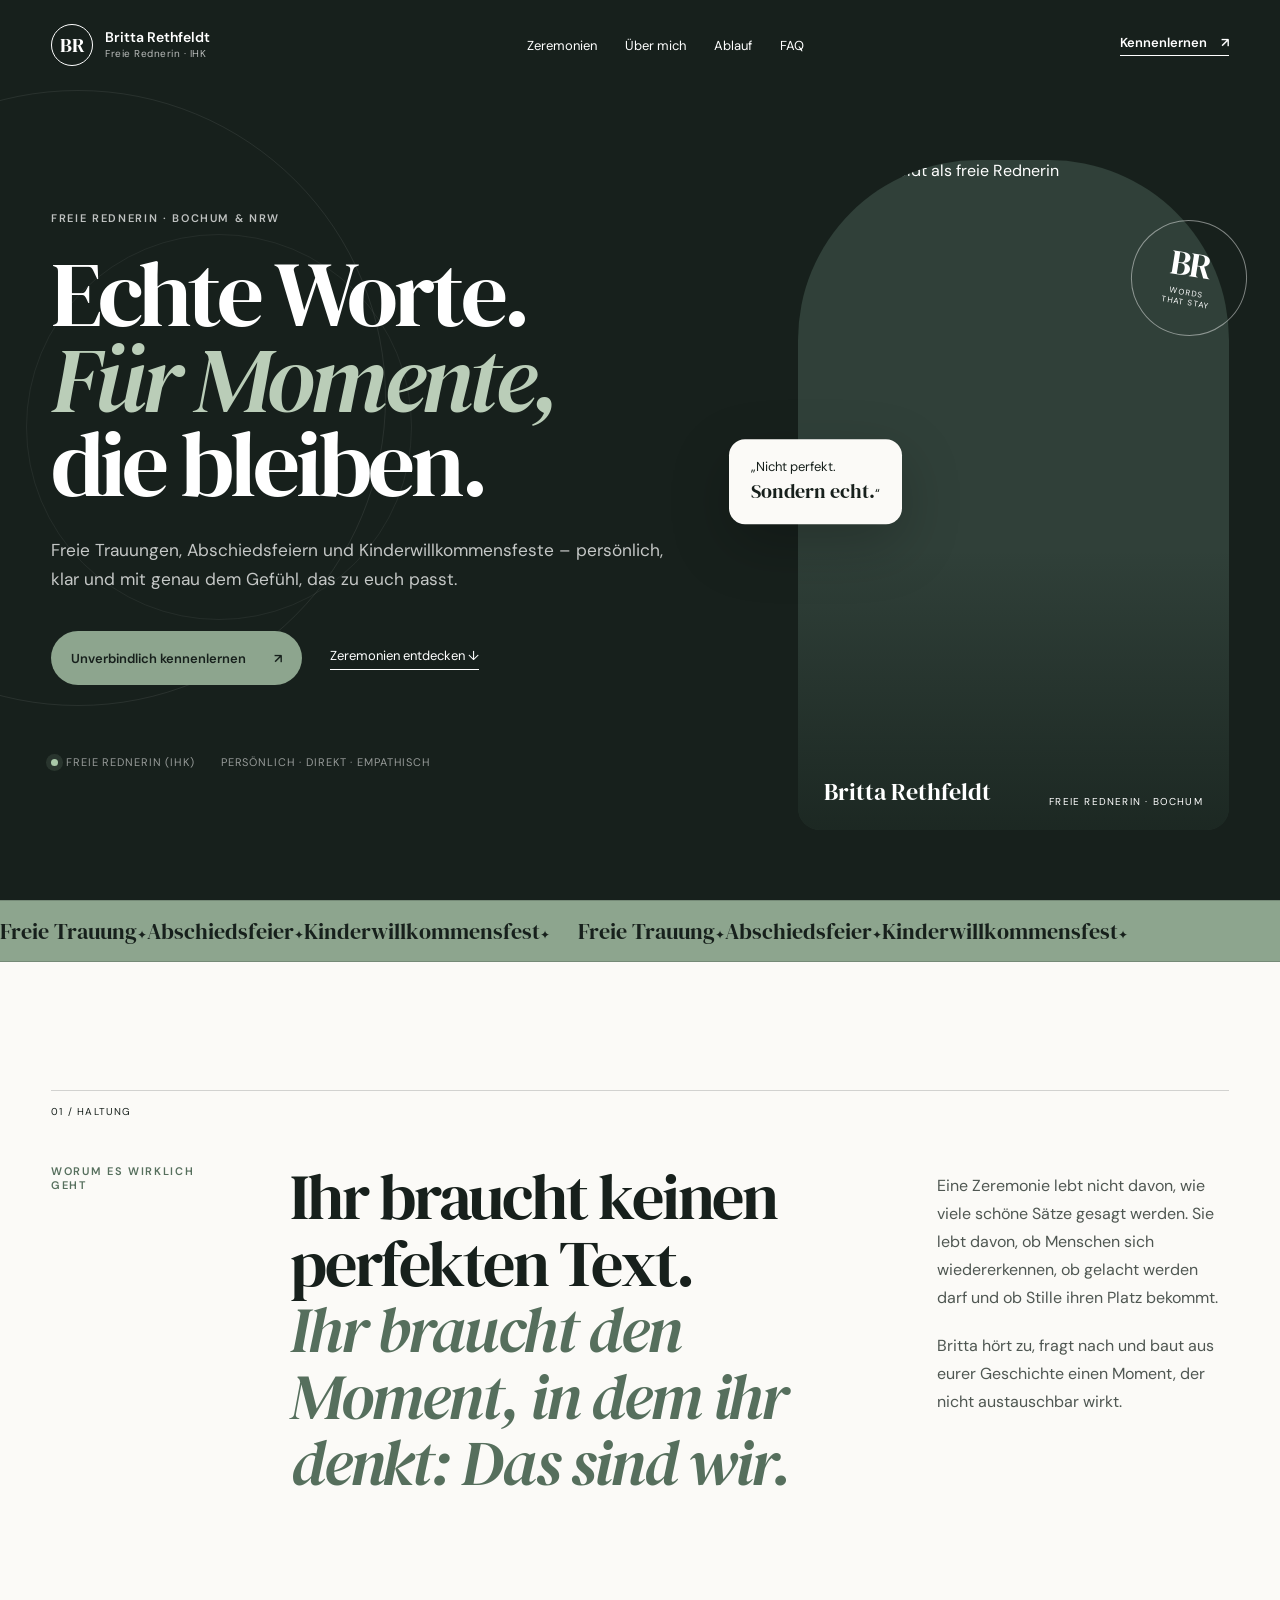
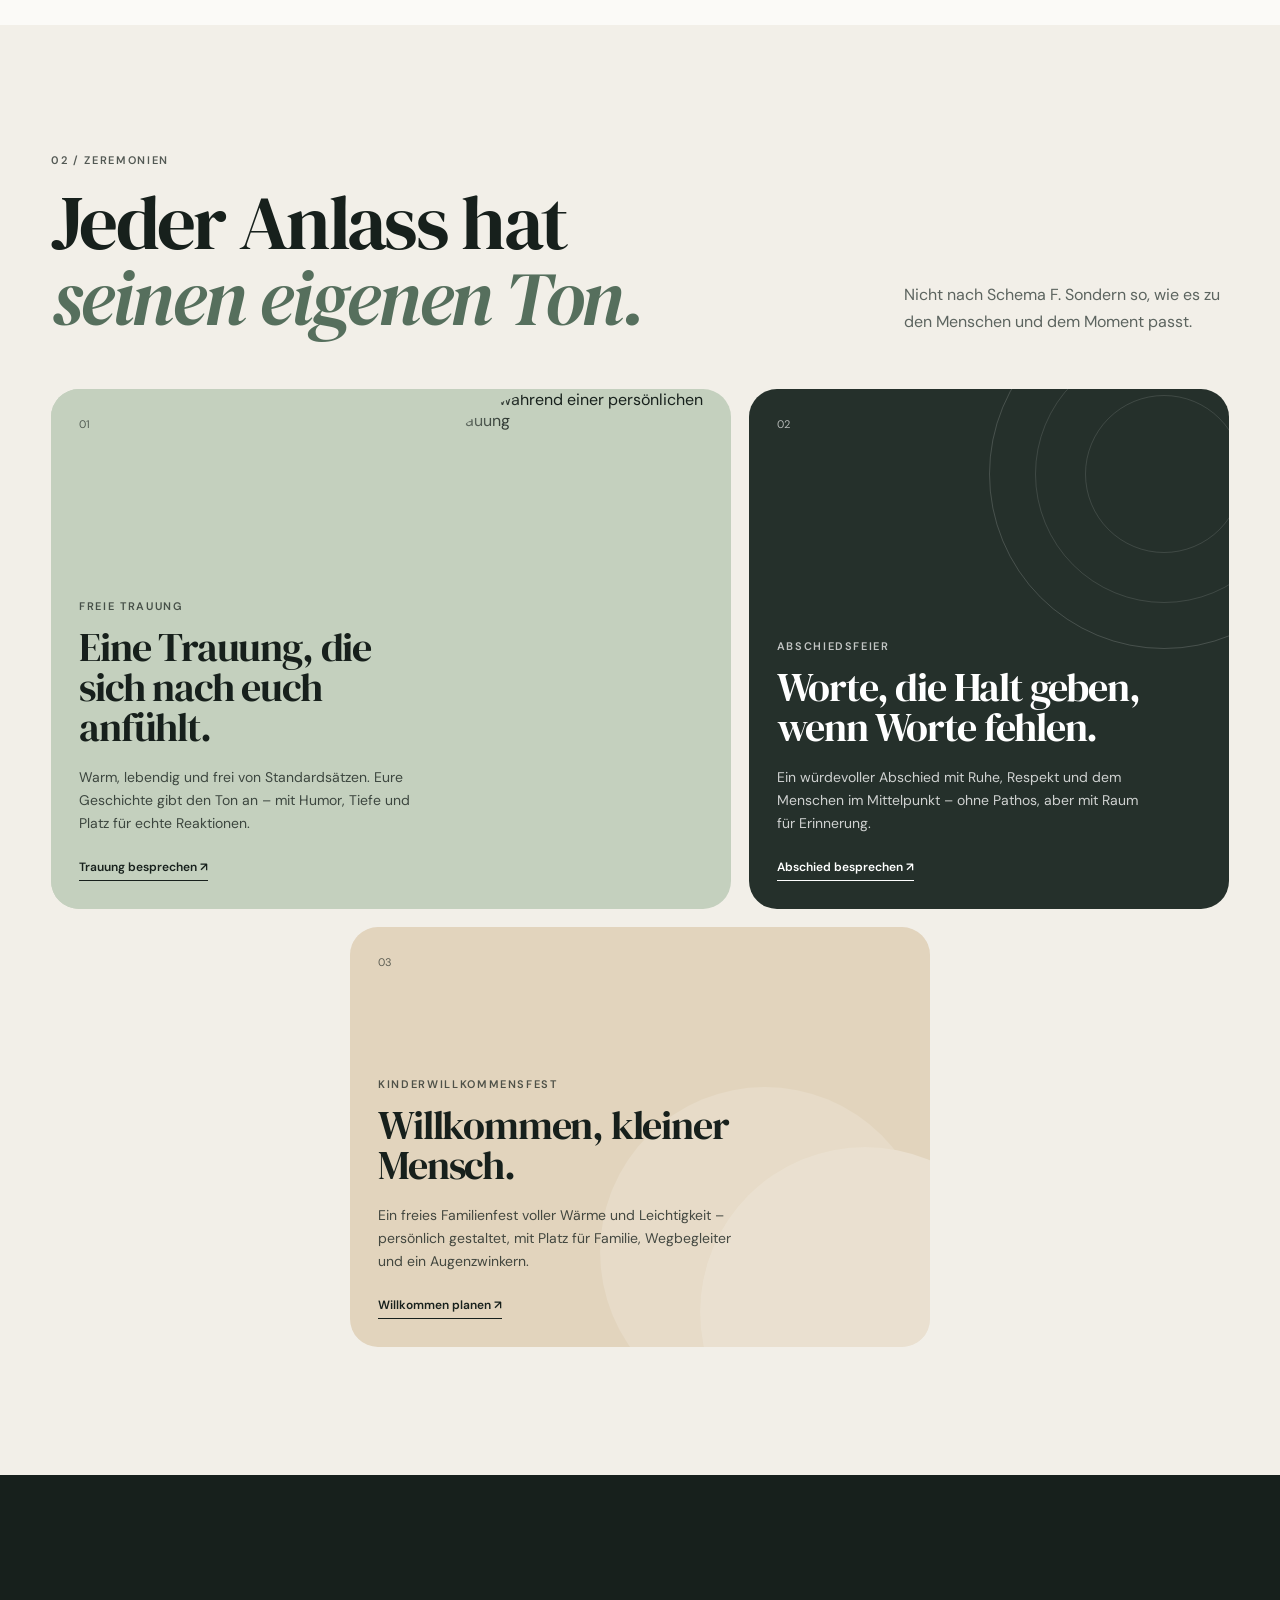
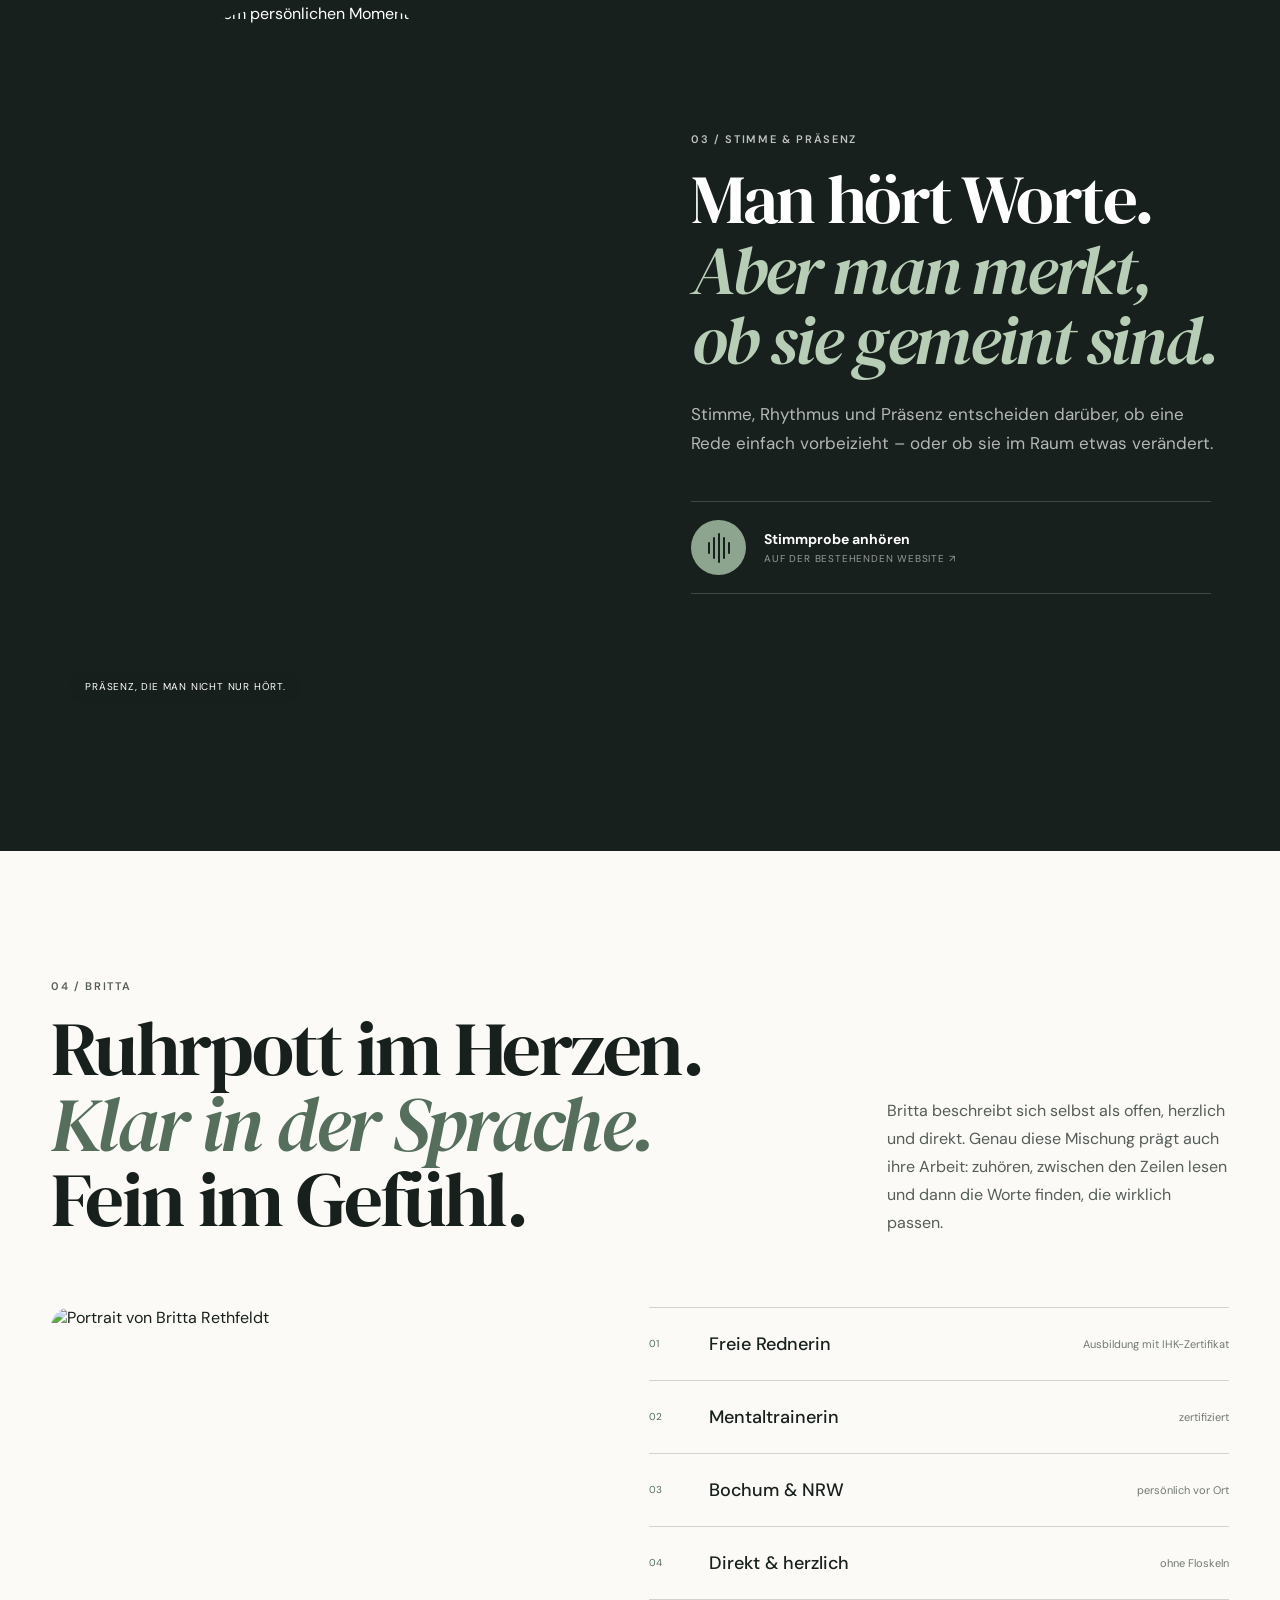
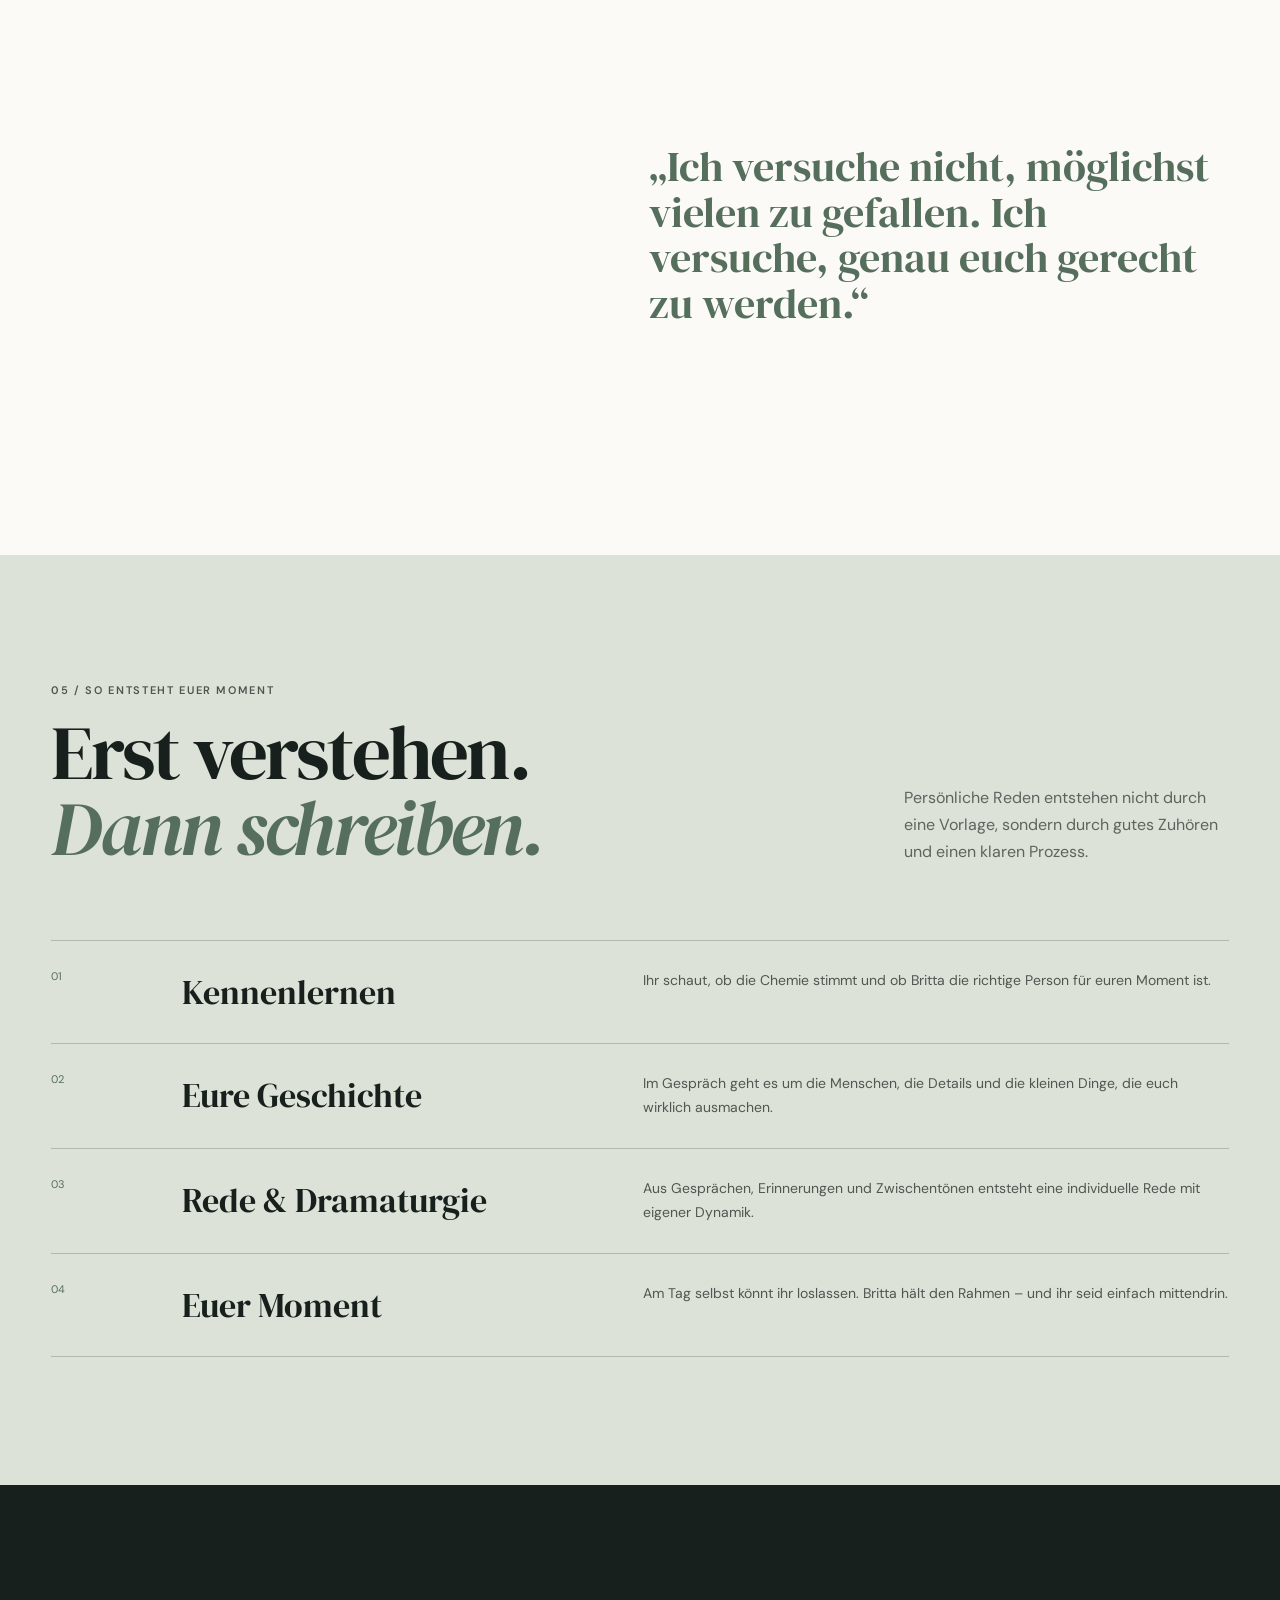
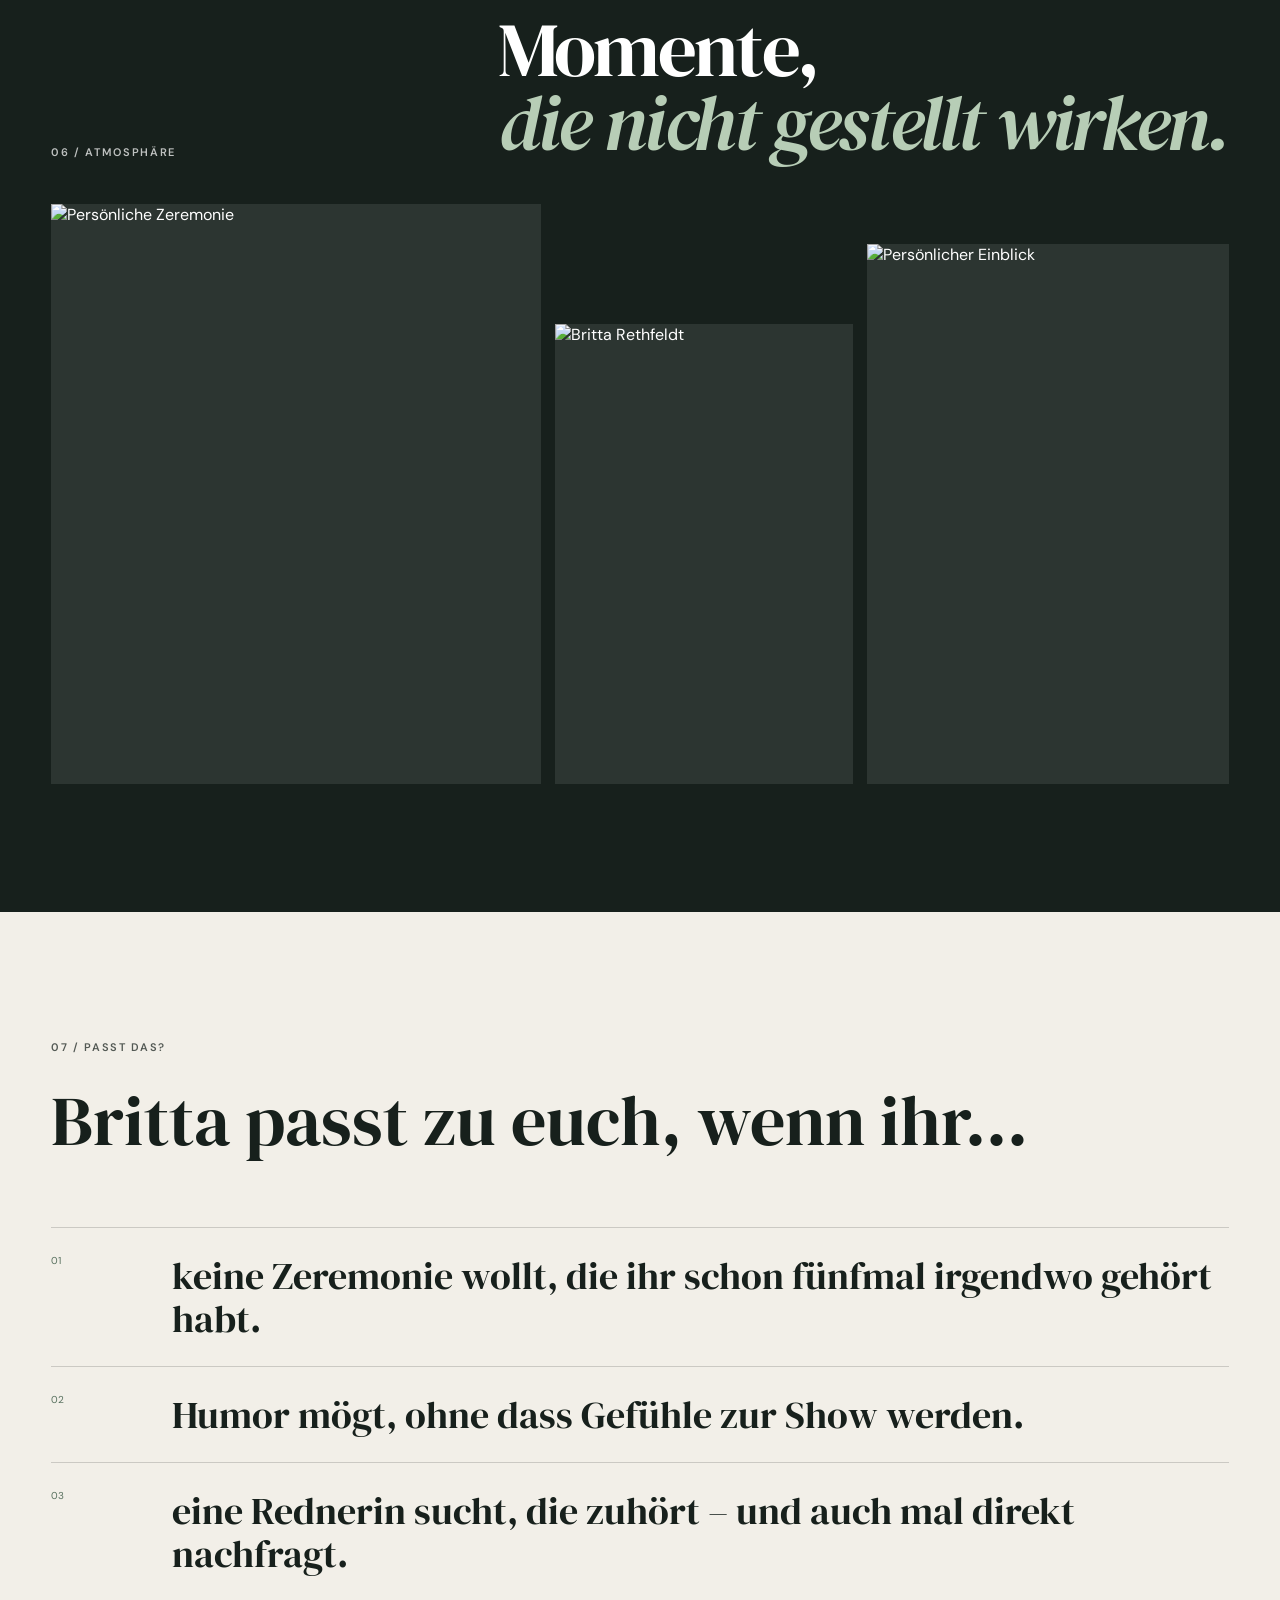
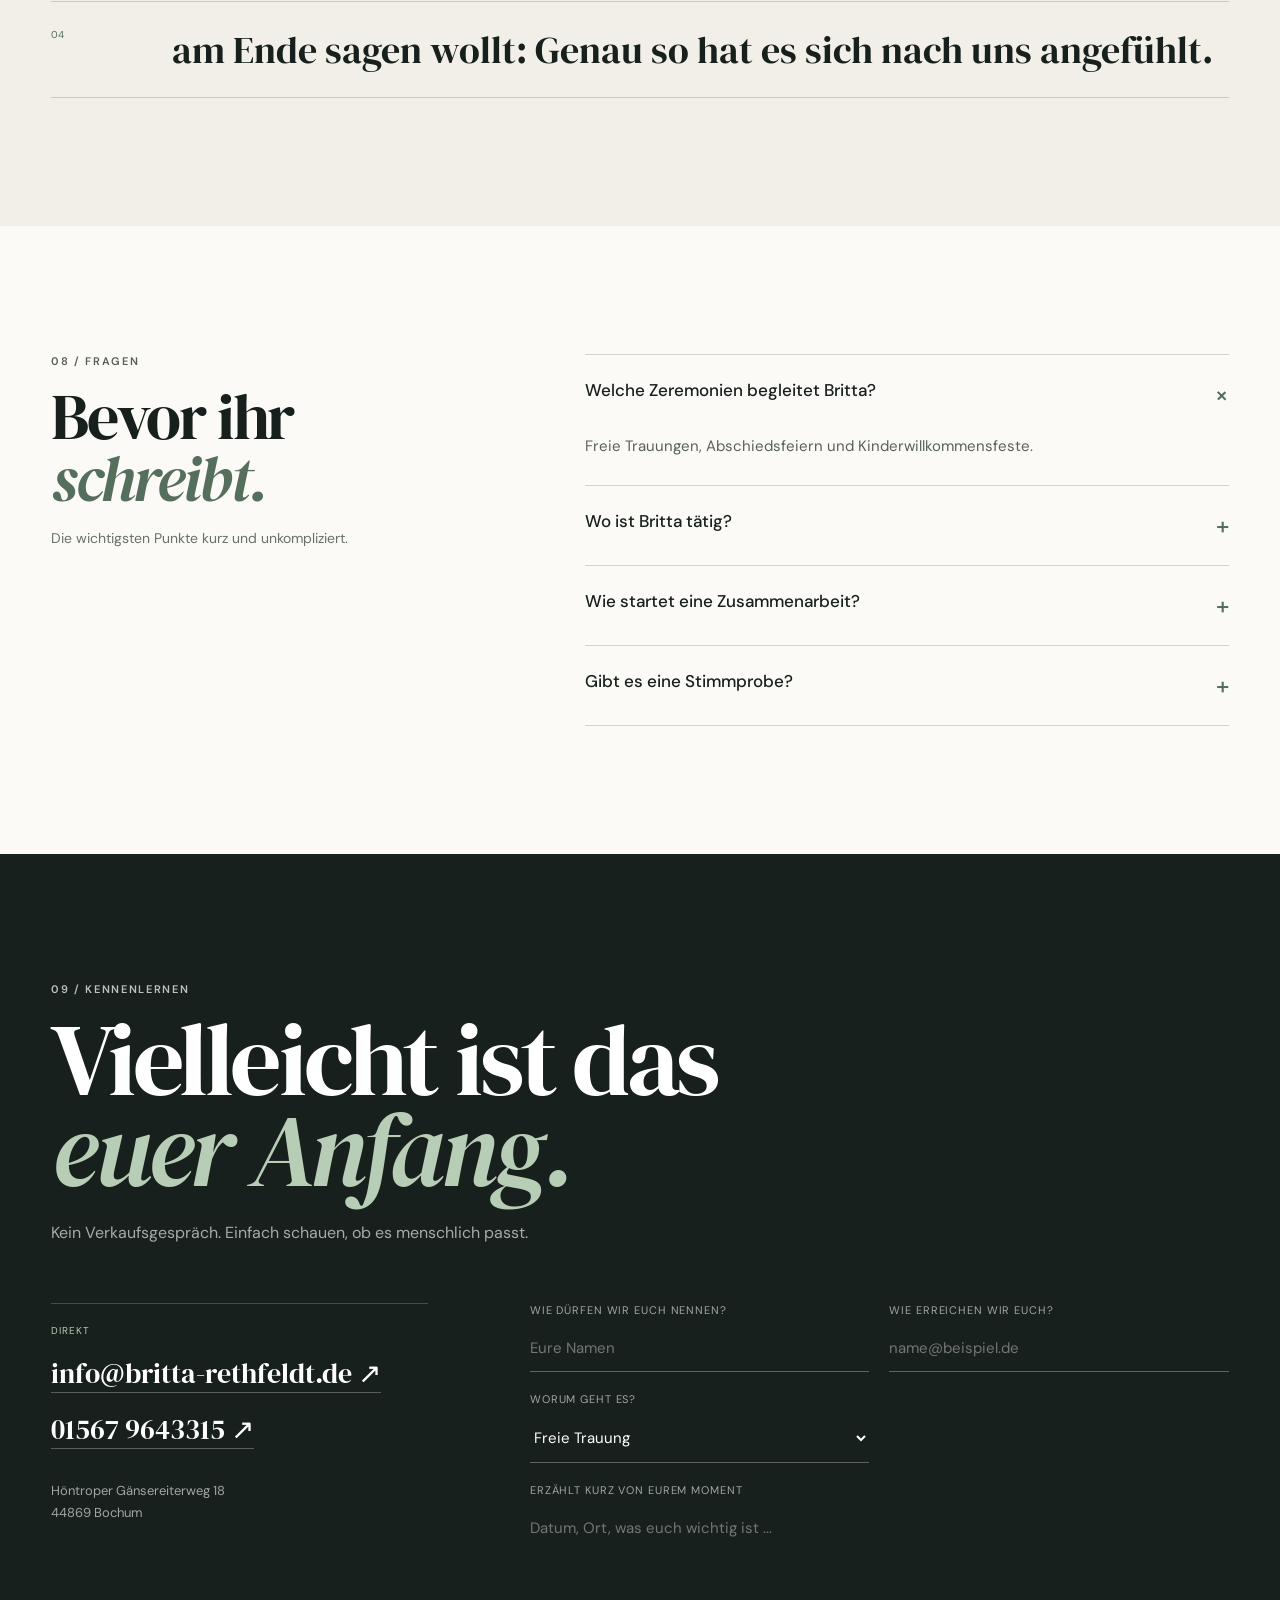
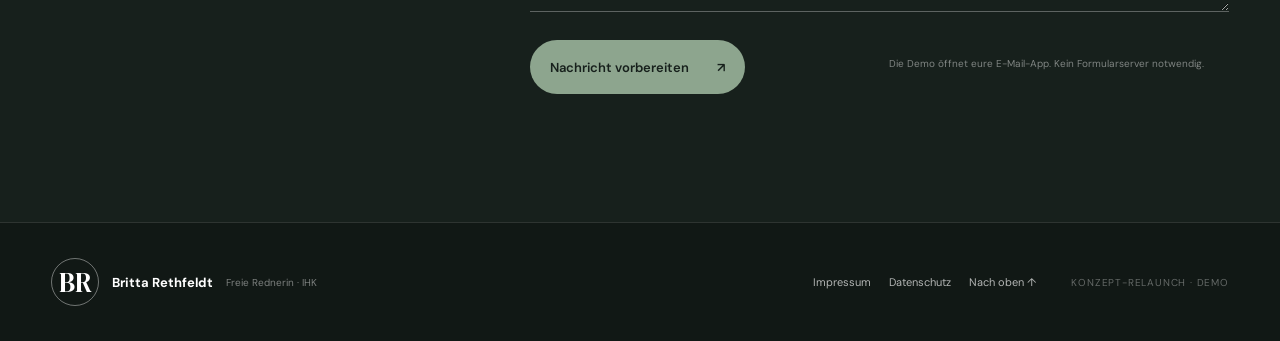
==== index.html @ 47a0fd8f "Fix seamless marquee structure" ====
<!doctype html>
<html lang="de">
<head>
  <meta charset="utf-8" />
  <meta name="viewport" content="width=device-width,initial-scale=1,viewport-fit=cover" />
  <meta name="theme-color" content="#17201c" />
  <title>Britta Rethfeldt · Freie Rednerin für echte Momente</title>
  <meta name="description" content="Freie Rednerin (IHK) aus Bochum für freie Trauungen, Abschiedsfeiern und Kinderwillkommensfeste – persönlich, klar und mit Gefühl." />
  <link rel="preconnect" href="https://fonts.googleapis.com">
  <link rel="preconnect" href="https://fonts.gstatic.com" crossorigin>
  <link href="https://fonts.googleapis.com/css2?family=DM+Sans:wght@400;500;600&family=DM+Serif+Display:ital@0;1&display=swap" rel="stylesheet">
  <link rel="stylesheet" href="styles.css" />
</head>
<body>
  <div class="progress" aria-hidden="true"><i></i></div>

  <header class="site-header" data-header>
    <a class="brand" href="#top" aria-label="Britta Rethfeldt – Startseite">
      <span class="brand-mark">BR</span>
      <span class="brand-copy"><strong>Britta Rethfeldt</strong><small>Freie Rednerin · IHK</small></span>
    </a>
    <nav class="desktop-nav" aria-label="Hauptnavigation">
      <a href="#zeremonien">Zeremonien</a>
      <a href="#ueber-mich">Über mich</a>
      <a href="#ablauf">Ablauf</a>
      <a href="#faq">FAQ</a>
    </nav>
    <a class="header-cta" href="#kontakt">Kennenlernen <span>↗</span></a>
    <button class="menu-toggle" type="button" aria-expanded="false" aria-controls="mobile-menu" data-menu-toggle>
      <span></span><span></span><span></span><b class="sr-only">Menü öffnen</b>
    </button>
  </header>

  <nav class="mobile-menu" id="mobile-menu" aria-label="Mobile Navigation" data-mobile-menu>
    <a href="#zeremonien">Zeremonien</a>
    <a href="#ueber-mich">Über mich</a>
    <a href="#ablauf">Ablauf</a>
    <a href="#faq">FAQ</a>
    <a href="#kontakt">Gespräch anfragen ↗</a>
  </nav>

  <main id="top">
    <section class="hero">
      <div class="hero-copy" data-reveal>
        <p class="eyebrow">Freie Rednerin · Bochum & NRW</p>
        <h1>Echte Worte.<br><em>Für Momente,</em><br>die bleiben.</h1>
        <p class="hero-lead">Freie Trauungen, Abschiedsfeiern und Kinderwillkommensfeste – persönlich, klar und mit genau dem Gefühl, das zu euch passt.</p>
        <div class="hero-actions">
          <a class="button button-primary" href="#kontakt">Unverbindlich kennenlernen <span>↗</span></a>
          <a class="text-link" href="#zeremonien">Zeremonien entdecken <span>↓</span></a>
        </div>
        <div class="hero-meta">
          <span><i></i> Freie Rednerin (IHK)</span>
          <span>Persönlich · direkt · empathisch</span>
        </div>
      </div>

      <div class="hero-visual" data-reveal>
        <figure class="portrait-card">
          <img src="https://static.wixstatic.com/media/22872c_11c23aa0d4174e9dbacbe0ad1549924b~mv2.jpg" alt="Britta Rethfeldt als freie Rednerin" fetchpriority="high" />
          <figcaption><span>Britta Rethfeldt</span><small>Freie Rednerin · Bochum</small></figcaption>
        </figure>
        <div class="hero-note">„Nicht perfekt.<br><strong>Sondern echt.</strong>“</div>
        <div class="hero-stamp" aria-hidden="true"><span>BR</span><small>words<br>that stay</small></div>
      </div>
    </section>

    <section class="marquee" aria-label="Angebot">
      <div class="marquee-track">
        <div class="marquee-group">
          <span>Freie Trauung</span><i>✦</i><span>Abschiedsfeier</span><i>✦</i><span>Kinderwillkommensfest</span><i>✦</i>
        </div>
        <div class="marquee-group" aria-hidden="true">
          <span>Freie Trauung</span><i>✦</i><span>Abschiedsfeier</span><i>✦</i><span>Kinderwillkommensfest</span><i>✦</i>
        </div>
      </div>
    </section>

    <section class="statement section-pad">
      <div class="section-index">01 / Haltung</div>
      <div class="statement-grid">
        <p class="eyebrow dark-eyebrow">Worum es wirklich geht</p>
        <h2 data-reveal>Ihr braucht keinen perfekten Text.<br><em>Ihr braucht den Moment, in dem ihr denkt: Das sind wir.</em></h2>
        <div class="statement-copy" data-reveal>
          <p>Eine Zeremonie lebt nicht davon, wie viele schöne Sätze gesagt werden. Sie lebt davon, ob Menschen sich wiedererkennen, ob gelacht werden darf und ob Stille ihren Platz bekommt.</p>
          <p>Britta hört zu, fragt nach und baut aus eurer Geschichte einen Moment, der nicht austauschbar wirkt.</p>
        </div>
      </div>
    </section>

    <section class="ceremonies section-pad" id="zeremonien">
      <div class="section-head">
        <div><p class="eyebrow">02 / Zeremonien</p><h2>Jeder Anlass hat<br><em>seinen eigenen Ton.</em></h2></div>
        <p>Nicht nach Schema F. Sondern so, wie es zu den Menschen und dem Moment passt.</p>
      </div>

      <div class="ceremony-grid">
        <article class="ceremony-card ceremony-card--wedding" data-reveal>
          <div class="card-number">01</div>
          <div class="card-content">
            <p class="eyebrow">Freie Trauung</p>
            <h3>Eine Trauung, die sich nach euch anfühlt.</h3>
            <p>Warm, lebendig und frei von Standardsätzen. Eure Geschichte gibt den Ton an – mit Humor, Tiefe und Platz für echte Reaktionen.</p>
            <a href="#kontakt">Trauung besprechen <span>↗</span></a>
          </div>
          <img src="https://static.wixstatic.com/media/22872c_24b1fde8ff4847828f2d996d2f2d61bd~mv2.png" alt="Brautpaar während einer persönlichen freien Trauung" loading="lazy" />
        </article>

        <article class="ceremony-card ceremony-card--farewell" data-reveal>
          <div class="card-number">02</div>
          <div class="card-content">
            <p class="eyebrow">Abschiedsfeier</p>
            <h3>Worte, die Halt geben, wenn Worte fehlen.</h3>
            <p>Ein würdevoller Abschied mit Ruhe, Respekt und dem Menschen im Mittelpunkt – ohne Pathos, aber mit Raum für Erinnerung.</p>
            <a href="#kontakt">Abschied besprechen <span>↗</span></a>
          </div>
          <div class="card-orbit" aria-hidden="true"><span></span><i></i></div>
        </article>

        <article class="ceremony-card ceremony-card--welcome" data-reveal>
          <div class="card-number">03</div>
          <div class="card-content">
            <p class="eyebrow">Kinderwillkommensfest</p>
            <h3>Willkommen, kleiner Mensch.</h3>
            <p>Ein freies Familienfest voller Wärme und Leichtigkeit – persönlich gestaltet, mit Platz für Familie, Wegbegleiter und ein Augenzwinkern.</p>
            <a href="#kontakt">Willkommen planen <span>↗</span></a>
          </div>
          <div class="soft-shape" aria-hidden="true"></div>
        </article>
      </div>
    </section>

    <section class="voice section-pad">
      <div class="voice-image" data-reveal>
        <img src="https://static.wixstatic.com/media/22872c_712075c1d8f4436ea33dc8d21dec9219~mv2.jpg" alt="Britta Rethfeldt in einem persönlichen Moment" loading="lazy" />
        <span class="image-caption">Präsenz, die man nicht nur hört.</span>
      </div>
      <div class="voice-copy" data-reveal>
        <p class="eyebrow">03 / Stimme & Präsenz</p>
        <h2>Man hört Worte.<br><em>Aber man merkt, ob sie gemeint sind.</em></h2>
        <p>Stimme, Rhythmus und Präsenz entscheiden darüber, ob eine Rede einfach vorbeizieht – oder ob sie im Raum etwas verändert.</p>
        <a class="audio-link" href="https://www.britta-rethfeldt.de/%C3%BCber-mich" target="_blank" rel="noopener noreferrer">
          <span class="audio-icon" aria-hidden="true"><i></i><i></i><i></i><i></i><i></i></span>
          <span><strong>Stimmprobe anhören</strong><small>auf der bestehenden Website ↗</small></span>
        </a>
      </div>
    </section>

    <section class="about section-pad" id="ueber-mich">
      <div class="about-top">
        <div><p class="eyebrow">04 / Britta</p><h2>Ruhrpott im Herzen.<br><em>Klar in der Sprache.</em><br>Fein im Gefühl.</h2></div>
        <p>Britta beschreibt sich selbst als offen, herzlich und direkt. Genau diese Mischung prägt auch ihre Arbeit: zuhören, zwischen den Zeilen lesen und dann die Worte finden, die wirklich passen.</p>
      </div>

      <div class="about-grid">
        <figure class="about-photo" data-reveal>
          <img src="https://static.wixstatic.com/media/22872c_2c095387340243ac882d8135b9ecfdb3~mv2.jpg" alt="Portrait von Britta Rethfeldt" loading="lazy" />
        </figure>
        <div class="about-facts" data-reveal>
          <div class="fact"><span>01</span><strong>Freie Rednerin</strong><small>Ausbildung mit IHK-Zertifikat</small></div>
          <div class="fact"><span>02</span><strong>Mentaltrainerin</strong><small>zertifiziert</small></div>
          <div class="fact"><span>03</span><strong>Bochum & NRW</strong><small>persönlich vor Ort</small></div>
          <div class="fact"><span>04</span><strong>Direkt & herzlich</strong><small>ohne Floskeln</small></div>
        </div>
        <blockquote data-reveal>„Ich versuche nicht, möglichst vielen zu gefallen. Ich versuche, genau euch gerecht zu werden.“</blockquote>
      </div>
    </section>

    <section class="process section-pad" id="ablauf">
      <div class="section-head process-head">
        <div><p class="eyebrow">05 / So entsteht euer Moment</p><h2>Erst verstehen.<br><em>Dann schreiben.</em></h2></div>
        <p>Persönliche Reden entstehen nicht durch eine Vorlage, sondern durch gutes Zuhören und einen klaren Prozess.</p>
      </div>
      <div class="process-list">
        <article data-reveal><span>01</span><h3>Kennenlernen</h3><p>Ihr schaut, ob die Chemie stimmt und ob Britta die richtige Person für euren Moment ist.</p></article>
        <article data-reveal><span>02</span><h3>Eure Geschichte</h3><p>Im Gespräch geht es um die Menschen, die Details und die kleinen Dinge, die euch wirklich ausmachen.</p></article>
        <article data-reveal><span>03</span><h3>Rede & Dramaturgie</h3><p>Aus Gesprächen, Erinnerungen und Zwischentönen entsteht eine individuelle Rede mit eigener Dynamik.</p></article>
        <article data-reveal><span>04</span><h3>Euer Moment</h3><p>Am Tag selbst könnt ihr loslassen. Britta hält den Rahmen – und ihr seid einfach mittendrin.</p></article>
      </div>
    </section>

    <section class="gallery section-pad">
      <div class="gallery-intro"><p class="eyebrow">06 / Atmosphäre</p><h2>Momente,<br><em>die nicht gestellt wirken.</em></h2></div>
      <div class="gallery-grid">
        <figure class="g1" data-reveal><img src="https://static.wixstatic.com/media/22872c_1b8042ceae074327bdb34ca567883070~mv2.png" alt="Persönliche Zeremonie" loading="lazy"></figure>
        <figure class="g2" data-reveal><img src="https://static.wixstatic.com/media/22872c_b0659ce2d36a47d68493330a4d9f2e4a~mv2.png" alt="Britta Rethfeldt" loading="lazy"></figure>
        <figure class="g3" data-reveal><img src="https://static.wixstatic.com/media/22872c_6430abc5111743f9b3613f645f8841d8~mv2.jpg" alt="Persönlicher Einblick" loading="lazy"></figure>
      </div>
    </section>

    <section class="fit section-pad">
      <p class="eyebrow">07 / Passt das?</p>
      <h2>Britta passt zu euch, wenn ihr...</h2>
      <div class="fit-lines">
        <div><span>01</span><p>keine Zeremonie wollt, die ihr schon fünfmal irgendwo gehört habt.</p></div>
        <div><span>02</span><p>Humor mögt, ohne dass Gefühle zur Show werden.</p></div>
        <div><span>03</span><p>eine Rednerin sucht, die zuhört – und auch mal direkt nachfragt.</p></div>
        <div><span>04</span><p>am Ende sagen wollt: Genau so hat es sich nach uns angefühlt.</p></div>
      </div>
    </section>

    <section class="faq section-pad" id="faq">
      <div class="faq-copy">
        <p class="eyebrow">08 / Fragen</p>
        <h2>Bevor ihr<br><em>schreibt.</em></h2>
        <p>Die wichtigsten Punkte kurz und unkompliziert.</p>
      </div>
      <div class="faq-list">
        <details open><summary>Welche Zeremonien begleitet Britta?<span>+</span></summary><p>Freie Trauungen, Abschiedsfeiern und Kinderwillkommensfeste.</p></details>
        <details><summary>Wo ist Britta tätig?<span>+</span></summary><p>Britta sitzt in Bochum und arbeitet in NRW. Alles Weitere lässt sich am besten direkt im Kennenlerngespräch abstimmen.</p></details>
        <details><summary>Wie startet eine Zusammenarbeit?<span>+</span></summary><p>Mit einem unverbindlichen Kennenlernen. Dabei merkt ihr schnell, ob Stimme, Haltung und Chemie zu euch passen.</p></details>
        <details><summary>Gibt es eine Stimmprobe?<span>+</span></summary><p>Ja. Auf Brittas bestehender Website findet ihr auf der Seite „Über mich“ eine Stimmprobe.</p></details>
      </div>
    </section>

    <section class="contact section-pad" id="kontakt">
      <div class="contact-head" data-reveal>
        <p class="eyebrow">09 / Kennenlernen</p>
        <h2>Vielleicht ist das<br><em>euer Anfang.</em></h2>
        <p>Kein Verkaufsgespräch. Einfach schauen, ob es menschlich passt.</p>
      </div>
      <div class="contact-grid">
        <div class="contact-card" data-reveal>
          <span>Direkt</span>
          <a href="mailto:info@britta-rethfeldt.de">info@britta-rethfeldt.de ↗</a>
          <a href="tel:+4915679643315">01567 9643315 ↗</a>
          <p>Höntroper Gänsereiterweg 18<br>44869 Bochum</p>
        </div>
        <form class="contact-form" data-contact-form data-reveal>
          <label>Wie dürfen wir euch nennen?<input name="name" required placeholder="Eure Namen"></label>
          <label>Wie erreichen wir euch?<input name="email" type="email" required placeholder="name@beispiel.de"></label>
          <label>Worum geht es?<select name="type"><option>Freie Trauung</option><option>Abschiedsfeier</option><option>Kinderwillkommensfest</option><option>Etwas anderes</option></select></label>
          <label>Erzählt kurz von eurem Moment<textarea name="message" rows="4" placeholder="Datum, Ort, was euch wichtig ist ..."></textarea></label>
          <button class="button button-primary" type="submit">Nachricht vorbereiten <span>↗</span></button>
          <small>Die Demo öffnet eure E-Mail-App. Kein Formularserver notwendig.</small>
        </form>
      </div>
    </section>
  </main>

  <footer>
    <div class="footer-brand"><span>BR</span><strong>Britta Rethfeldt</strong><small>Freie Rednerin · IHK</small></div>
    <div class="footer-links"><a href="https://www.britta-rethfeldt.de/impressum" target="_blank" rel="noopener">Impressum</a><a href="https://www.britta-rethfeldt.de/datenschutz" target="_blank" rel="noopener">Datenschutz</a><a href="#top">Nach oben ↑</a></div>
    <p>Konzept-Relaunch · Demo</p>
  </footer>

  <script src="script.js"></script>
</body>
</html>
---- styles.css ----
:root{
  --ink:#17201c;
  --cream:#f2efe8;
  --paper:#fbfaf7;
  --sage:#8da58e;
  --sage-deep:#566f5d;
  --sand:#d9c4a7;
  --line:rgba(23,32,28,.18);
  --white:#fff;
  --serif:"DM Serif Display",Georgia,serif;
  --sans:"DM Sans",Arial,sans-serif;
  --pad:clamp(22px,4vw,68px);
  --radius:28px;
  --ease:cubic-bezier(.22,1,.36,1);
}
*{box-sizing:border-box;margin:0;padding:0}
html{scroll-behavior:smooth;background:var(--cream)}
body{font-family:var(--sans);color:var(--ink);background:var(--cream);overflow-x:hidden;-webkit-font-smoothing:antialiased}
a{color:inherit;text-decoration:none}button,input,textarea,select{font:inherit;color:inherit}button{background:none;border:0}.sr-only{position:absolute;width:1px;height:1px;padding:0;margin:-1px;overflow:hidden;clip:rect(0,0,0,0);white-space:nowrap;border:0}
.progress{position:fixed;left:0;top:0;width:100%;height:3px;z-index:1000;background:transparent}.progress i{display:block;height:100%;width:0;background:var(--sage);transform-origin:left}
.site-header{position:fixed;z-index:100;top:0;left:0;right:0;height:90px;padding:0 var(--pad);display:grid;grid-template-columns:auto 1fr auto;align-items:center;gap:36px;color:#fff;transition:background .35s,backdrop-filter .35s,color .35s,border .35s}.site-header.scrolled{background:rgba(242,239,232,.9);backdrop-filter:blur(18px);color:var(--ink);border-bottom:1px solid var(--line)}
.brand{display:flex;align-items:center;gap:12px}.brand-mark{display:grid;place-items:center;width:42px;height:42px;border:1px solid currentColor;border-radius:50%;font-family:var(--serif);font-size:20px}.brand-copy{display:grid;line-height:1.05}.brand-copy strong{font-size:14px;font-weight:600}.brand-copy small{font-size:10px;opacity:.7;margin-top:4px;letter-spacing:.05em}.desktop-nav{justify-self:center;display:flex;gap:28px;font-size:13px}.desktop-nav a{position:relative}.desktop-nav a:after{content:"";position:absolute;left:0;right:100%;bottom:-5px;height:1px;background:currentColor;transition:right .3s}.desktop-nav a:hover:after{right:0}.header-cta{display:flex;align-items:center;gap:14px;font-size:13px;font-weight:600;border-bottom:1px solid currentColor;padding-bottom:4px}.header-cta span{transition:transform .25s}.header-cta:hover span{transform:translate(3px,-3px)}
.menu-toggle{display:none;width:44px;height:44px;place-content:center;gap:5px}.menu-toggle span{display:block;width:24px;height:1px;background:currentColor}.mobile-menu{position:fixed;z-index:90;inset:0;background:var(--ink);color:white;padding:130px var(--pad) 50px;display:none;flex-direction:column;gap:22px}.mobile-menu a{font-family:var(--serif);font-size:clamp(32px,9vw,54px);border-bottom:1px solid rgba(255,255,255,.15);padding-bottom:14px}.mobile-menu.open{display:flex}
.hero{min-height:100svh;background:var(--ink);color:white;display:grid;grid-template-columns:minmax(0,1.12fr) minmax(380px,.88fr);position:relative;overflow:hidden;padding:150px var(--pad) 70px;gap:5vw}.hero:before{content:"";position:absolute;width:48vw;height:48vw;border:1px solid rgba(255,255,255,.08);border-radius:50%;left:-18vw;top:10vh}.hero:after{content:"";position:absolute;width:30vw;height:30vw;border:1px solid rgba(255,255,255,.06);border-radius:50%;left:2vw;top:26vh}.hero-copy{align-self:center;position:relative;z-index:2}.eyebrow{text-transform:uppercase;letter-spacing:.15em;font-size:11px;font-weight:600;opacity:.72}.hero h1{font-family:var(--serif);font-size:clamp(65px,7.3vw,124px);font-weight:400;line-height:.91;letter-spacing:-.045em;margin:26px 0 30px;max-width:950px}.hero h1 em{font-weight:400;color:#bacdb8}.hero-lead{font-size:clamp(17px,1.35vw,21px);line-height:1.65;max-width:650px;color:rgba(255,255,255,.75)}.hero-actions{display:flex;align-items:center;gap:28px;margin-top:38px}.button{display:inline-flex;align-items:center;justify-content:space-between;gap:28px;min-height:54px;padding:0 20px;border-radius:999px;font-size:13px;font-weight:600;transition:transform .25s,background .25s}.button-primary{background:var(--sage);color:var(--ink)}.button-primary:hover{transform:translateY(-2px);background:#a2b8a2}.text-link{font-size:13px;border-bottom:1px solid currentColor;padding-bottom:5px}.hero-meta{display:flex;gap:26px;margin-top:70px;font-size:11px;color:rgba(255,255,255,.55);text-transform:uppercase;letter-spacing:.08em}.hero-meta span{display:flex;align-items:center;gap:8px}.hero-meta i{width:7px;height:7px;border-radius:50%;background:#a9c8a8;box-shadow:0 0 0 5px rgba(169,200,168,.12)}
.hero-visual{position:relative;z-index:1;align-self:end;min-height:670px}.portrait-card{position:absolute;inset:0 0 0 12%;overflow:hidden;border-radius:180px 180px 22px 22px;background:#304039}.portrait-card:after{content:"";position:absolute;inset:0;background:linear-gradient(0deg,rgba(10,18,14,.52),transparent 42%)}.portrait-card img{width:100%;height:100%;object-fit:cover;object-position:center 24%;display:block}.portrait-card figcaption{position:absolute;z-index:2;left:26px;right:26px;bottom:22px;display:flex;justify-content:space-between;align-items:end}.portrait-card figcaption span{font-family:var(--serif);font-size:24px}.portrait-card figcaption small{font-size:10px;text-transform:uppercase;letter-spacing:.12em}.hero-note{position:absolute;z-index:3;left:-2%;top:48%;transform:translateY(-50%);background:var(--paper);color:var(--ink);padding:18px 22px;border-radius:16px;font-size:13px;line-height:1.5;box-shadow:0 20px 60px rgba(0,0,0,.22)}.hero-note strong{font-family:var(--serif);font-size:20px;font-weight:400}.hero-stamp{position:absolute;z-index:3;right:-18px;top:60px;width:116px;height:116px;border:1px solid rgba(255,255,255,.45);border-radius:50%;display:grid;place-content:center;text-align:center;transform:rotate(9deg)}.hero-stamp span{font-family:var(--serif);font-size:35px;line-height:.9}.hero-stamp small{font-size:8px;text-transform:uppercase;letter-spacing:.14em;margin-top:6px}
.marquee{height:62px;background:var(--sage);overflow:hidden;border-block:1px solid rgba(23,32,28,.2);display:flex;align-items:center}.marquee-track{display:flex;align-items:center;gap:28px;min-width:max-content;animation:marquee 24s linear infinite;font-family:var(--serif);font-size:22px}.marquee-track i{font-family:var(--sans);font-style:normal;font-size:12px}@keyframes marquee{to{transform:translateX(-50%)}}
.section-pad{padding:clamp(85px,10vw,155px) var(--pad)}.section-index{font-size:10px;text-transform:uppercase;letter-spacing:.12em;border-top:1px solid var(--line);padding-top:14px}.statement{background:var(--paper)}.statement-grid{display:grid;grid-template-columns:.6fr 2fr 1fr;gap:5vw;align-items:start;margin-top:46px}.dark-eyebrow{color:var(--sage-deep);opacity:1}.statement h2,.section-head h2,.voice h2,.about h2,.process h2,.gallery h2,.faq h2,.contact h2{font-family:var(--serif);font-weight:400;letter-spacing:-.035em}.statement h2{font-size:clamp(44px,5vw,79px);line-height:1.04}.statement h2 em{color:var(--sage-deep);font-weight:400}.statement-copy{font-size:16px;line-height:1.75;color:#4f5752;display:grid;gap:20px;padding-top:8px}
.ceremonies{background:var(--cream)}.section-head{display:grid;grid-template-columns:1.5fr .65fr;gap:8vw;align-items:end;margin-bottom:54px}.section-head h2{font-size:clamp(50px,6vw,90px);line-height:.98;margin-top:18px}.section-head h2 em{font-weight:400;color:var(--sage-deep)}.section-head>p{font-size:16px;line-height:1.7;color:#5c645f;max-width:420px}.ceremony-grid{display:grid;grid-template-columns:repeat(12,1fr);gap:18px}.ceremony-card{position:relative;overflow:hidden;border-radius:var(--radius);min-height:520px;padding:28px;display:flex;flex-direction:column;justify-content:space-between}.ceremony-card--wedding{grid-column:span 7;background:#c4d0be}.ceremony-card--farewell{grid-column:span 5;background:#25302b;color:white}.ceremony-card--welcome{grid-column:4/span 6;background:#e2d4bd;min-height:420px}.card-number{font-size:11px;opacity:.65;position:relative;z-index:2}.card-content{position:relative;z-index:2;max-width:58%}.card-content h3{font-family:var(--serif);font-size:clamp(34px,3.1vw,52px);font-weight:400;line-height:1.02;margin:14px 0 18px;letter-spacing:-.03em}.card-content>p:not(.eyebrow){font-size:14px;line-height:1.65;opacity:.78}.card-content a{display:inline-block;font-size:12px;font-weight:600;margin-top:24px;border-bottom:1px solid currentColor;padding-bottom:5px}.ceremony-card--wedding img{position:absolute;right:0;top:0;width:48%;height:100%;object-fit:cover;object-position:center;border-radius:160px 0 0 160px}.ceremony-card--wedding:after{content:"";position:absolute;inset:0;background:linear-gradient(90deg,rgba(196,208,190,1) 0%,rgba(196,208,190,.98) 50%,transparent 70%);pointer-events:none}.ceremony-card--farewell .card-content{max-width:90%}.card-orbit{position:absolute;right:-110px;top:-90px;width:350px;height:350px;border:1px solid rgba(255,255,255,.16);border-radius:50%}.card-orbit:after,.card-orbit:before{content:"";position:absolute;inset:45px;border:1px solid rgba(255,255,255,.12);border-radius:50%}.card-orbit:after{inset:95px}.card-orbit span{position:absolute;width:11px;height:11px;background:#d9c4a7;border-radius:50%;top:52px;left:42px}.ceremony-card--welcome .card-content{max-width:70%}.soft-shape{position:absolute;width:330px;height:330px;border-radius:50%;right:-100px;bottom:-130px;background:rgba(255,255,255,.28);box-shadow:-100px -60px 0 rgba(255,255,255,.16)}
.voice{background:var(--ink);color:white;display:grid;grid-template-columns:1fr 1fr;gap:8vw;align-items:center}.voice-image{position:relative;height:min(72vw,720px);max-height:720px}.voice-image img{width:100%;height:100%;object-fit:cover;display:block;border-radius:260px 260px 20px 20px;filter:saturate(.88)}.image-caption{position:absolute;left:20px;bottom:20px;background:rgba(23,32,28,.8);backdrop-filter:blur(10px);padding:10px 14px;border-radius:999px;font-size:10px;text-transform:uppercase;letter-spacing:.08em}.voice h2{font-size:clamp(50px,5.4vw,86px);line-height:1.02;margin:18px 0 24px}.voice h2 em{font-weight:400;color:#b7cdb6}.voice-copy>p:not(.eyebrow){color:rgba(255,255,255,.68);font-size:17px;line-height:1.75;max-width:560px}.audio-link{margin-top:42px;display:flex;align-items:center;gap:18px;border-top:1px solid rgba(255,255,255,.18);border-bottom:1px solid rgba(255,255,255,.18);padding:18px 0;max-width:520px}.audio-icon{width:55px;height:55px;border-radius:50%;background:var(--sage);display:flex;align-items:center;justify-content:center;gap:3px}.audio-icon i{display:block;width:2px;background:var(--ink);border-radius:2px}.audio-icon i:nth-child(1),.audio-icon i:nth-child(5){height:12px}.audio-icon i:nth-child(2),.audio-icon i:nth-child(4){height:22px}.audio-icon i:nth-child(3){height:30px}.audio-link>span:last-child{display:grid;gap:4px}.audio-link strong{font-size:14px}.audio-link small{font-size:10px;opacity:.55;text-transform:uppercase;letter-spacing:.08em}
.about{background:var(--paper)}.about-top{display:grid;grid-template-columns:1.5fr .7fr;gap:8vw;align-items:end}.about h2{font-size:clamp(50px,6vw,91px);line-height:.98;margin-top:18px}.about h2 em{font-weight:400;color:var(--sage-deep)}.about-top>p{font-size:16px;line-height:1.75;color:#555d58;max-width:480px}.about-grid{display:grid;grid-template-columns:.9fr 1fr;grid-template-rows:auto auto;gap:26px 6vw;margin-top:70px}.about-photo{grid-row:1/3;height:720px;border-radius:20px;overflow:hidden}.about-photo img{width:100%;height:100%;object-fit:cover;object-position:center;display:block}.about-facts{border-top:1px solid var(--line)}.fact{display:grid;grid-template-columns:45px 1fr auto;align-items:center;gap:15px;padding:24px 0;border-bottom:1px solid var(--line)}.fact span{font-size:10px;color:var(--sage-deep)}.fact strong{font-size:18px;font-weight:500}.fact small{font-size:11px;color:#717872}.about blockquote{font-family:var(--serif);font-size:clamp(31px,3.3vw,49px);line-height:1.08;color:var(--sage-deep);padding-top:18px}
.process{background:#dce2d8}.process-head{margin-bottom:75px}.process-list{border-top:1px solid rgba(23,32,28,.22)}.process-list article{display:grid;grid-template-columns:80px .7fr 1fr;gap:4vw;align-items:start;padding:28px 0;border-bottom:1px solid rgba(23,32,28,.22)}.process-list article>span{font-size:11px;color:var(--sage-deep)}.process-list h3{font-family:var(--serif);font-weight:400;font-size:34px}.process-list p{font-size:14px;line-height:1.7;color:#4e5751;max-width:600px}
.gallery{background:var(--ink);color:white}.gallery-intro{display:flex;justify-content:space-between;align-items:end;margin-bottom:45px}.gallery h2{font-size:clamp(52px,6vw,88px);line-height:.95}.gallery h2 em{font-weight:400;color:#b7cdb6}.gallery-grid{display:grid;grid-template-columns:1.15fr .7fr .85fr;gap:14px;align-items:end}.gallery-grid figure{overflow:hidden;background:#2c3531}.gallery-grid img{width:100%;height:100%;object-fit:cover;display:block;transition:transform .8s var(--ease)}.gallery-grid figure:hover img{transform:scale(1.025)}.g1{height:580px}.g2{height:460px}.g3{height:540px}.g2 img{object-position:center top}
.fit{background:var(--cream)}.fit>h2{font-family:var(--serif);font-size:clamp(50px,5.5vw,82px);font-weight:400;margin:18px 0 58px}.fit-lines{border-top:1px solid var(--line)}.fit-lines>div{display:grid;grid-template-columns:70px 1fr;gap:4vw;padding:26px 0;border-bottom:1px solid var(--line);align-items:start}.fit-lines span{font-size:10px;color:var(--sage-deep)}.fit-lines p{font-family:var(--serif);font-size:clamp(25px,3vw,42px);line-height:1.12;max-width:1150px}
.faq{background:var(--paper);display:grid;grid-template-columns:.65fr 1fr;gap:9vw}.faq h2{font-size:clamp(52px,5vw,78px);line-height:.98;margin:18px 0}.faq h2 em{font-weight:400;color:var(--sage-deep)}.faq-copy>p:last-child{font-size:14px;color:#69706b}.faq-list{border-top:1px solid var(--line)}.faq details{border-bottom:1px solid var(--line)}.faq summary{list-style:none;cursor:pointer;display:flex;justify-content:space-between;gap:20px;padding:24px 0;font-size:17px;font-weight:500}.faq summary::-webkit-details-marker{display:none}.faq summary span{font-size:24px;color:var(--sage-deep);transition:transform .25s}.faq details[open] summary span{transform:rotate(45deg)}.faq details p{padding:0 50px 26px 0;font-size:15px;line-height:1.7;color:#59605b;max-width:760px}
.contact{background:var(--ink);color:white}.contact-head{max-width:1000px;margin-bottom:60px}.contact h2{font-size:clamp(68px,8vw,128px);line-height:.88;margin:18px 0 28px}.contact h2 em{font-weight:400;color:#b7cdb6}.contact-head>p:last-child{font-size:16px;color:rgba(255,255,255,.62)}.contact-grid{display:grid;grid-template-columns:.7fr 1.3fr;gap:8vw}.contact-card{display:flex;flex-direction:column;align-items:flex-start;gap:17px;border-top:1px solid rgba(255,255,255,.2);padding-top:20px}.contact-card>span{font-size:10px;text-transform:uppercase;letter-spacing:.1em;color:#b7cdb6}.contact-card a{font-family:var(--serif);font-size:clamp(23px,2.2vw,34px);border-bottom:1px solid rgba(255,255,255,.28)}.contact-card p{font-size:13px;line-height:1.7;color:rgba(255,255,255,.6);margin-top:14px}.contact-form{display:grid;grid-template-columns:1fr 1fr;gap:20px}.contact-form label{display:grid;gap:8px;font-size:11px;text-transform:uppercase;letter-spacing:.08em;color:rgba(255,255,255,.6)}.contact-form label:nth-child(4){grid-column:1/-1}.contact-form input,.contact-form select,.contact-form textarea{width:100%;background:transparent;border:0;border-bottom:1px solid rgba(255,255,255,.3);padding:13px 0;outline:none;color:white;text-transform:none;letter-spacing:0;font-size:15px;border-radius:0}.contact-form select option{color:var(--ink)}.contact-form textarea{resize:vertical}.contact-form input:focus,.contact-form select:focus,.contact-form textarea:focus{border-color:#b7cdb6}.contact-form button{justify-self:start;border:0;margin-top:8px}.contact-form small{align-self:center;font-size:10px;color:rgba(255,255,255,.45);text-transform:none;letter-spacing:0}
footer{background:#111815;color:white;border-top:1px solid rgba(255,255,255,.12);padding:35px var(--pad);display:grid;grid-template-columns:1fr auto auto;gap:35px;align-items:center}.footer-brand{display:flex;align-items:center;gap:13px}.footer-brand>span{font-family:var(--serif);font-size:27px;border:1px solid rgba(255,255,255,.4);border-radius:50%;width:48px;height:48px;display:grid;place-items:center}.footer-brand strong{font-size:13px}.footer-brand small{font-size:10px;color:rgba(255,255,255,.45)}.footer-links{display:flex;gap:18px;font-size:11px;color:rgba(255,255,255,.68)}footer>p{font-size:10px;color:rgba(255,255,255,.35);text-transform:uppercase;letter-spacing:.08em}
[data-reveal]{opacity:0;transform:translateY(28px);transition:opacity .8s var(--ease),transform .8s var(--ease)}[data-reveal].visible{opacity:1;transform:none}
@media(max-width:1050px){.desktop-nav{display:none}.site-header{grid-template-columns:auto 1fr auto}.header-cta{justify-self:end}.hero{grid-template-columns:1fr .8fr}.hero-visual{min-height:590px}.statement-grid{grid-template-columns:.5fr 1.7fr}.statement-copy{grid-column:2;max-width:650px}.ceremony-card--wedding{grid-column:span 12}.ceremony-card--farewell{grid-column:span 6}.ceremony-card--welcome{grid-column:span 6}.about-photo{height:620px}.gallery-grid{grid-template-columns:1.1fr .9fr}.g3{display:none}.contact-grid{grid-template-columns:1fr 1.3fr}}
@media(max-width:760px){:root{--pad:20px;--radius:20px}.site-header{height:74px}.brand-copy small{display:none}.header-cta{display:none}.menu-toggle{display:grid;color:inherit}.site-header:not(.scrolled) .menu-toggle{color:white}.hero{min-height:auto;grid-template-columns:1fr;padding-top:115px;padding-bottom:45px;gap:55px}.hero h1{font-size:clamp(56px,16vw,82px)}.hero-lead{font-size:16px}.hero-actions{align-items:flex-start;flex-direction:column;gap:20px}.hero-meta{margin-top:44px;flex-direction:column;gap:12px}.hero-visual{min-height:570px}.portrait-card{inset:0 7% 0 7%;border-radius:140px 140px 18px 18px}.hero-note{left:0;top:65%;padding:14px 16px}.hero-stamp{right:0;top:25px;width:94px;height:94px}.marquee{height:54px}.marquee-track{font-size:19px}.section-pad{padding-block:80px}.statement-grid{grid-template-columns:1fr;margin-top:34px}.statement h2{grid-column:1;font-size:45px}.statement-copy{grid-column:1}.section-head{grid-template-columns:1fr;gap:24px;margin-bottom:35px}.section-head h2{font-size:50px}.ceremony-grid{display:grid;grid-template-columns:1fr}.ceremony-card--wedding,.ceremony-card--farewell,.ceremony-card--welcome{grid-column:auto;min-height:500px}.ceremony-card--welcome{min-height:430px}.card-content{max-width:100%;margin-top:auto}.ceremony-card--wedding .card-content{max-width:78%}.ceremony-card--wedding img{width:66%;opacity:.72}.ceremony-card--wedding:after{background:linear-gradient(90deg,rgba(196,208,190,1) 0%,rgba(196,208,190,.95) 42%,rgba(196,208,190,.25) 100%)}.voice{grid-template-columns:1fr}.voice-image{height:530px}.voice h2{font-size:51px}.about-top{grid-template-columns:1fr;gap:28px}.about h2{font-size:50px}.about-grid{grid-template-columns:1fr;margin-top:45px}.about-photo{grid-row:auto;height:520px}.fact{grid-template-columns:35px 1fr}.fact small{grid-column:2}.about blockquote{font-size:35px}.process-list article{grid-template-columns:45px 1fr}.process-list p{grid-column:2}.gallery-intro{display:block}.gallery h2{font-size:52px;margin-top:15px}.gallery-grid{grid-template-columns:1fr 1fr}.g1{height:430px}.g2{height:360px}.fit>h2{font-size:49px}.fit-lines>div{grid-template-columns:35px 1fr}.fit-lines p{font-size:27px}.faq{grid-template-columns:1fr;gap:40px}.faq h2{font-size:52px}.contact h2{font-size:64px}.contact-grid{grid-template-columns:1fr;gap:50px}.contact-form{grid-template-columns:1fr}.contact-form label:nth-child(4){grid-column:auto}footer{grid-template-columns:1fr;gap:22px}.footer-links{flex-wrap:wrap}footer>p{display:none}}
@media(max-width:420px){.brand-copy strong{font-size:12px}.hero h1{font-size:54px}.hero-visual{min-height:520px}.hero-note{font-size:11px}.hero-stamp{width:84px;height:84px}.section-head h2,.statement h2,.voice h2,.about h2,.faq h2{font-size:43px}.contact h2{font-size:56px}.ceremony-card{padding:22px}.ceremony-card--wedding .card-content{max-width:92%}.card-content h3{font-size:37px}.voice-image{height:470px}.about-photo{height:470px}.g1{height:370px}.g2{height:320px}}
@media(prefers-reduced-motion:reduce){html{scroll-behavior:auto}*,*::before,*::after{animation:none!important;transition:none!important}[data-reveal]{opacity:1;transform:none}}
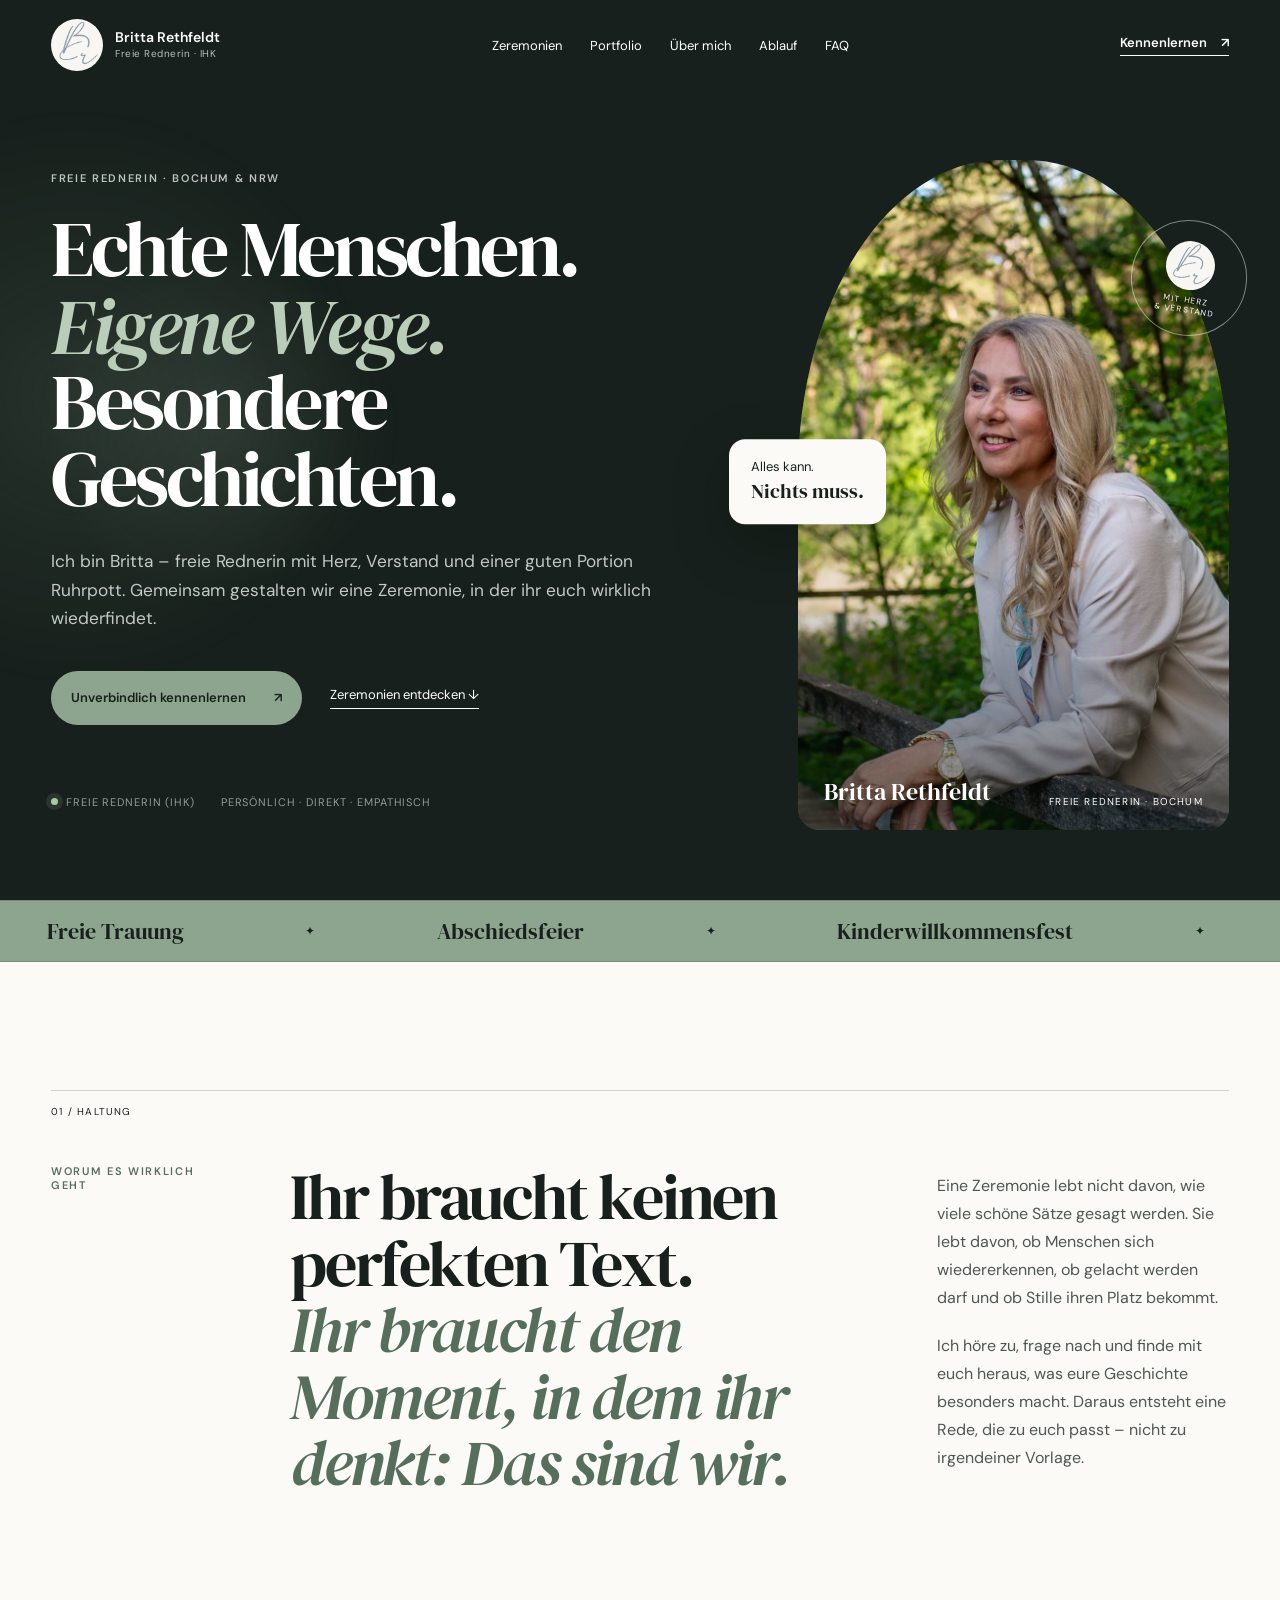
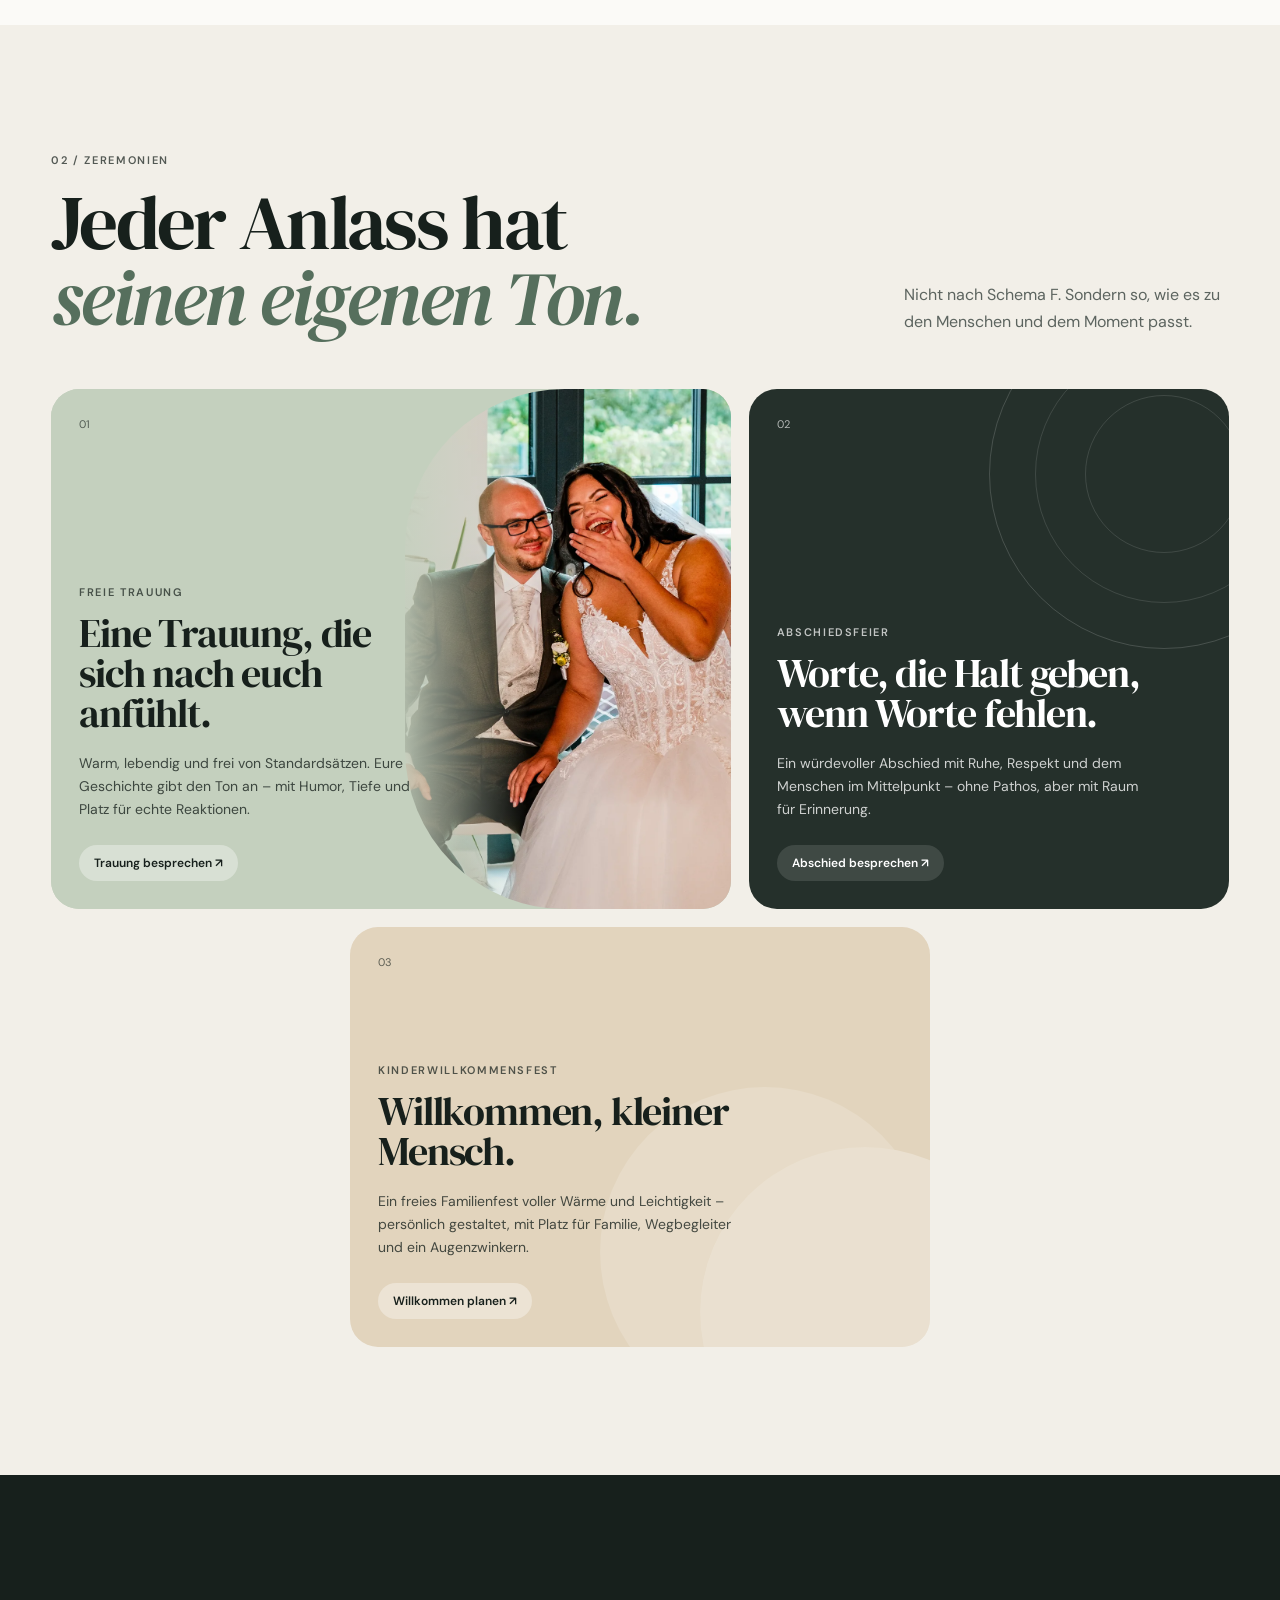
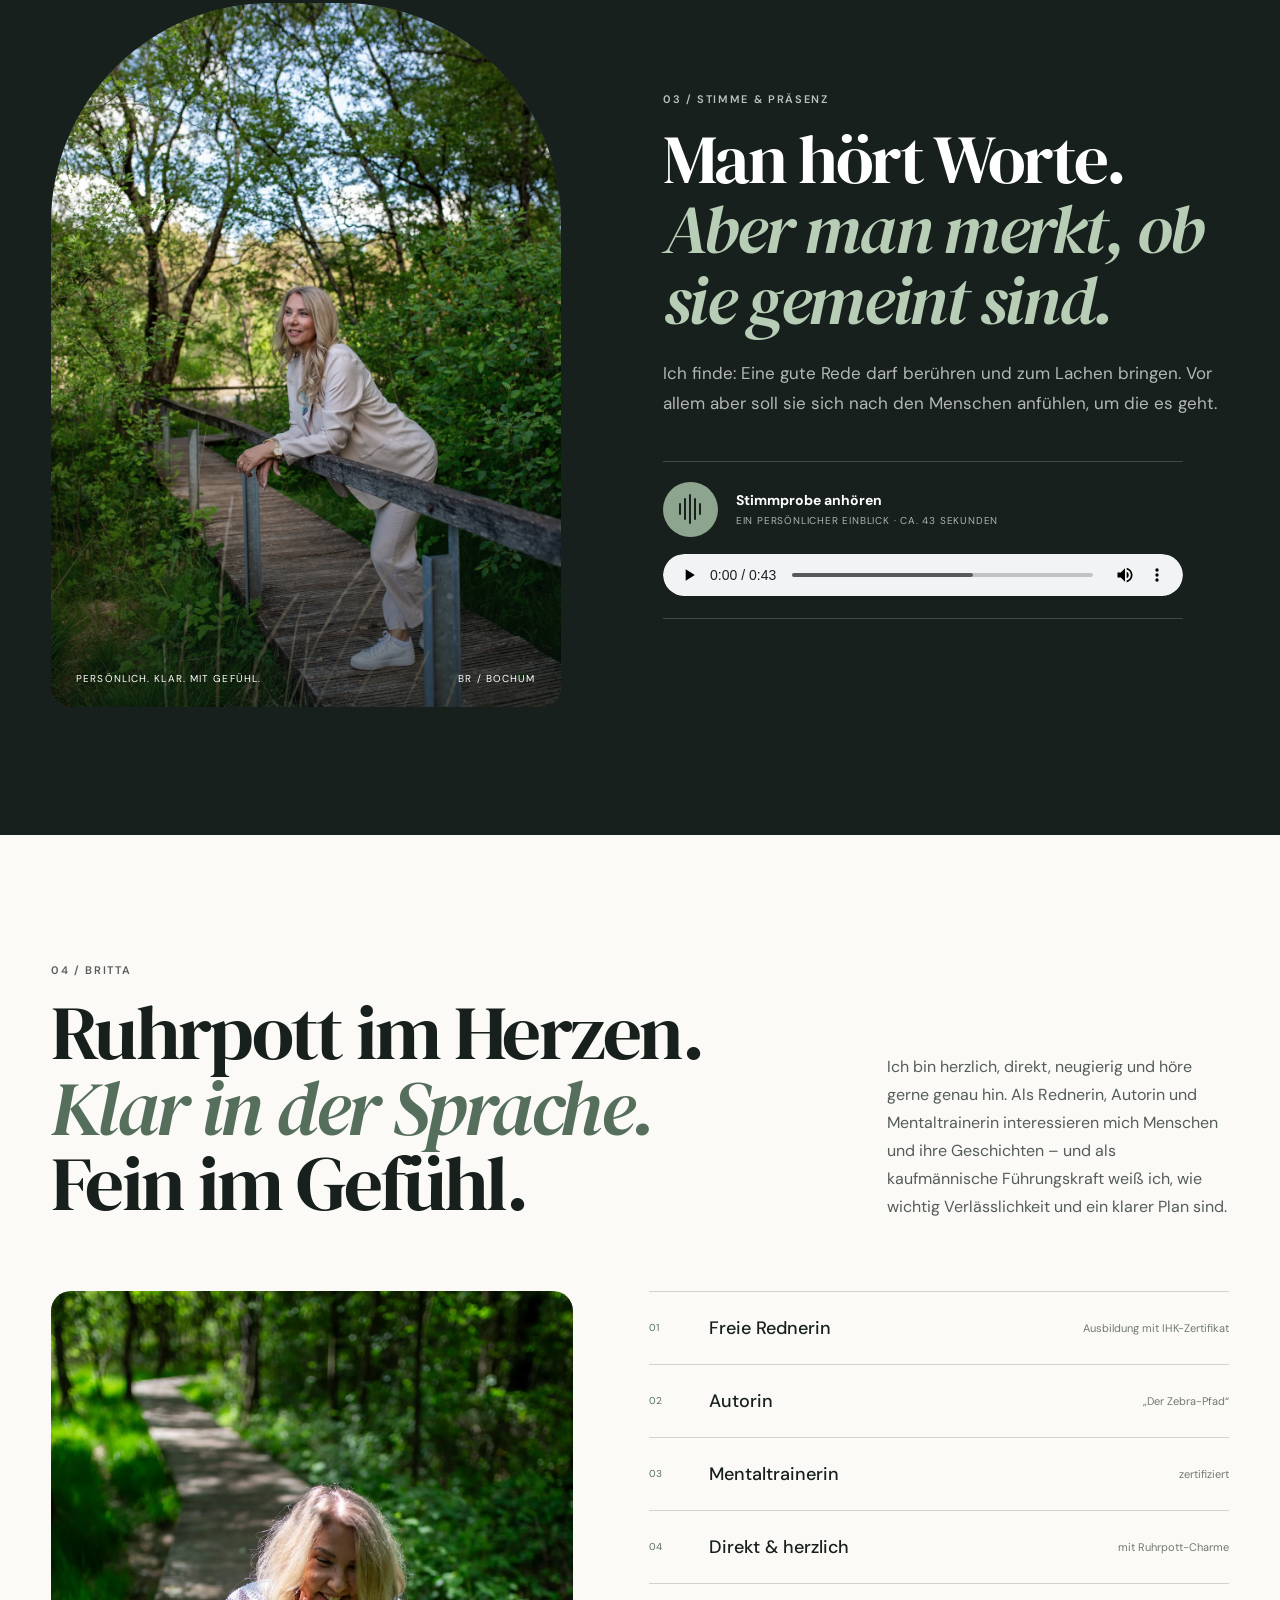
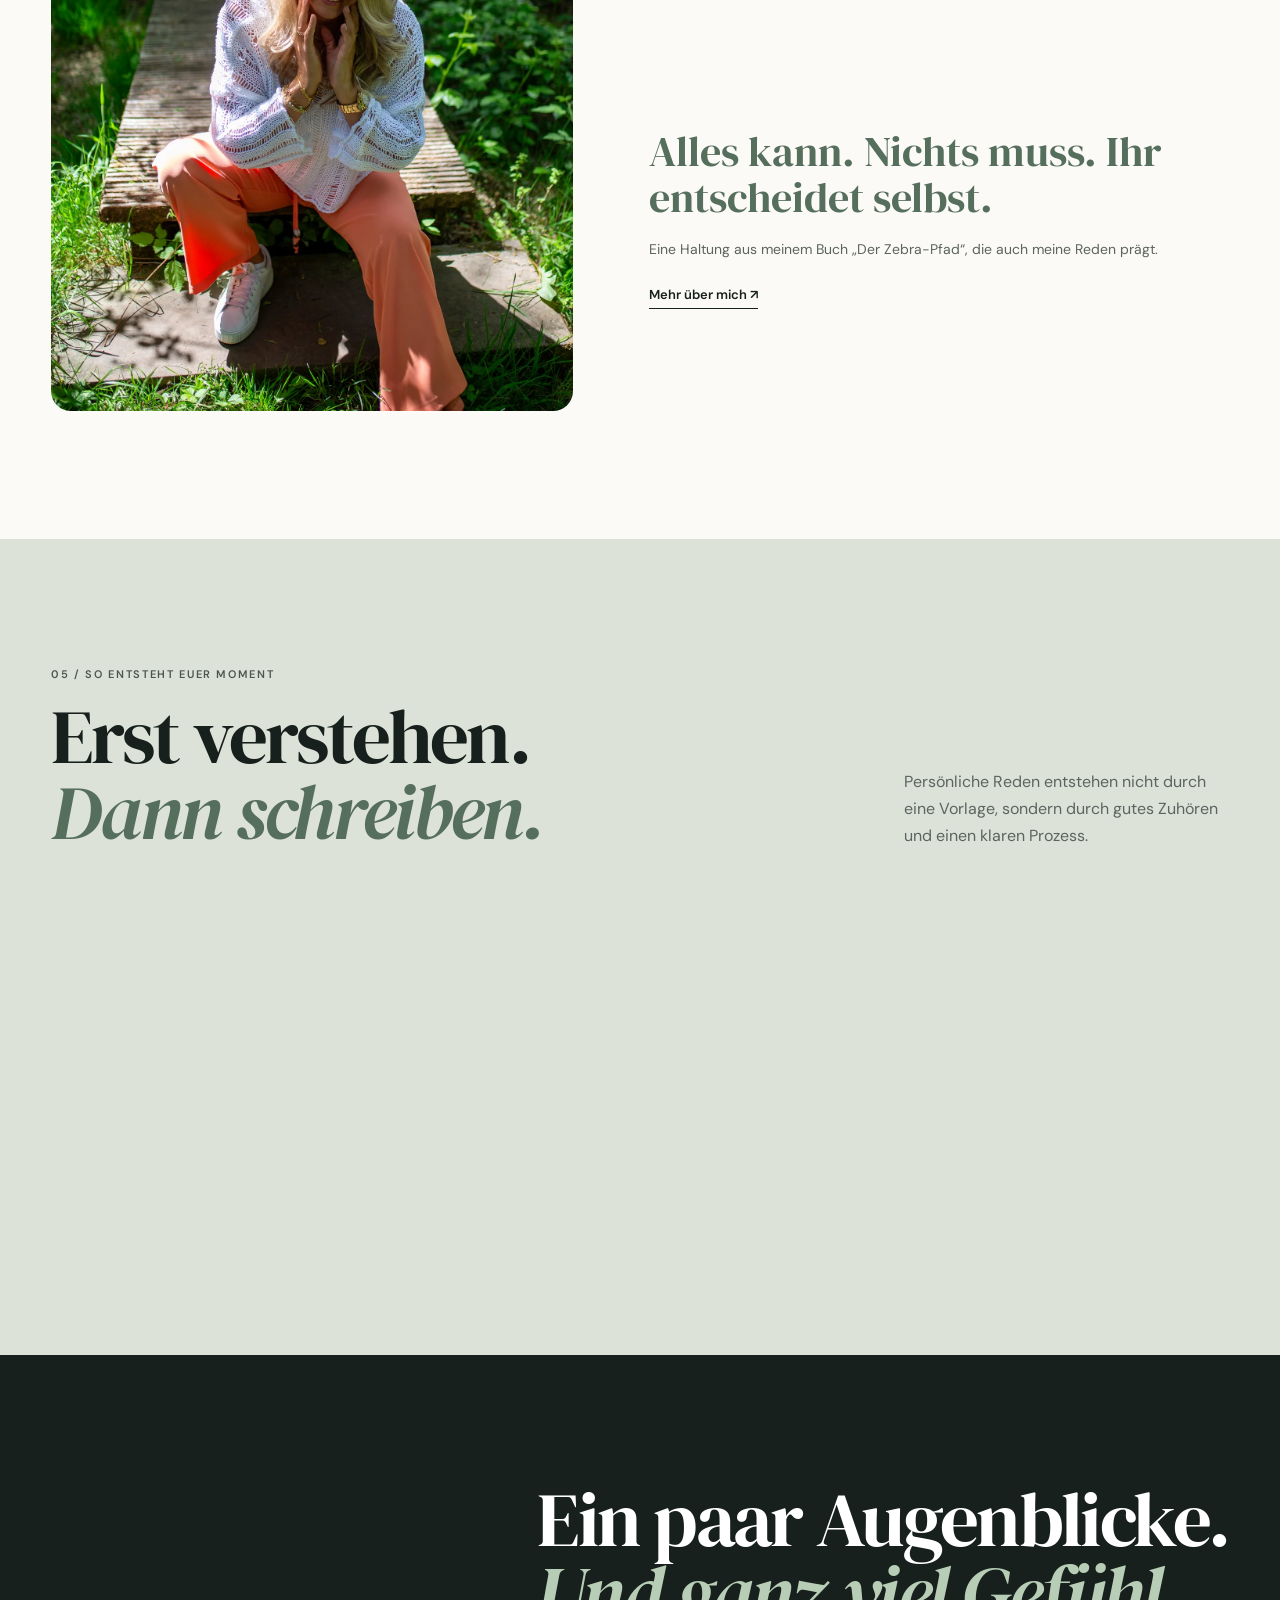
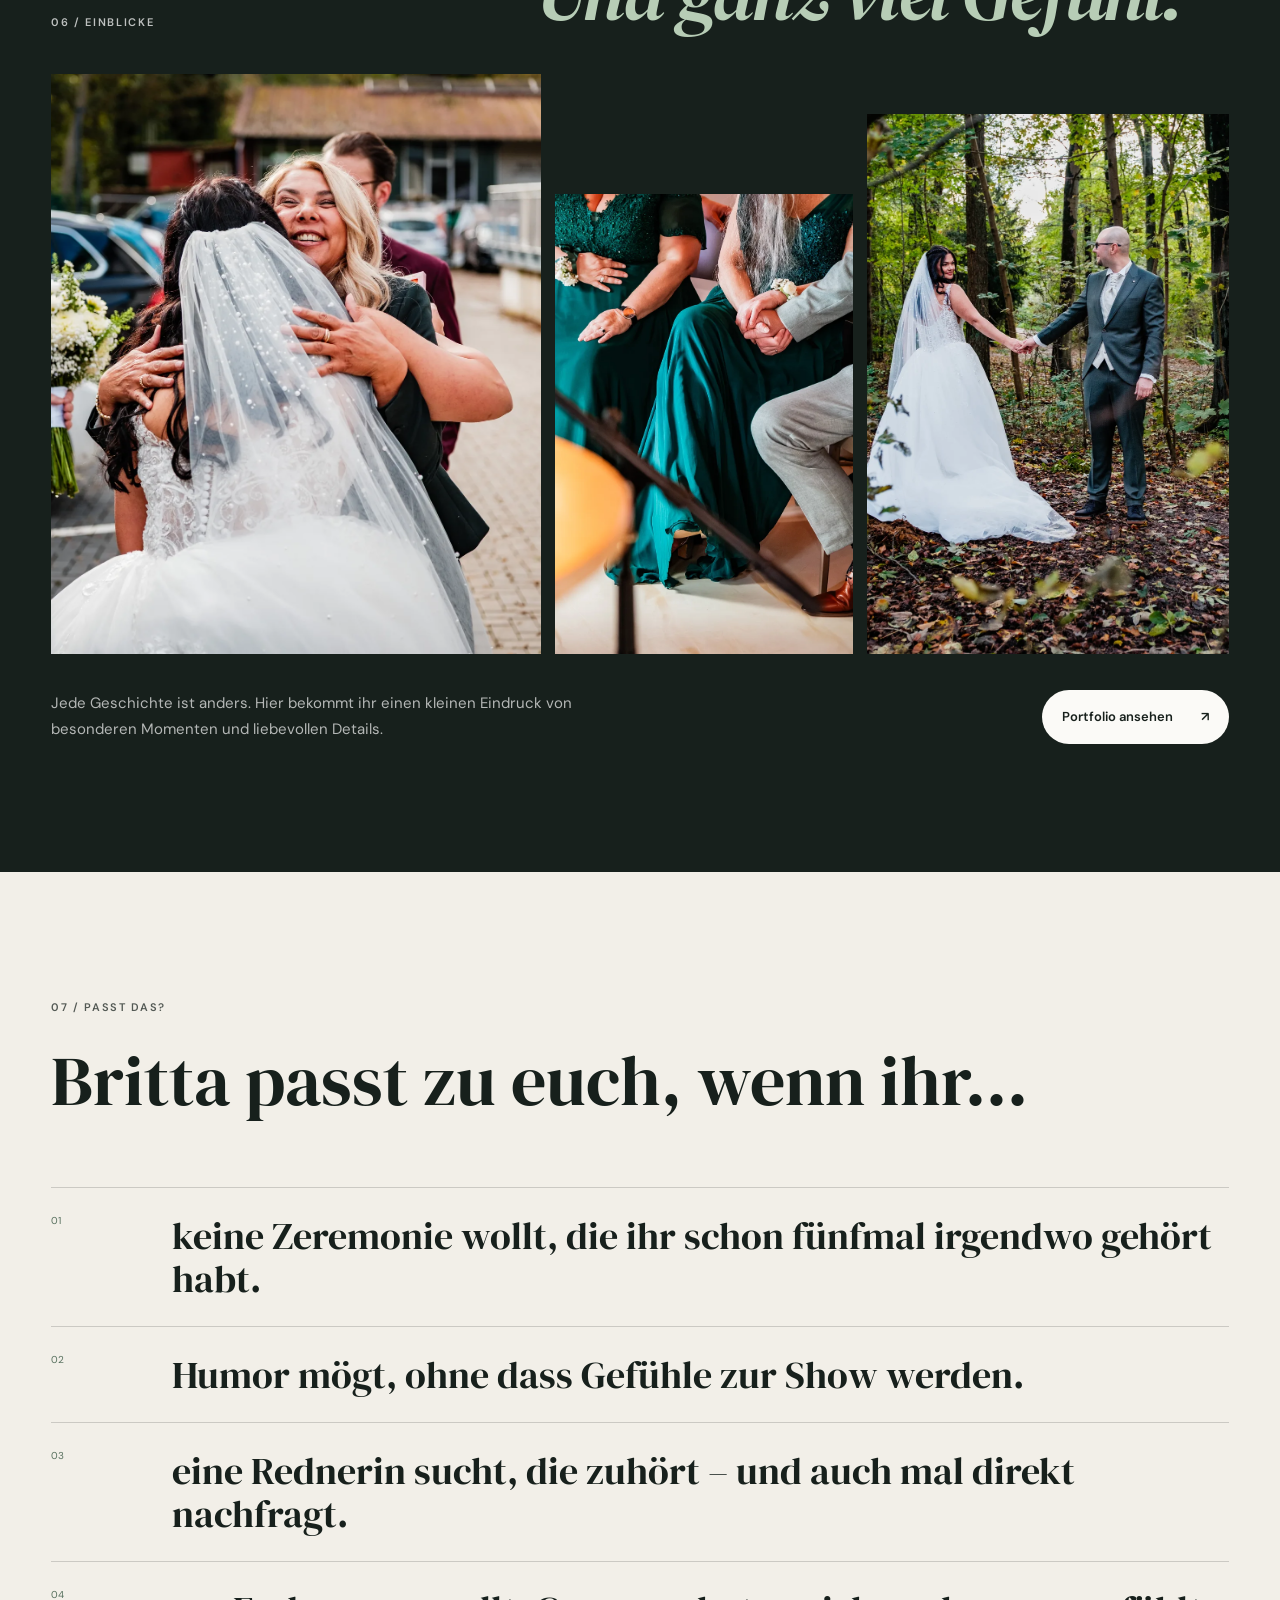
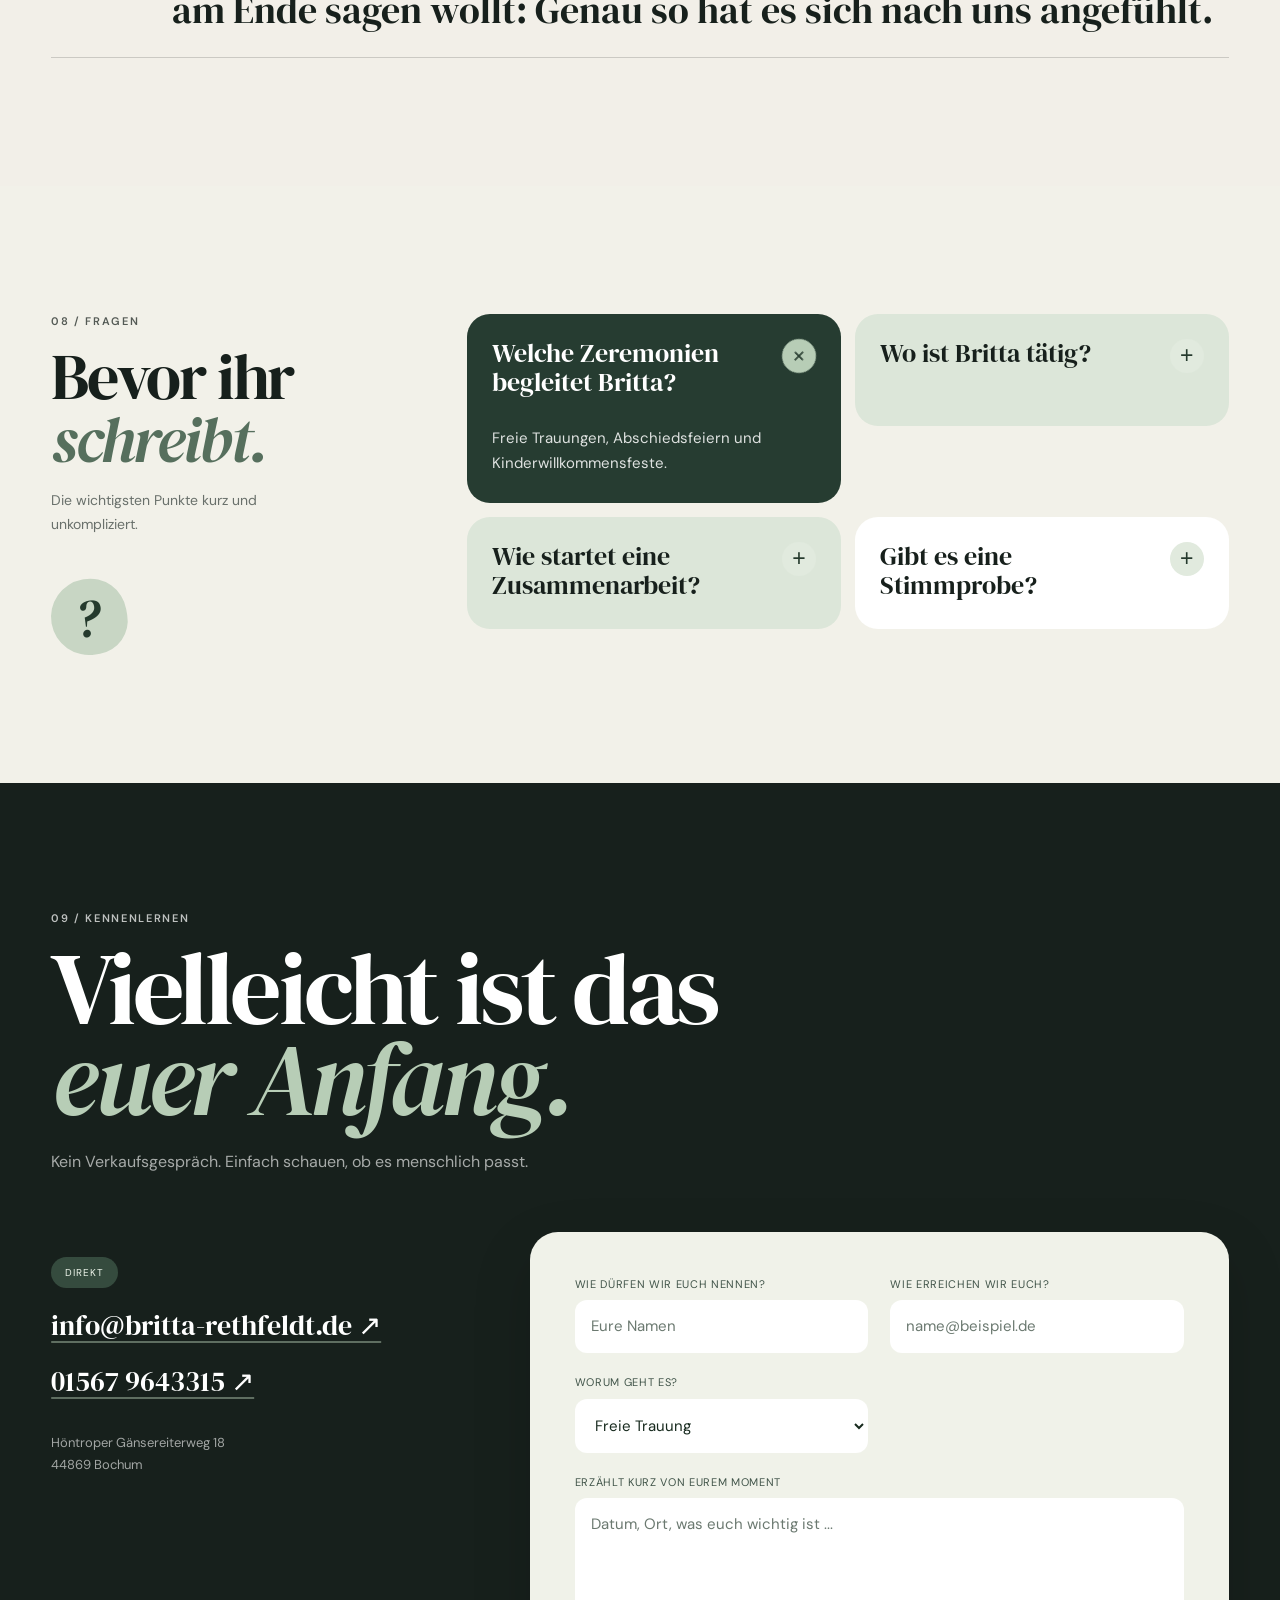
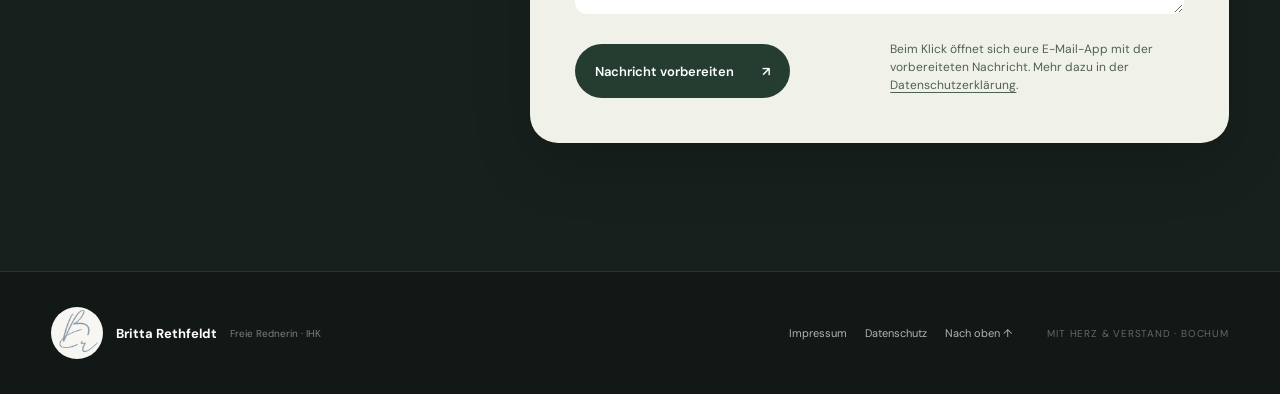
==== commit 5e1d1019: "Add files via upload" ====
--- a/index.html
+++ b/index.html
@@ -6,22 +6,21 @@
   <meta name="theme-color" content="#17201c" />
   <title>Britta Rethfeldt · Freie Rednerin für echte Momente</title>
   <meta name="description" content="Freie Rednerin (IHK) aus Bochum für freie Trauungen, Abschiedsfeiern und Kinderwillkommensfeste – persönlich, klar und mit Gefühl." />
-  <link rel="preconnect" href="https://fonts.googleapis.com">
-  <link rel="preconnect" href="https://fonts.gstatic.com" crossorigin>
-  <link href="https://fonts.googleapis.com/css2?family=DM+Sans:wght@400;500;600&family=DM+Serif+Display:ital@0;1&display=swap" rel="stylesheet">
   <link rel="stylesheet" href="styles.css" />
+  <link rel="stylesheet" href="variant.css" />
 </head>
 <body>
   <div class="progress" aria-hidden="true"><i></i></div>
 
   <header class="site-header" data-header>
     <a class="brand" href="#top" aria-label="Britta Rethfeldt – Startseite">
-      <span class="brand-mark">BR</span>
+      <span class="brand-mark logo-frame"><img src="assets/images/britta-logo-original.png" alt="" width="1080" height="1080" /></span>
       <span class="brand-copy"><strong>Britta Rethfeldt</strong><small>Freie Rednerin · IHK</small></span>
     </a>
     <nav class="desktop-nav" aria-label="Hauptnavigation">
       <a href="#zeremonien">Zeremonien</a>
-      <a href="#ueber-mich">Über mich</a>
+      <a href="portfolio.html">Portfolio</a>
+      <a href="ueber-mich.html">Über mich</a>
       <a href="#ablauf">Ablauf</a>
       <a href="#faq">FAQ</a>
     </nav>
@@ -33,7 +32,8 @@
 
   <nav class="mobile-menu" id="mobile-menu" aria-label="Mobile Navigation" data-mobile-menu>
     <a href="#zeremonien">Zeremonien</a>
-    <a href="#ueber-mich">Über mich</a>
+    <a href="portfolio.html">Portfolio</a>
+    <a href="ueber-mich.html">Über mich</a>
     <a href="#ablauf">Ablauf</a>
     <a href="#faq">FAQ</a>
     <a href="#kontakt">Gespräch anfragen ↗</a>
@@ -41,10 +41,10 @@
 
   <main id="top">
     <section class="hero">
-      <div class="hero-copy" data-reveal>
+      <div class="hero-copy">
         <p class="eyebrow">Freie Rednerin · Bochum & NRW</p>
-        <h1>Echte Worte.<br><em>Für Momente,</em><br>die bleiben.</h1>
-        <p class="hero-lead">Freie Trauungen, Abschiedsfeiern und Kinderwillkommensfeste – persönlich, klar und mit genau dem Gefühl, das zu euch passt.</p>
+        <h1>Echte Menschen.<br><em>Eigene Wege.</em><br>Besondere Geschichten.</h1>
+        <p class="hero-lead">Ich bin Britta – freie Rednerin mit Herz, Verstand und einer guten Portion Ruhrpott. Gemeinsam gestalten wir eine Zeremonie, in der ihr euch wirklich wiederfindet.</p>
         <div class="hero-actions">
           <a class="button button-primary" href="#kontakt">Unverbindlich kennenlernen <span>↗</span></a>
           <a class="text-link" href="#zeremonien">Zeremonien entdecken <span>↓</span></a>
@@ -55,13 +55,13 @@
         </div>
       </div>
 
-      <div class="hero-visual" data-reveal>
+      <div class="hero-visual">
         <figure class="portrait-card">
-          <img src="https://static.wixstatic.com/media/22872c_11c23aa0d4174e9dbacbe0ad1549924b~mv2.jpg" alt="Britta Rethfeldt als freie Rednerin" fetchpriority="high" />
+          <img src="assets/images/britta-portrait.webp" alt="Britta Rethfeldt auf einer Brücke im Grünen" width="1017" height="1368" fetchpriority="high" />
           <figcaption><span>Britta Rethfeldt</span><small>Freie Rednerin · Bochum</small></figcaption>
         </figure>
-        <div class="hero-note">„Nicht perfekt.<br><strong>Sondern echt.</strong>“</div>
-        <div class="hero-stamp" aria-hidden="true"><span>BR</span><small>words<br>that stay</small></div>
+        <div class="hero-note">Alles kann.<br><strong>Nichts muss.</strong></div>
+        <div class="hero-stamp" aria-hidden="true"><span class="hero-stamp-mark logo-frame"><img src="assets/images/britta-logo-original.png" alt="" width="1080" height="1080" /></span><small>mit Herz<br>& Verstand</small></div>
       </div>
     </section>
 
@@ -83,7 +83,7 @@
         <h2 data-reveal>Ihr braucht keinen perfekten Text.<br><em>Ihr braucht den Moment, in dem ihr denkt: Das sind wir.</em></h2>
         <div class="statement-copy" data-reveal>
           <p>Eine Zeremonie lebt nicht davon, wie viele schöne Sätze gesagt werden. Sie lebt davon, ob Menschen sich wiedererkennen, ob gelacht werden darf und ob Stille ihren Platz bekommt.</p>
-          <p>Britta hört zu, fragt nach und baut aus eurer Geschichte einen Moment, der nicht austauschbar wirkt.</p>
+          <p>Ich höre zu, frage nach und finde mit euch heraus, was eure Geschichte besonders macht. Daraus entsteht eine Rede, die zu euch passt – nicht zu irgendeiner Vorlage.</p>
         </div>
       </div>
     </section>
@@ -103,7 +103,7 @@
             <p>Warm, lebendig und frei von Standardsätzen. Eure Geschichte gibt den Ton an – mit Humor, Tiefe und Platz für echte Reaktionen.</p>
             <a href="#kontakt">Trauung besprechen <span>↗</span></a>
           </div>
-          <img src="https://static.wixstatic.com/media/22872c_24b1fde8ff4847828f2d996d2f2d61bd~mv2.png" alt="Brautpaar während einer persönlichen freien Trauung" loading="lazy" />
+          <img src="assets/images/trauung-lachen.webp" alt="Ein Brautpaar lacht während seiner Trauung" width="2000" height="1335" loading="lazy" />
         </article>
 
         <article class="ceremony-card ceremony-card--farewell" data-reveal>
@@ -130,39 +130,45 @@
       </div>
     </section>
 
-    <section class="voice section-pad">
-      <div class="voice-image" data-reveal>
-        <img src="https://static.wixstatic.com/media/22872c_712075c1d8f4436ea33dc8d21dec9219~mv2.jpg" alt="Britta Rethfeldt in einem persönlichen Moment" loading="lazy" />
-        <span class="image-caption">Präsenz, die man nicht nur hört.</span>
-      </div>
+    <section class="voice section-pad" id="stimmprobe">
+      <figure class="voice-image" data-reveal>
+        <img src="assets/images/britta-bruecke.webp" alt="Britta Rethfeldt draußen auf einer Holzbrücke" width="1333" height="2000" loading="lazy" />
+        <figcaption class="image-caption"><span>Persönlich. Klar. Mit Gefühl.</span><span>BR / Bochum</span></figcaption>
+      </figure>
       <div class="voice-copy" data-reveal>
         <p class="eyebrow">03 / Stimme & Präsenz</p>
         <h2>Man hört Worte.<br><em>Aber man merkt, ob sie gemeint sind.</em></h2>
-        <p>Stimme, Rhythmus und Präsenz entscheiden darüber, ob eine Rede einfach vorbeizieht – oder ob sie im Raum etwas verändert.</p>
-        <a class="audio-link" href="https://www.britta-rethfeldt.de/%C3%BCber-mich" target="_blank" rel="noopener noreferrer">
-          <span class="audio-icon" aria-hidden="true"><i></i><i></i><i></i><i></i><i></i></span>
-          <span><strong>Stimmprobe anhören</strong><small>auf der bestehenden Website ↗</small></span>
-        </a>
+        <p>Ich finde: Eine gute Rede darf berühren und zum Lachen bringen. Vor allem aber soll sie sich nach den Menschen anfühlen, um die es geht.</p>
+        <div class="voice-player" role="group" aria-labelledby="voice-player-title">
+          <div class="voice-player-heading">
+            <span class="audio-icon" aria-hidden="true"><i></i><i></i><i></i><i></i><i></i></span>
+            <span><strong id="voice-player-title">Stimmprobe anhören</strong><small>Ein persönlicher Einblick · ca. 43 Sekunden</small></span>
+          </div>
+          <audio controls preload="metadata" aria-label="Stimmprobe von Britta Rethfeldt">
+            <source src="assets/audio/britta-stimmprobe.mp3" type="audio/mpeg">
+            Dein Browser unterstützt die Wiedergabe nicht. <a href="assets/audio/britta-stimmprobe.mp3">Stimmprobe herunterladen</a>.
+          </audio>
+        </div>
       </div>
     </section>
 
     <section class="about section-pad" id="ueber-mich">
       <div class="about-top">
         <div><p class="eyebrow">04 / Britta</p><h2>Ruhrpott im Herzen.<br><em>Klar in der Sprache.</em><br>Fein im Gefühl.</h2></div>
-        <p>Britta beschreibt sich selbst als offen, herzlich und direkt. Genau diese Mischung prägt auch ihre Arbeit: zuhören, zwischen den Zeilen lesen und dann die Worte finden, die wirklich passen.</p>
+        <p>Ich bin herzlich, direkt, neugierig und höre gerne genau hin. Als Rednerin, Autorin und Mentaltrainerin interessieren mich Menschen und ihre Geschichten – und als kaufmännische Führungskraft weiß ich, wie wichtig Verlässlichkeit und ein klarer Plan sind.</p>
       </div>
 
       <div class="about-grid">
         <figure class="about-photo" data-reveal>
-          <img src="https://static.wixstatic.com/media/22872c_2c095387340243ac882d8135b9ecfdb3~mv2.jpg" alt="Portrait von Britta Rethfeldt" loading="lazy" />
+          <img src="assets/images/britta-persoenlich.webp" alt="Britta Rethfeldt lacht auf einem Holzsteg im Grünen" width="1333" height="2000" loading="lazy" />
         </figure>
         <div class="about-facts" data-reveal>
           <div class="fact"><span>01</span><strong>Freie Rednerin</strong><small>Ausbildung mit IHK-Zertifikat</small></div>
-          <div class="fact"><span>02</span><strong>Mentaltrainerin</strong><small>zertifiziert</small></div>
-          <div class="fact"><span>03</span><strong>Bochum & NRW</strong><small>persönlich vor Ort</small></div>
-          <div class="fact"><span>04</span><strong>Direkt & herzlich</strong><small>ohne Floskeln</small></div>
-        </div>
-        <blockquote data-reveal>„Ich versuche nicht, möglichst vielen zu gefallen. Ich versuche, genau euch gerecht zu werden.“</blockquote>
+          <div class="fact"><span>02</span><strong>Autorin</strong><small>„Der Zebra-Pfad“</small></div>
+          <div class="fact"><span>03</span><strong>Mentaltrainerin</strong><small>zertifiziert</small></div>
+          <div class="fact"><span>04</span><strong>Direkt & herzlich</strong><small>mit Ruhrpott-Charme</small></div>
+        </div>
+        <div class="about-quote" data-reveal><blockquote>Alles kann. Nichts muss. Ihr entscheidet selbst.</blockquote><p>Eine Haltung aus meinem Buch „Der Zebra-Pfad“, die auch meine Reden prägt.</p><a class="text-link" href="ueber-mich.html">Mehr über mich <span>↗</span></a></div>
       </div>
     </section>
 
@@ -180,12 +186,13 @@
     </section>
 
     <section class="gallery section-pad">
-      <div class="gallery-intro"><p class="eyebrow">06 / Atmosphäre</p><h2>Momente,<br><em>die nicht gestellt wirken.</em></h2></div>
+      <div class="gallery-intro"><p class="eyebrow">06 / Einblicke</p><h2>Ein paar Augenblicke.<br><em>Und ganz viel Gefühl.</em></h2></div>
       <div class="gallery-grid">
-        <figure class="g1" data-reveal><img src="https://static.wixstatic.com/media/22872c_1b8042ceae074327bdb34ca567883070~mv2.png" alt="Persönliche Zeremonie" loading="lazy"></figure>
-        <figure class="g2" data-reveal><img src="https://static.wixstatic.com/media/22872c_b0659ce2d36a47d68493330a4d9f2e4a~mv2.png" alt="Britta Rethfeldt" loading="lazy"></figure>
-        <figure class="g3" data-reveal><img src="https://static.wixstatic.com/media/22872c_6430abc5111743f9b3613f645f8841d8~mv2.jpg" alt="Persönlicher Einblick" loading="lazy"></figure>
-      </div>
+        <figure class="g1" data-reveal><img src="assets/images/trauung-umarmung.webp" alt="Eine herzliche Umarmung nach einer Hochzeit" width="2000" height="1335" loading="lazy"></figure>
+        <figure class="g2" data-reveal><img src="assets/images/zeremonie-gaeste.webp" alt="Gäste sitzen während einer Zeremonie nebeneinander" width="1800" height="1202" loading="lazy"></figure>
+        <figure class="g3" data-reveal><img src="assets/images/trauung-wald.webp" alt="Ein Brautpaar hält sich auf einem Waldweg an den Händen" width="2000" height="1335" loading="lazy"></figure>
+      </div>
+      <div class="gallery-more"><p>Jede Geschichte ist anders. Hier bekommt ihr einen kleinen Eindruck von besonderen Momenten und liebevollen Details.</p><a class="button button-light" href="portfolio.html">Portfolio ansehen <span>↗</span></a></div>
     </section>
 
     <section class="fit section-pad">
@@ -209,7 +216,7 @@
         <details open><summary>Welche Zeremonien begleitet Britta?<span>+</span></summary><p>Freie Trauungen, Abschiedsfeiern und Kinderwillkommensfeste.</p></details>
         <details><summary>Wo ist Britta tätig?<span>+</span></summary><p>Britta sitzt in Bochum und arbeitet in NRW. Alles Weitere lässt sich am besten direkt im Kennenlerngespräch abstimmen.</p></details>
         <details><summary>Wie startet eine Zusammenarbeit?<span>+</span></summary><p>Mit einem unverbindlichen Kennenlernen. Dabei merkt ihr schnell, ob Stimme, Haltung und Chemie zu euch passen.</p></details>
-        <details><summary>Gibt es eine Stimmprobe?<span>+</span></summary><p>Ja. Auf Brittas bestehender Website findet ihr auf der Seite „Über mich“ eine Stimmprobe.</p></details>
+        <details><summary>Gibt es eine Stimmprobe?<span>+</span></summary><p>Ja. Die Stimmprobe könnt ihr direkt hier auf der Startseite <a href="#stimmprobe">anhören</a>.</p></details>
       </div>
     </section>
 
@@ -232,18 +239,19 @@
           <label>Worum geht es?<select name="type"><option>Freie Trauung</option><option>Abschiedsfeier</option><option>Kinderwillkommensfest</option><option>Etwas anderes</option></select></label>
           <label>Erzählt kurz von eurem Moment<textarea name="message" rows="4" placeholder="Datum, Ort, was euch wichtig ist ..."></textarea></label>
           <button class="button button-primary" type="submit">Nachricht vorbereiten <span>↗</span></button>
-          <small>Die Demo öffnet eure E-Mail-App. Kein Formularserver notwendig.</small>
+          <small>Beim Klick öffnet sich eure E-Mail-App mit der vorbereiteten Nachricht. Mehr dazu in der <a href="datenschutz.html">Datenschutzerklärung</a>.</small>
         </form>
       </div>
     </section>
   </main>
 
   <footer>
-    <div class="footer-brand"><span>BR</span><strong>Britta Rethfeldt</strong><small>Freie Rednerin · IHK</small></div>
-    <div class="footer-links"><a href="https://www.britta-rethfeldt.de/impressum" target="_blank" rel="noopener">Impressum</a><a href="https://www.britta-rethfeldt.de/datenschutz" target="_blank" rel="noopener">Datenschutz</a><a href="#top">Nach oben ↑</a></div>
-    <p>Konzept-Relaunch · Demo</p>
+    <div class="footer-brand"><span class="footer-logo logo-frame"><img src="assets/images/britta-logo-original.png" alt="" width="1080" height="1080" /></span><strong>Britta Rethfeldt</strong><small>Freie Rednerin · IHK</small></div>
+    <div class="footer-links"><a href="impressum.html">Impressum</a><a href="datenschutz.html">Datenschutz</a><a href="#top">Nach oben ↑</a></div>
+    <p>Mit Herz & Verstand · Bochum</p>
   </footer>
 
   <script src="script.js"></script>
+  <script src="experience.js"></script>
 </body>
 </html>
--- a/styles.css
+++ b/styles.css
@@ -1,3 +1,6 @@
+@font-face{font-family:"DM Sans";src:url("assets/fonts/dm-sans.ttf") format("truetype");font-style:normal;font-weight:100 1000;font-display:swap}
+@font-face{font-family:"DM Serif Display";src:url("assets/fonts/dm-serif-regular.ttf") format("truetype");font-style:normal;font-weight:400;font-display:swap}
+@font-face{font-family:"DM Serif Display";src:url("assets/fonts/dm-serif-italic.ttf") format("truetype");font-style:italic;font-weight:400;font-display:swap}
 :root{
   --ink:#17201c;
   --cream:#f2efe8;
@@ -23,7 +26,7 @@
 .menu-toggle{display:none;width:44px;height:44px;place-content:center;gap:5px}.menu-toggle span{display:block;width:24px;height:1px;background:currentColor}.mobile-menu{position:fixed;z-index:90;inset:0;background:var(--ink);color:white;padding:130px var(--pad) 50px;display:none;flex-direction:column;gap:22px}.mobile-menu a{font-family:var(--serif);font-size:clamp(32px,9vw,54px);border-bottom:1px solid rgba(255,255,255,.15);padding-bottom:14px}.mobile-menu.open{display:flex}
 .hero{min-height:100svh;background:var(--ink);color:white;display:grid;grid-template-columns:minmax(0,1.12fr) minmax(380px,.88fr);position:relative;overflow:hidden;padding:150px var(--pad) 70px;gap:5vw}.hero:before{content:"";position:absolute;width:48vw;height:48vw;border:1px solid rgba(255,255,255,.08);border-radius:50%;left:-18vw;top:10vh}.hero:after{content:"";position:absolute;width:30vw;height:30vw;border:1px solid rgba(255,255,255,.06);border-radius:50%;left:2vw;top:26vh}.hero-copy{align-self:center;position:relative;z-index:2}.eyebrow{text-transform:uppercase;letter-spacing:.15em;font-size:11px;font-weight:600;opacity:.72}.hero h1{font-family:var(--serif);font-size:clamp(65px,7.3vw,124px);font-weight:400;line-height:.91;letter-spacing:-.045em;margin:26px 0 30px;max-width:950px}.hero h1 em{font-weight:400;color:#bacdb8}.hero-lead{font-size:clamp(17px,1.35vw,21px);line-height:1.65;max-width:650px;color:rgba(255,255,255,.75)}.hero-actions{display:flex;align-items:center;gap:28px;margin-top:38px}.button{display:inline-flex;align-items:center;justify-content:space-between;gap:28px;min-height:54px;padding:0 20px;border-radius:999px;font-size:13px;font-weight:600;transition:transform .25s,background .25s}.button-primary{background:var(--sage);color:var(--ink)}.button-primary:hover{transform:translateY(-2px);background:#a2b8a2}.text-link{font-size:13px;border-bottom:1px solid currentColor;padding-bottom:5px}.hero-meta{display:flex;gap:26px;margin-top:70px;font-size:11px;color:rgba(255,255,255,.55);text-transform:uppercase;letter-spacing:.08em}.hero-meta span{display:flex;align-items:center;gap:8px}.hero-meta i{width:7px;height:7px;border-radius:50%;background:#a9c8a8;box-shadow:0 0 0 5px rgba(169,200,168,.12)}
 .hero-visual{position:relative;z-index:1;align-self:end;min-height:670px}.portrait-card{position:absolute;inset:0 0 0 12%;overflow:hidden;border-radius:180px 180px 22px 22px;background:#304039}.portrait-card:after{content:"";position:absolute;inset:0;background:linear-gradient(0deg,rgba(10,18,14,.52),transparent 42%)}.portrait-card img{width:100%;height:100%;object-fit:cover;object-position:center 24%;display:block}.portrait-card figcaption{position:absolute;z-index:2;left:26px;right:26px;bottom:22px;display:flex;justify-content:space-between;align-items:end}.portrait-card figcaption span{font-family:var(--serif);font-size:24px}.portrait-card figcaption small{font-size:10px;text-transform:uppercase;letter-spacing:.12em}.hero-note{position:absolute;z-index:3;left:-2%;top:48%;transform:translateY(-50%);background:var(--paper);color:var(--ink);padding:18px 22px;border-radius:16px;font-size:13px;line-height:1.5;box-shadow:0 20px 60px rgba(0,0,0,.22)}.hero-note strong{font-family:var(--serif);font-size:20px;font-weight:400}.hero-stamp{position:absolute;z-index:3;right:-18px;top:60px;width:116px;height:116px;border:1px solid rgba(255,255,255,.45);border-radius:50%;display:grid;place-content:center;text-align:center;transform:rotate(9deg)}.hero-stamp span{font-family:var(--serif);font-size:35px;line-height:.9}.hero-stamp small{font-size:8px;text-transform:uppercase;letter-spacing:.14em;margin-top:6px}
-.marquee{height:62px;background:var(--sage);overflow:hidden;border-block:1px solid rgba(23,32,28,.2);display:flex;align-items:center}.marquee-track{display:flex;align-items:center;gap:28px;min-width:max-content;animation:marquee 24s linear infinite;font-family:var(--serif);font-size:22px}.marquee-track i{font-family:var(--sans);font-style:normal;font-size:12px}@keyframes marquee{to{transform:translateX(-50%)}}
+.marquee{height:62px;background:var(--sage);overflow:hidden;border-block:1px solid rgba(23,32,28,.2);display:flex;align-items:center}.marquee-track{display:flex;align-items:center;width:max-content;animation:marquee 24s linear infinite;will-change:transform;transform:translate3d(0,0,0)}.marquee-group{display:flex;align-items:center;justify-content:space-around;gap:28px;flex-shrink:0;width:max-content;min-width:100vw;padding-right:28px;font-family:var(--serif);font-size:22px}.marquee-group i{font-family:var(--sans);font-style:normal;font-size:12px;flex:0 0 auto}.marquee-group span{flex:0 0 auto}@keyframes marquee{from{transform:translate3d(0,0,0)}to{transform:translate3d(-50%,0,0)}}
 .section-pad{padding:clamp(85px,10vw,155px) var(--pad)}.section-index{font-size:10px;text-transform:uppercase;letter-spacing:.12em;border-top:1px solid var(--line);padding-top:14px}.statement{background:var(--paper)}.statement-grid{display:grid;grid-template-columns:.6fr 2fr 1fr;gap:5vw;align-items:start;margin-top:46px}.dark-eyebrow{color:var(--sage-deep);opacity:1}.statement h2,.section-head h2,.voice h2,.about h2,.process h2,.gallery h2,.faq h2,.contact h2{font-family:var(--serif);font-weight:400;letter-spacing:-.035em}.statement h2{font-size:clamp(44px,5vw,79px);line-height:1.04}.statement h2 em{color:var(--sage-deep);font-weight:400}.statement-copy{font-size:16px;line-height:1.75;color:#4f5752;display:grid;gap:20px;padding-top:8px}
 .ceremonies{background:var(--cream)}.section-head{display:grid;grid-template-columns:1.5fr .65fr;gap:8vw;align-items:end;margin-bottom:54px}.section-head h2{font-size:clamp(50px,6vw,90px);line-height:.98;margin-top:18px}.section-head h2 em{font-weight:400;color:var(--sage-deep)}.section-head>p{font-size:16px;line-height:1.7;color:#5c645f;max-width:420px}.ceremony-grid{display:grid;grid-template-columns:repeat(12,1fr);gap:18px}.ceremony-card{position:relative;overflow:hidden;border-radius:var(--radius);min-height:520px;padding:28px;display:flex;flex-direction:column;justify-content:space-between}.ceremony-card--wedding{grid-column:span 7;background:#c4d0be}.ceremony-card--farewell{grid-column:span 5;background:#25302b;color:white}.ceremony-card--welcome{grid-column:4/span 6;background:#e2d4bd;min-height:420px}.card-number{font-size:11px;opacity:.65;position:relative;z-index:2}.card-content{position:relative;z-index:2;max-width:58%}.card-content h3{font-family:var(--serif);font-size:clamp(34px,3.1vw,52px);font-weight:400;line-height:1.02;margin:14px 0 18px;letter-spacing:-.03em}.card-content>p:not(.eyebrow){font-size:14px;line-height:1.65;opacity:.78}.card-content a{display:inline-block;font-size:12px;font-weight:600;margin-top:24px;border-bottom:1px solid currentColor;padding-bottom:5px}.ceremony-card--wedding img{position:absolute;right:0;top:0;width:48%;height:100%;object-fit:cover;object-position:center;border-radius:160px 0 0 160px}.ceremony-card--wedding:after{content:"";position:absolute;inset:0;background:linear-gradient(90deg,rgba(196,208,190,1) 0%,rgba(196,208,190,.98) 50%,transparent 70%);pointer-events:none}.ceremony-card--farewell .card-content{max-width:90%}.card-orbit{position:absolute;right:-110px;top:-90px;width:350px;height:350px;border:1px solid rgba(255,255,255,.16);border-radius:50%}.card-orbit:after,.card-orbit:before{content:"";position:absolute;inset:45px;border:1px solid rgba(255,255,255,.12);border-radius:50%}.card-orbit:after{inset:95px}.card-orbit span{position:absolute;width:11px;height:11px;background:#d9c4a7;border-radius:50%;top:52px;left:42px}.ceremony-card--welcome .card-content{max-width:70%}.soft-shape{position:absolute;width:330px;height:330px;border-radius:50%;right:-100px;bottom:-130px;background:rgba(255,255,255,.28);box-shadow:-100px -60px 0 rgba(255,255,255,.16)}
 .voice{background:var(--ink);color:white;display:grid;grid-template-columns:1fr 1fr;gap:8vw;align-items:center}.voice-image{position:relative;height:min(72vw,720px);max-height:720px}.voice-image img{width:100%;height:100%;object-fit:cover;display:block;border-radius:260px 260px 20px 20px;filter:saturate(.88)}.image-caption{position:absolute;left:20px;bottom:20px;background:rgba(23,32,28,.8);backdrop-filter:blur(10px);padding:10px 14px;border-radius:999px;font-size:10px;text-transform:uppercase;letter-spacing:.08em}.voice h2{font-size:clamp(50px,5.4vw,86px);line-height:1.02;margin:18px 0 24px}.voice h2 em{font-weight:400;color:#b7cdb6}.voice-copy>p:not(.eyebrow){color:rgba(255,255,255,.68);font-size:17px;line-height:1.75;max-width:560px}.audio-link{margin-top:42px;display:flex;align-items:center;gap:18px;border-top:1px solid rgba(255,255,255,.18);border-bottom:1px solid rgba(255,255,255,.18);padding:18px 0;max-width:520px}.audio-icon{width:55px;height:55px;border-radius:50%;background:var(--sage);display:flex;align-items:center;justify-content:center;gap:3px}.audio-icon i{display:block;width:2px;background:var(--ink);border-radius:2px}.audio-icon i:nth-child(1),.audio-icon i:nth-child(5){height:12px}.audio-icon i:nth-child(2),.audio-icon i:nth-child(4){height:22px}.audio-icon i:nth-child(3){height:30px}.audio-link>span:last-child{display:grid;gap:4px}.audio-link strong{font-size:14px}.audio-link small{font-size:10px;opacity:.55;text-transform:uppercase;letter-spacing:.08em}
@@ -39,3 +42,166 @@
 @media(max-width:760px){:root{--pad:20px;--radius:20px}.site-header{height:74px}.brand-copy small{display:none}.header-cta{display:none}.menu-toggle{display:grid;color:inherit}.site-header:not(.scrolled) .menu-toggle{color:white}.hero{min-height:auto;grid-template-columns:1fr;padding-top:115px;padding-bottom:45px;gap:55px}.hero h1{font-size:clamp(56px,16vw,82px)}.hero-lead{font-size:16px}.hero-actions{align-items:flex-start;flex-direction:column;gap:20px}.hero-meta{margin-top:44px;flex-direction:column;gap:12px}.hero-visual{min-height:570px}.portrait-card{inset:0 7% 0 7%;border-radius:140px 140px 18px 18px}.hero-note{left:0;top:65%;padding:14px 16px}.hero-stamp{right:0;top:25px;width:94px;height:94px}.marquee{height:54px}.marquee-track{font-size:19px}.section-pad{padding-block:80px}.statement-grid{grid-template-columns:1fr;margin-top:34px}.statement h2{grid-column:1;font-size:45px}.statement-copy{grid-column:1}.section-head{grid-template-columns:1fr;gap:24px;margin-bottom:35px}.section-head h2{font-size:50px}.ceremony-grid{display:grid;grid-template-columns:1fr}.ceremony-card--wedding,.ceremony-card--farewell,.ceremony-card--welcome{grid-column:auto;min-height:500px}.ceremony-card--welcome{min-height:430px}.card-content{max-width:100%;margin-top:auto}.ceremony-card--wedding .card-content{max-width:78%}.ceremony-card--wedding img{width:66%;opacity:.72}.ceremony-card--wedding:after{background:linear-gradient(90deg,rgba(196,208,190,1) 0%,rgba(196,208,190,.95) 42%,rgba(196,208,190,.25) 100%)}.voice{grid-template-columns:1fr}.voice-image{height:530px}.voice h2{font-size:51px}.about-top{grid-template-columns:1fr;gap:28px}.about h2{font-size:50px}.about-grid{grid-template-columns:1fr;margin-top:45px}.about-photo{grid-row:auto;height:520px}.fact{grid-template-columns:35px 1fr}.fact small{grid-column:2}.about blockquote{font-size:35px}.process-list article{grid-template-columns:45px 1fr}.process-list p{grid-column:2}.gallery-intro{display:block}.gallery h2{font-size:52px;margin-top:15px}.gallery-grid{grid-template-columns:1fr 1fr}.g1{height:430px}.g2{height:360px}.fit>h2{font-size:49px}.fit-lines>div{grid-template-columns:35px 1fr}.fit-lines p{font-size:27px}.faq{grid-template-columns:1fr;gap:40px}.faq h2{font-size:52px}.contact h2{font-size:64px}.contact-grid{grid-template-columns:1fr;gap:50px}.contact-form{grid-template-columns:1fr}.contact-form label:nth-child(4){grid-column:auto}footer{grid-template-columns:1fr;gap:22px}.footer-links{flex-wrap:wrap}footer>p{display:none}}
 @media(max-width:420px){.brand-copy strong{font-size:12px}.hero h1{font-size:54px}.hero-visual{min-height:520px}.hero-note{font-size:11px}.hero-stamp{width:84px;height:84px}.section-head h2,.statement h2,.voice h2,.about h2,.faq h2{font-size:43px}.contact h2{font-size:56px}.ceremony-card{padding:22px}.ceremony-card--wedding .card-content{max-width:92%}.card-content h3{font-size:37px}.voice-image{height:470px}.about-photo{height:470px}.g1{height:370px}.g2{height:320px}}
 @media(prefers-reduced-motion:reduce){html{scroll-behavior:auto}*,*::before,*::after{animation:none!important;transition:none!important}[data-reveal]{opacity:1;transform:none}}
+
+/* The personal story extends the existing visual language. */
+.hero h1{font-size:clamp(59px,6.1vw,104px);line-height:.98}
+.portrait-card img{object-position:50% 43%}
+.voice-image img{object-position:50% 45%}
+.about-photo img{object-position:50% 56%}
+.about-quote p{font-size:14px;line-height:1.7;color:#5c645f;margin:17px 0 22px}
+.about-quote .text-link{display:inline-block;font-weight:600;color:var(--ink)}
+.desktop-nav a[aria-current="page"]:after{right:0}
+.bio-hero{background:var(--ink);color:white;min-height:90svh;display:grid;grid-template-columns:1.1fr .8fr;gap:8vw;align-items:center;padding-top:150px}
+.bio-hero h1,.bio-intro h2,.bio-path h2,.bio-belief blockquote,.bio-end h2{font-family:var(--serif);font-weight:400;letter-spacing:-.04em}
+.bio-hero h1{font-size:clamp(60px,6.5vw,108px);line-height:.97;margin:24px 0 30px}
+.bio-hero h1 em,.bio-path h2 em,.bio-belief em{font-weight:400;color:#b7cdb6}
+.bio-hero-copy>p:not(.eyebrow){font-size:clamp(17px,1.35vw,21px);line-height:1.7;color:rgba(255,255,255,.75);max-width:620px}
+.bio-hero-copy .button{margin-top:34px}
+.bio-hero-photo{height:min(72vw,720px);position:relative;overflow:hidden;border-radius:230px 230px 22px 22px;background:#35463a}
+.bio-hero-photo:after{content:"";position:absolute;inset:45% 0 0;background:linear-gradient(transparent,rgba(10,18,14,.55))}
+.bio-hero-photo img{width:100%;height:100%;object-fit:cover;object-position:50% 53%}
+.bio-hero-photo figcaption{position:absolute;z-index:1;bottom:25px;left:25px;font-size:11px;letter-spacing:.1em;text-transform:uppercase}
+.bio-intro{background:var(--paper);display:grid;grid-template-columns:.4fr 1.6fr;gap:6vw}
+.bio-intro h2,.bio-path h2,.bio-end h2{font-size:clamp(48px,5.7vw,88px);line-height:1.02}
+.bio-intro h2 em,.bio-end h2 em{font-weight:400;color:var(--sage-deep)}
+.bio-text{display:grid;grid-template-columns:1fr 1fr;gap:35px;margin-top:40px}
+.bio-text p,.bio-path-copy>p:not(.eyebrow),.bio-end p:not(.eyebrow){font-size:16px;line-height:1.8;color:#4f5752}
+.bio-path{background:#dce2d8;display:grid;grid-template-columns:.8fr 1fr;gap:9vw;align-items:center}
+.bio-path-image{height:740px;overflow:hidden;border-radius:200px 200px 20px 20px}
+.bio-path-image img{width:100%;height:100%;object-fit:cover;object-position:center}
+.bio-path-copy h2{margin:20px 0 30px}.bio-path h2 em{color:var(--sage-deep)}
+.bio-path-copy>p:not(.eyebrow)+p{margin-top:20px}
+.bio-belief{text-align:center;background:var(--ink);color:white}
+.bio-belief blockquote{font-size:clamp(51px,6.5vw,98px);line-height:1.03;margin:28px auto;max-width:1150px}
+.bio-belief>p:last-child{max-width:630px;margin:auto;font-size:16px;line-height:1.75;color:rgba(255,255,255,.7)}
+.bio-end{background:var(--paper);display:grid;grid-template-columns:1.4fr .7fr;align-items:end;gap:8vw}
+.bio-end h2{margin-top:20px}.bio-end .button{margin-top:28px}
+@media(max-width:760px){
+  .hero h1{font-size:clamp(52px,12.2vw,78px)}
+  .bio-hero{grid-template-columns:1fr;min-height:0;padding-top:120px;gap:45px}
+  .bio-hero h1{font-size:clamp(52px,13vw,76px)}
+  .bio-hero-photo{height:560px}
+  .bio-intro,.bio-path,.bio-end{grid-template-columns:1fr;gap:30px}
+  .bio-text{grid-template-columns:1fr;gap:18px;margin-top:25px}
+  .bio-path-image{height:500px}.bio-path-copy h2{margin:16px 0 24px}
+  .bio-intro h2,.bio-path h2,.bio-end h2{font-size:clamp(45px,11vw,64px)}
+  .bio-belief blockquote{font-size:clamp(45px,10vw,68px)}
+}
+@media(max-width:420px){.hero h1{font-size:clamp(45px,12vw,54px)}.bio-hero-photo{height:480px}}
+
+/* Portrait and editorial portfolio */
+section[id]{scroll-margin-top:78px}
+.voice{grid-template-columns:minmax(0,.9fr) minmax(0,1fr);gap:clamp(55px,8vw,140px)}
+.voice-image{height:clamp(540px,55vw,720px);max-height:none;overflow:hidden;border-radius:220px 220px 20px 20px;background:#304039}
+.voice-image img{border-radius:0;object-position:50% 46%}
+.voice-image:after{content:"";position:absolute;inset:55% 0 0;background:linear-gradient(transparent,rgba(10,18,14,.55));pointer-events:none}
+.image-caption{z-index:1;left:25px;right:25px;bottom:22px;padding:0;border-radius:0;background:none;backdrop-filter:none;display:flex;justify-content:space-between;gap:15px;font-size:10px;letter-spacing:.11em}
+.gallery-more{display:flex;align-items:center;justify-content:space-between;gap:30px;margin-top:36px}
+.gallery-more p{color:rgba(255,255,255,.68);font-size:15px;line-height:1.7;max-width:560px}
+.button-light{background:var(--paper);color:var(--ink);white-space:nowrap}.button-light:hover{transform:translateY(-2px);background:#dce2d8}
+.portfolio-hero{background:var(--ink);color:white;padding-top:150px;padding-bottom:70px}
+.portfolio-hero-copy{display:grid;grid-template-columns:1.4fr .6fr;column-gap:8vw;align-items:end}
+.portfolio-hero-copy .eyebrow{grid-column:1/-1;margin-bottom:24px}
+.portfolio-hero h1,.portfolio-intro h2,.portfolio-interlude blockquote,.portfolio-cta h2{font-family:var(--serif);font-weight:400;letter-spacing:-.04em}
+.portfolio-hero h1{font-size:clamp(68px,8vw,130px);line-height:.92;grid-row:2/4}
+.portfolio-hero h1 em,.portfolio-interlude em,.portfolio-cta em{font-weight:400;color:#b7cdb6}
+.portfolio-hero-copy>p:not(.eyebrow){font-size:16px;line-height:1.75;max-width:430px;color:rgba(255,255,255,.7)}
+.portfolio-hero-copy .text-link{justify-self:start;margin-top:20px}
+.portfolio-cover{margin-top:65px;position:relative;overflow:hidden;height:clamp(380px,50vw,720px);border-radius:20px;background:#34413a}
+.portfolio-cover:after{content:"";position:absolute;inset:50% 0 0;background:linear-gradient(transparent,rgba(10,18,14,.55))}
+.portfolio-cover img{width:100%;height:100%;object-fit:cover;object-position:center 47%;display:block}
+.portfolio-cover figcaption{position:absolute;z-index:1;left:25px;right:25px;bottom:24px;display:flex;justify-content:space-between;gap:16px;text-transform:uppercase;letter-spacing:.12em;font-size:10px}
+.portfolio-intro{background:var(--paper);display:grid;grid-template-columns:.45fr 1.55fr;gap:8vw}
+.portfolio-intro h2{font-size:clamp(48px,5.7vw,88px);line-height:1.04;max-width:1050px}
+.portfolio-intro h2 em{color:var(--sage-deep);font-weight:400}.portfolio-intro div>p{font-size:16px;line-height:1.8;color:#59615b;max-width:620px;margin-top:30px}
+.portfolio-collection{background:var(--cream);padding-top:75px}
+.portfolio-section-heading{border-top:1px solid var(--line);display:flex;justify-content:space-between;gap:20px;padding:17px 0 38px;font-size:10px;letter-spacing:.13em;text-transform:uppercase;color:#596c5c}
+.portfolio-section-heading p{color:#6a716b}
+.portfolio-grid{display:grid;gap:clamp(24px,4vw,65px)}
+.portfolio-grid--moments{grid-template-columns:1.25fr .8fr;align-items:start}
+.portfolio-grid--moments .p-offset{margin-top:60px}
+.portfolio-item{min-width:0}.portfolio-frame{overflow:hidden;background:#d7dfd3;border-radius:5px}
+.portfolio-frame img{width:100%;height:100%;display:block;object-fit:cover;transition:transform .8s var(--ease)}
+.portfolio-item:hover img{transform:scale(1.025)}
+.portfolio-grid--moments .p-wide .portfolio-frame{aspect-ratio:4/3}
+.portfolio-grid--moments .p-narrow .portfolio-frame{aspect-ratio:4/5}
+.portfolio-item figcaption{display:flex;justify-content:space-between;gap:15px;padding-top:14px;font-size:12px;color:#5c655e}
+.portfolio-item figcaption span:last-child{font-size:10px;letter-spacing:.1em;color:#849284}
+.portfolio-interlude{text-align:center;background:var(--ink);color:white}
+.portfolio-interlude blockquote{font-size:clamp(49px,6.3vw,96px);line-height:1.03;margin:26px auto;max-width:1200px}
+.portfolio-interlude>p:last-child{color:rgba(255,255,255,.68);font-size:16px;line-height:1.7}
+.portfolio-collection--places{background:var(--paper)}
+.portfolio-grid--places{grid-template-columns:repeat(3,minmax(0,1fr));gap:18px}
+.portfolio-grid--places .portfolio-frame{aspect-ratio:3/4}
+.portfolio-cta{background:#dce2d8;display:grid;grid-template-columns:1.3fr .65fr;gap:8vw;align-items:end}
+.portfolio-cta h2{font-size:clamp(52px,6.2vw,98px);line-height:.98;margin-top:22px}
+.portfolio-cta h2 em{color:var(--sage-deep)}
+.portfolio-cta>div:last-child p{font-size:16px;line-height:1.75;color:#4f5752}
+.portfolio-cta .button{margin-top:27px}
+@media(max-width:1050px){.desktop-nav{gap:18px}}
+@media(max-width:760px){
+  .voice{grid-template-columns:1fr;gap:38px}.voice-image{height:530px;border-radius:180px 180px 18px 18px}
+  .gallery-more{align-items:flex-start;flex-direction:column}
+  .portfolio-hero{padding-top:120px;padding-bottom:40px}.portfolio-hero-copy{grid-template-columns:1fr}
+  .portfolio-hero h1{grid-row:auto;font-size:clamp(57px,13vw,84px)}
+  .portfolio-hero-copy>p:not(.eyebrow){margin-top:25px}.portfolio-cover{height:420px;margin-top:40px}
+  .portfolio-intro,.portfolio-cta{grid-template-columns:1fr;gap:28px}
+  .portfolio-intro h2{font-size:clamp(43px,10vw,62px)}
+  .portfolio-grid--moments{grid-template-columns:1fr;gap:38px}.portfolio-grid--moments .p-offset{margin-top:0}
+  .portfolio-grid--moments .p-wide .portfolio-frame{aspect-ratio:4/3}.portfolio-grid--moments .p-narrow .portfolio-frame{aspect-ratio:4/3}
+  .portfolio-grid--places{grid-template-columns:1fr 1fr;gap:25px 12px}
+  .portfolio-grid--places .portfolio-item:last-child{grid-column:1/-1;max-width:calc(50% - 6px)}
+  .portfolio-cta h2{font-size:clamp(48px,11vw,70px)}
+}
+@media(max-width:420px){.voice-image{height:460px}.image-caption span:last-child{display:none}.portfolio-cover{height:340px}.portfolio-section-heading{padding-bottom:28px}}
+@media(prefers-reduced-motion:reduce){.portfolio-frame img{transition:none}}
+
+/* Britta's original transparent monogram, framed for both light and dark surfaces. */
+.logo-frame{position:relative;display:block;overflow:hidden;flex:0 0 auto;background:#f7f6f2}
+.logo-frame img{position:absolute;width:331.3%;height:331.3%;max-width:none;left:-114.1%;top:-114.3%;display:block}
+.brand-mark.logo-frame{width:52px;height:52px;border:0;border-radius:50%}
+.footer-brand>.footer-logo{width:52px;height:52px;border:0;border-radius:50%}
+.hero-stamp{align-content:center;justify-items:center}
+.hero-stamp .hero-stamp-mark{width:49px;height:49px;border-radius:50%}
+.hero-stamp small{margin-top:5px}
+@media(max-width:760px){.brand-mark.logo-frame{width:44px;height:44px}.hero-stamp .hero-stamp-mark{width:41px;height:41px}}
+
+/* Legal pages */
+.legal-page{background:#f3f1e9;color:#17201c;min-height:70vh;padding:clamp(150px,17vw,230px) clamp(24px,8vw,140px) 110px;display:grid;grid-template-columns:minmax(220px,0.8fr) minmax(0,1.2fr);gap:clamp(42px,8vw,150px);align-items:start}.legal-heading{position:sticky;top:130px}.legal-heading h1{font-family:'DM Serif Display',serif;font-weight:400;font-size:clamp(4rem,7vw,8rem);line-height:1;letter-spacing:-.045em;margin:24px 0}.legal-heading h1 span{color:#8ca58e}.legal-heading>p:last-child{color:#626b61}.legal-content{max-width:720px;border-top:1px solid #b6bdb1}.legal-content section{padding:30px 0;border-bottom:1px solid #c9cec4}.legal-content h2{font-family:'DM Serif Display',serif;font-weight:400;font-size:clamp(1.6rem,2vw,2.2rem);margin:0 0 16px}.legal-content p{font-size:1rem;line-height:1.8;color:#414c43;margin:0 0 15px}.legal-content p:last-child{margin-bottom:0}.legal-content a{text-decoration:underline;text-underline-offset:3px;overflow-wrap:anywhere}.contact-form small a{text-decoration:underline;text-underline-offset:3px}@media(max-width:800px){.legal-page{grid-template-columns:1fr;padding-top:145px;gap:35px}.legal-heading{position:static}.legal-heading h1{font-size:clamp(3.4rem,13vw,5rem)}}
+
+/* Stimmprobe: lokal eingebettete Audiodatei */
+.voice-player{margin-top:42px;padding:20px 0 22px;border-top:1px solid rgba(255,255,255,.18);border-bottom:1px solid rgba(255,255,255,.18);max-width:520px}.voice-player-heading{display:flex;align-items:center;gap:18px}.voice-player-heading>span:last-child{display:grid;gap:5px}.voice-player-heading strong{font-size:14px}.voice-player-heading small{font-size:10px;opacity:.65;text-transform:uppercase;letter-spacing:.08em}.voice-player audio{display:block;width:100%;height:42px;margin-top:17px;border-radius:30px}.voice-player audio:focus-visible{outline:2px solid #b7cdb6;outline-offset:4px}.voice-player a{color:#b7cdb6;text-decoration:underline}
+
+/* Zusätzliche, originalgetreue Einblicke */
+.portfolio-more{background:#e7ebe3}.portfolio-more-heading{display:grid;grid-template-columns:1.4fr .6fr;gap:6vw;align-items:end;margin-bottom:clamp(35px,5vw,70px)}.portfolio-more-heading h2{font-size:clamp(46px,5.5vw,84px);line-height:1.03;margin-top:20px}.portfolio-more-heading h2 em{font-weight:400;color:var(--sage-deep)}.portfolio-more-heading>p{font-size:16px;line-height:1.8;color:#58635a;max-width:440px}.portfolio-more-grid{display:grid;grid-template-columns:repeat(3,minmax(0,1fr));gap:clamp(28px,3vw,54px) clamp(14px,2vw,30px);align-items:start}.more-photo-frame{background:#d3ddd0;overflow:hidden;border-radius:5px}.more-photo-frame img{display:block;width:100%;height:auto;transition:transform .8s var(--ease)}.more-photo:hover img{transform:scale(1.025)}@media(max-width:760px){.portfolio-more-heading{grid-template-columns:1fr;gap:20px}.portfolio-more-grid{grid-template-columns:repeat(2,minmax(0,1fr));gap:28px 12px}}@media(max-width:420px){.portfolio-more-grid{grid-template-columns:1fr}}@media(prefers-reduced-motion:reduce){.more-photo-frame img{transition:none}}
+
+/* Navigation und Lesbarkeit für Tablets und kleine Bildschirme */
+@media(max-width:1050px){.menu-toggle{display:grid;color:inherit;cursor:pointer}.mobile-menu{overflow-y:auto;overscroll-behavior:contain;min-height:100vh;min-height:100dvh;padding-top:105px}.mobile-menu a{font-size:clamp(27px,5vw,45px);flex-shrink:0}}
+.legal-body .site-header:not(.scrolled){color:var(--ink)}
+.legal-body.menu-open .site-header{background:var(--ink);color:#fff;border-color:transparent}
+.legal-body.menu-open .site-header .menu-toggle{color:#fff}
+:focus-visible{outline:2px solid currentColor;outline-offset:4px}
+.portfolio-more-grid{display:block;columns:3;column-gap:clamp(14px,2vw,30px)}
+.portfolio-more-grid .more-photo{display:inline-block;vertical-align:top;width:100%;break-inside:avoid;margin-bottom:clamp(28px,3vw,54px)}
+@media(max-width:760px){.portfolio-more-grid{columns:2}.mobile-menu{padding-top:95px;gap:16px}.mobile-menu a{padding-bottom:10px}}
+@media(max-width:360px){.portfolio-more-grid{columns:1}.legal-heading h1{font-size:clamp(2.35rem,11vw,3rem)}}
+
+/* Mobiler Einstieg: Text und Porträt unmittelbar zusammen zeigen */
+@media(max-width:760px){
+  .hero{display:grid;grid-template-columns:minmax(0,1fr);align-content:start;gap:0;padding:104px var(--pad) 50px;min-height:0}
+  .hero:before{width:85vw;height:85vw;top:8%;left:-45vw}.hero:after{display:none}
+  .hero-copy{display:contents}
+  .hero-copy>.eyebrow{order:1;position:relative;z-index:2;font-size:10px;letter-spacing:.14em}
+  .hero h1{order:2;position:relative;z-index:2;font-size:clamp(37px,10.4vw,60px);line-height:1.02;letter-spacing:-.035em;margin:16px 0 25px;max-width:100%;overflow-wrap:anywhere}
+  .hero-visual{order:3;align-self:stretch;width:100%;height:clamp(260px,78vw,410px);min-height:0;margin:0;position:relative}
+  .portrait-card{inset:0;border-radius:clamp(70px,25vw,145px) clamp(70px,25vw,145px) 18px 18px}
+  .portrait-card img{object-position:50% 38%}
+  .portrait-card figcaption{left:20px;right:20px;bottom:18px;gap:12px}
+  .portrait-card figcaption span{font-size:20px}.portrait-card figcaption small{font-size:9px;text-align:right}
+  .hero-note,.hero-stamp{display:none}
+  .hero-lead{order:4;margin-top:25px;font-size:16px;line-height:1.65;max-width:40rem}
+  .hero-actions{order:5;display:flex;flex-direction:row;flex-wrap:wrap;align-items:center;gap:18px 24px;margin-top:24px}
+  .hero-actions .button{min-height:52px;max-width:100%}
+  .hero-meta{order:6;display:flex;flex-direction:row;flex-wrap:wrap;gap:10px 18px;margin-top:26px;line-height:1.5}
+}
+@media(max-width:360px){.hero{padding-top:96px}.hero h1{font-size:clamp(34px,10.3vw,40px)}.hero-actions{flex-direction:column;align-items:flex-start}.portrait-card figcaption small{display:none}}
--- a/variant.css
+++ b/variant.css
@@ -0,0 +1,67 @@
+/* Eine eigenständige, bewegte Variante der bestehenden Gestaltung. */
+:root{--motion-ease:cubic-bezier(.22,1,.36,1)}
+[data-reveal]{opacity:1;transform:none}
+.js-motion [data-reveal]{opacity:0;transform:translateY(28px)}
+.js-motion [data-reveal].visible{opacity:1;transform:none}
+.hero:before,.hero:after{border:0;background:radial-gradient(circle,rgba(170,199,174,.11),transparent 67%);filter:blur(2px)}
+.portrait-card{border-radius:47% 47% 22px 22px;}
+.portrait-card img,.gallery-grid img,.about-photo img{transition:transform 1.1s var(--motion-ease)}
+@media(hover:hover){.portrait-card:hover img,.gallery-grid figure:hover img,.about-photo:hover img{transform:scale(1.045)}}
+.ceremony-card{transition:transform .6s var(--motion-ease),box-shadow .6s var(--motion-ease)}
+@media(hover:hover){.ceremony-card:hover{transform:translateY(-8px);box-shadow:0 26px 50px rgba(27,42,33,.12)}}
+.ceremony-card .card-content a{border:0;padding:10px 15px;background:rgba(255,255,255,.35);border-radius:999px;transition:background .25s}
+.ceremony-card--farewell .card-content a{background:rgba(255,255,255,.12)}
+.ceremony-card .card-content a:hover{background:rgba(255,255,255,.55)}
+.ceremony-card--farewell .card-content a:hover{background:rgba(255,255,255,.23)}
+/* Ein Ablauf aus versetzten kleinen Kapiteln statt einer Liste aus Linien. */
+.process{overflow:hidden}
+.process-list{display:grid;grid-template-columns:repeat(4,minmax(0,1fr));gap:16px;border:0;align-items:stretch}
+.process-list article{display:flex;flex-direction:column;gap:0;min-height:265px;padding:26px;border:0;border-radius:25px;background:rgba(255,255,255,.53)}
+.process-list article:nth-child(even){transform:translateY(25px);background:#c4d2c1}
+.process-list article>span{display:grid;place-items:center;width:36px;height:36px;border-radius:50%;background:#263c31;color:#fff;font-size:10px;margin-bottom:48px}
+.process-list h3{font-size:clamp(25px,2.3vw,34px);line-height:1.04;margin-bottom:13px}
+.process-list p{font-size:14px;line-height:1.65}
+.js-motion .process-list article:nth-child(even){transform:translateY(45px)}
+.js-motion .process-list article:nth-child(even).visible{transform:translateY(25px)}
+/* Fragen als kleine, unterschiedlich getönte Gesprächskarten. */
+.faq{background:#f2f1e9;grid-template-columns:minmax(220px,.6fr) minmax(0,1.4fr);gap:7vw;align-items:start}
+.faq-copy{position:sticky;top:125px}
+.faq-copy>p:last-child{line-height:1.7;max-width:23ch}
+.faq-copy:after{content:'?';display:grid;place-items:center;width:76px;height:76px;margin-top:42px;border-radius:50% 48% 44% 50%;background:#c8d6c4;color:#253a2d;font-family:var(--serif);font-style:italic;font-size:52px;transform:rotate(-10deg)}
+.faq-list{display:grid;grid-template-columns:repeat(2,minmax(0,1fr));gap:14px;border:0;align-items:start}
+.faq details{border:0;border-radius:23px;background:#fff;overflow:hidden;transition:background .3s,transform .3s}
+.faq details:nth-child(2),.faq details:nth-child(3){background:#dce6d9}
+.faq details[open]{background:#263c31;color:#fff}
+.faq summary{min-height:112px;align-items:flex-start;gap:12px;padding:25px;font-family:var(--serif);font-size:clamp(22px,2vw,29px);font-weight:400;line-height:1.13}
+.faq summary:focus-visible{outline:3px solid #75977b;outline-offset:-5px;border-radius:23px}
+.faq summary span{display:grid;place-items:center;flex:0 0 34px;width:34px;height:34px;border-radius:50%;background:#e1eade;color:#253a2d;line-height:1;font-family:Arial,sans-serif;font-size:23px}
+.faq details[open] summary span{background:#b7cdb6}
+.faq details p{padding:0 25px 26px;color:inherit;opacity:.85;font-size:15px}
+.faq details p a{text-decoration:underline;text-underline-offset:3px}
+/* Kontakt wie eine persönliche Karte, mit klar erkennbaren Eingabefeldern. */
+.contact-grid{align-items:start}
+.contact-card{border:0;padding:25px 0;gap:18px}
+.contact-card>span{display:inline-block;padding:9px 14px;border-radius:999px;background:#354b3e;color:#eef5eb}
+.contact-card a{border:0;overflow-wrap:anywhere;text-decoration:underline;text-decoration-color:rgba(183,205,182,.45);text-underline-offset:6px}
+.contact-form{padding:clamp(22px,3.5vw,48px);border-radius:28px;background:#f0f2e9;color:#1d2e23;gap:22px;box-shadow:0 22px 60px rgba(0,0,0,.15)}
+.contact-form label{color:#405449;font-size:11px;letter-spacing:.06em;line-height:1.4}
+.contact-form input,.contact-form select,.contact-form textarea{min-width:0;border:1px solid transparent;background:#fff;color:#172a1e;border-radius:12px;padding:15px;font:inherit;font-size:15px;line-height:1.4;outline:none}
+.contact-form input::placeholder,.contact-form textarea::placeholder{color:#6b7970;opacity:1}
+.contact-form input:focus,.contact-form select:focus,.contact-form textarea:focus{border-color:#527d5b;box-shadow:0 0 0 3px rgba(82,125,91,.22)}
+.contact-form button{background:#253d30;color:#fff;justify-content:center}
+.contact-form button:hover{background:#405c48}
+.contact-form small{color:#506054;font-size:12px;line-height:1.5}
+.contact-form small a{text-decoration:underline;text-underline-offset:3px}
+@media(max-width:1050px){.process-list{grid-template-columns:repeat(2,minmax(0,1fr))}.process-list article:nth-child(even),.js-motion .process-list article:nth-child(even).visible{transform:none}.js-motion .process-list article:nth-child(even){transform:translateY(28px)}}
+@media(max-width:760px){.faq{grid-template-columns:1fr;gap:35px}.faq-copy{position:static}.faq-copy:after{width:55px;height:55px;margin-top:23px;font-size:39px}.faq-list{grid-template-columns:1fr;gap:10px}.faq summary{min-height:0;padding:21px;font-size:24px;align-items:center}.faq details p{padding:0 21px 23px}.process-list{gap:12px}.process-list article{min-height:225px;padding:20px}.process-list article>span{margin-bottom:30px}.process-list h3{font-size:25px}.contact-form{grid-template-columns:1fr}.contact-form label:nth-child(4){grid-column:auto}.contact-form button{width:100%}.contact-card{padding:0}.contact-card a{font-size:clamp(20px,6vw,29px)}}
+@media(max-width:380px){.process-list{grid-template-columns:1fr}.process-list article{min-height:0}.process-list article>span{margin-bottom:22px}}
+@media(prefers-reduced-motion:reduce){*,*::before,*::after{scroll-behavior:auto!important;animation-duration:.01ms!important;animation-iteration-count:1!important;transition-duration:.01ms!important}.js-motion [data-reveal]{opacity:1;transform:none!important}}
+
+/* Ablauf auf dem Handy: eine großzügige Karte pro Schritt. */
+@media (max-width:760px){
+  .process-list{grid-template-columns:minmax(0,1fr);gap:14px}
+  .process-list article{min-width:0;min-height:0;padding:clamp(22px,6vw,30px);border-radius:22px}
+  .process-list article>span{width:40px;height:40px;margin-bottom:22px;font-size:12px}
+  .process-list h3{font-size:clamp(27px,7.2vw,34px);line-height:1.12;margin:0 0 12px;overflow-wrap:anywhere}
+  .process-list p{max-width:42ch;font-size:16px;line-height:1.65;overflow-wrap:break-word}
+}
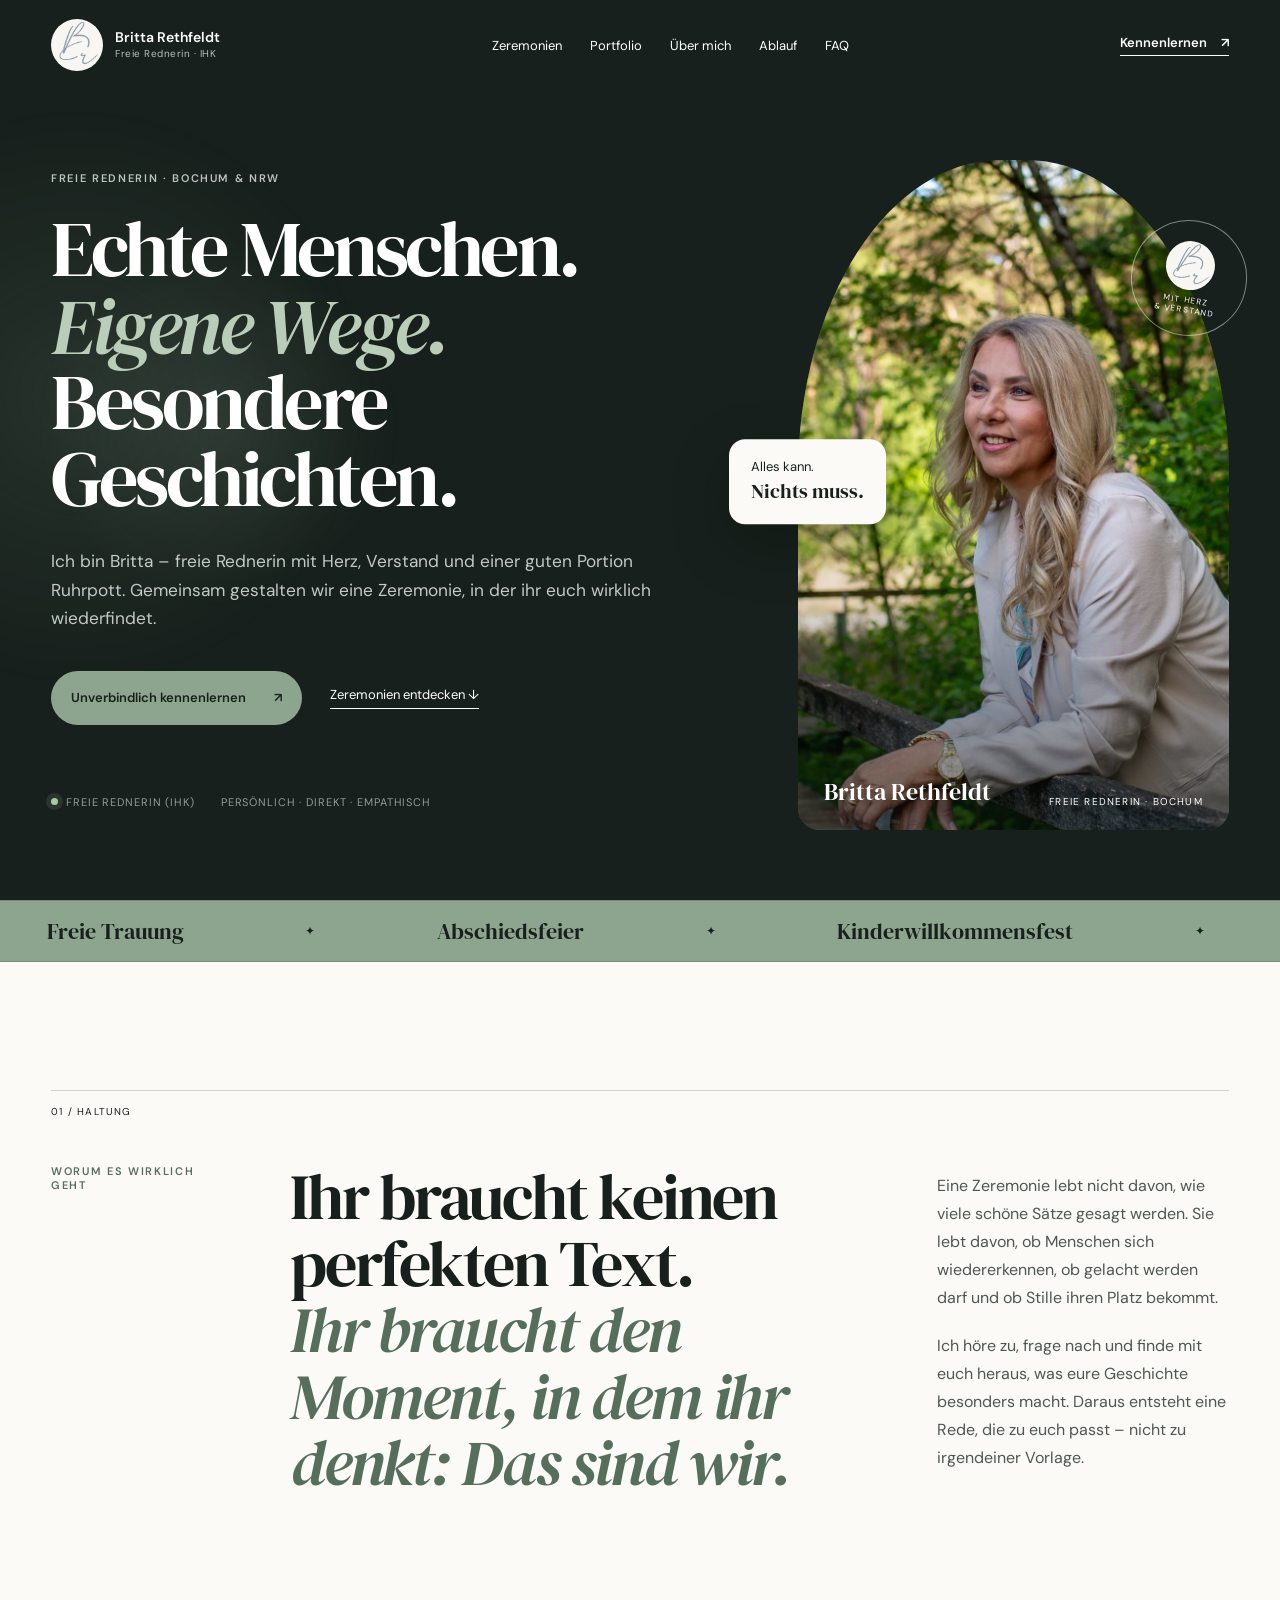
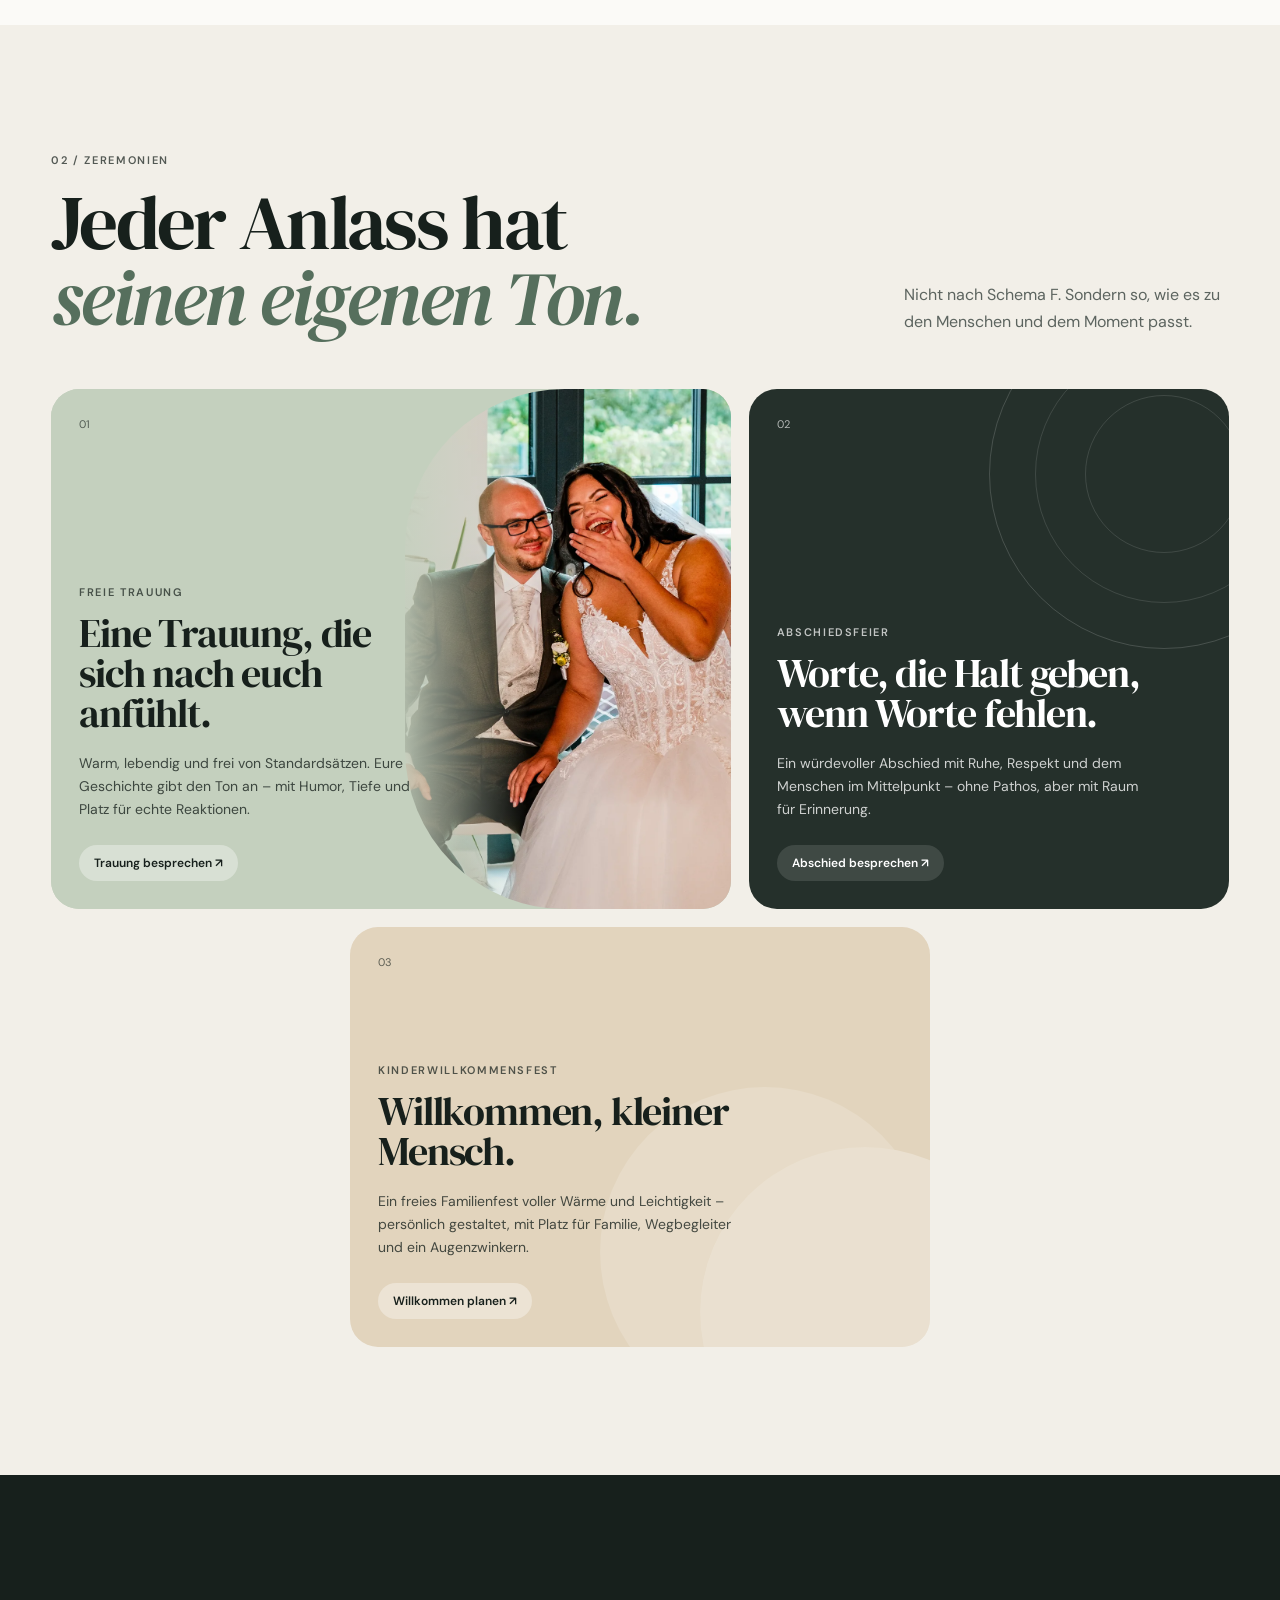
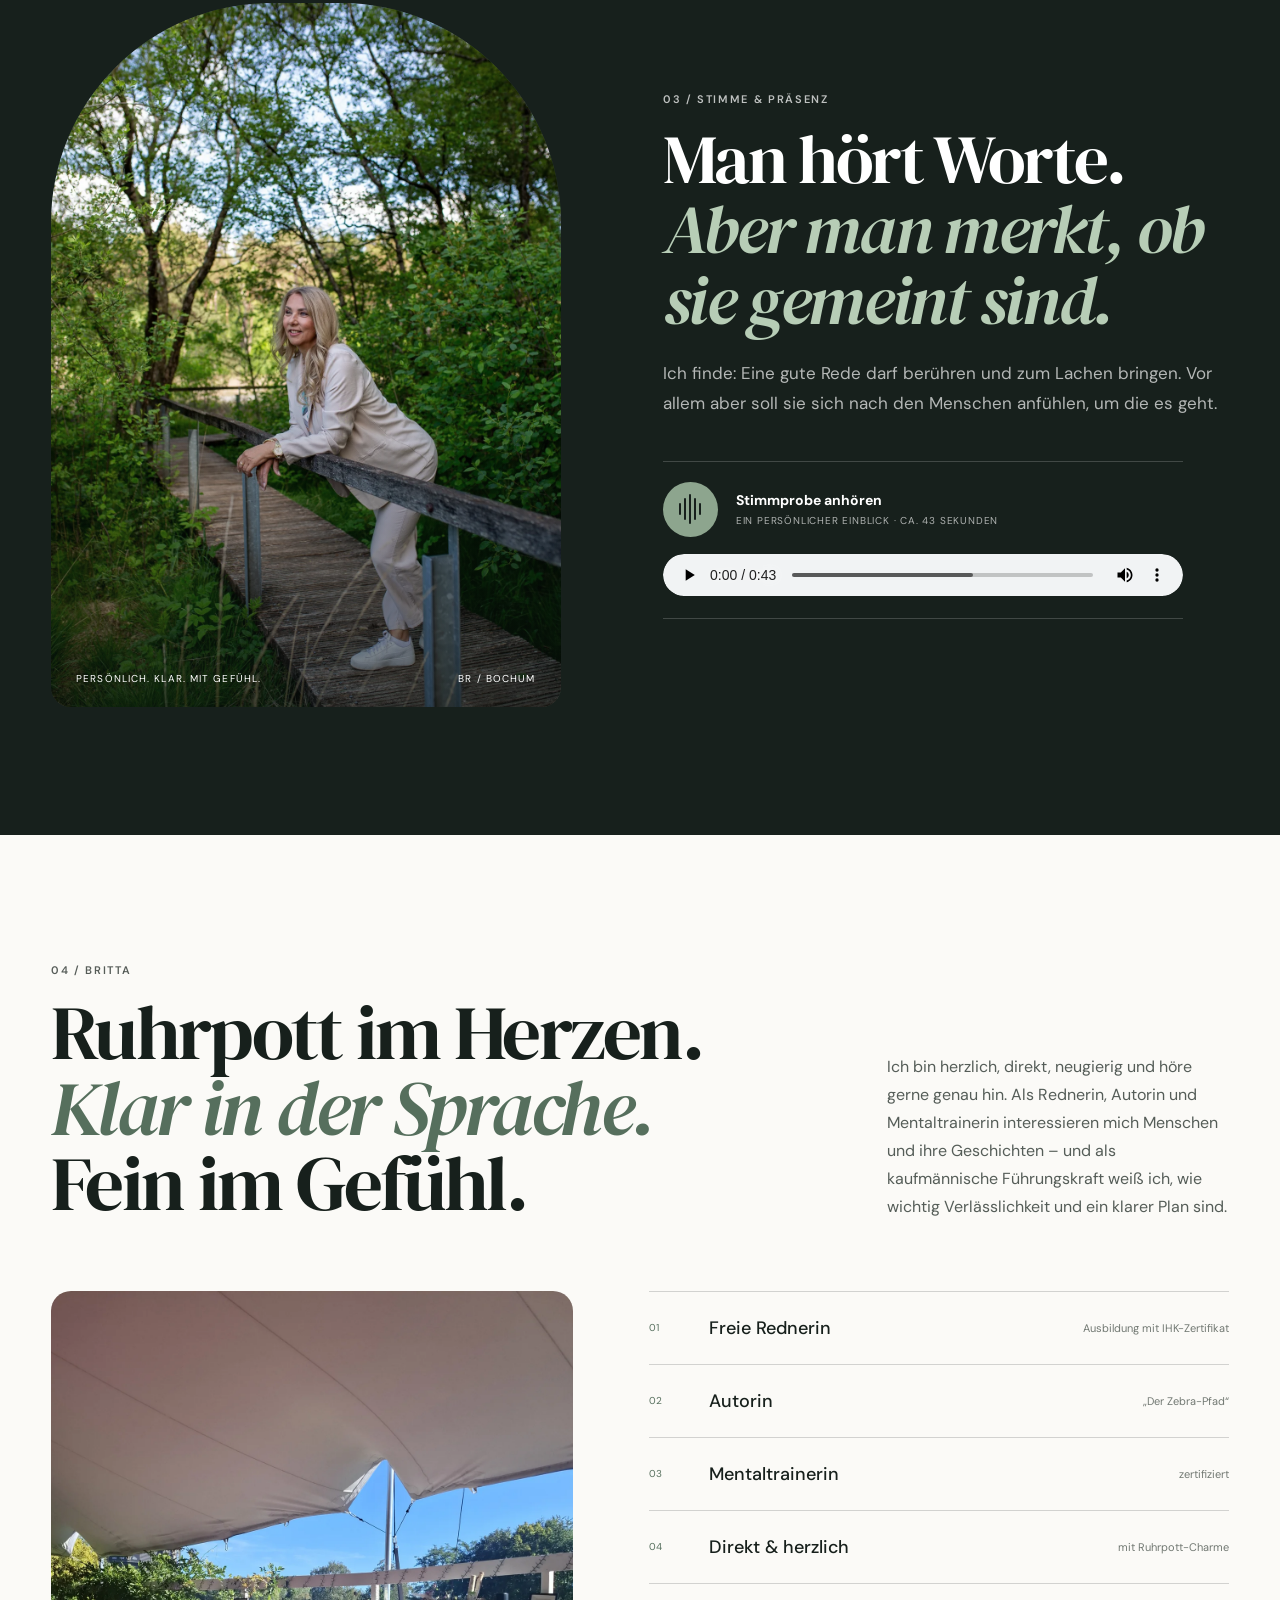
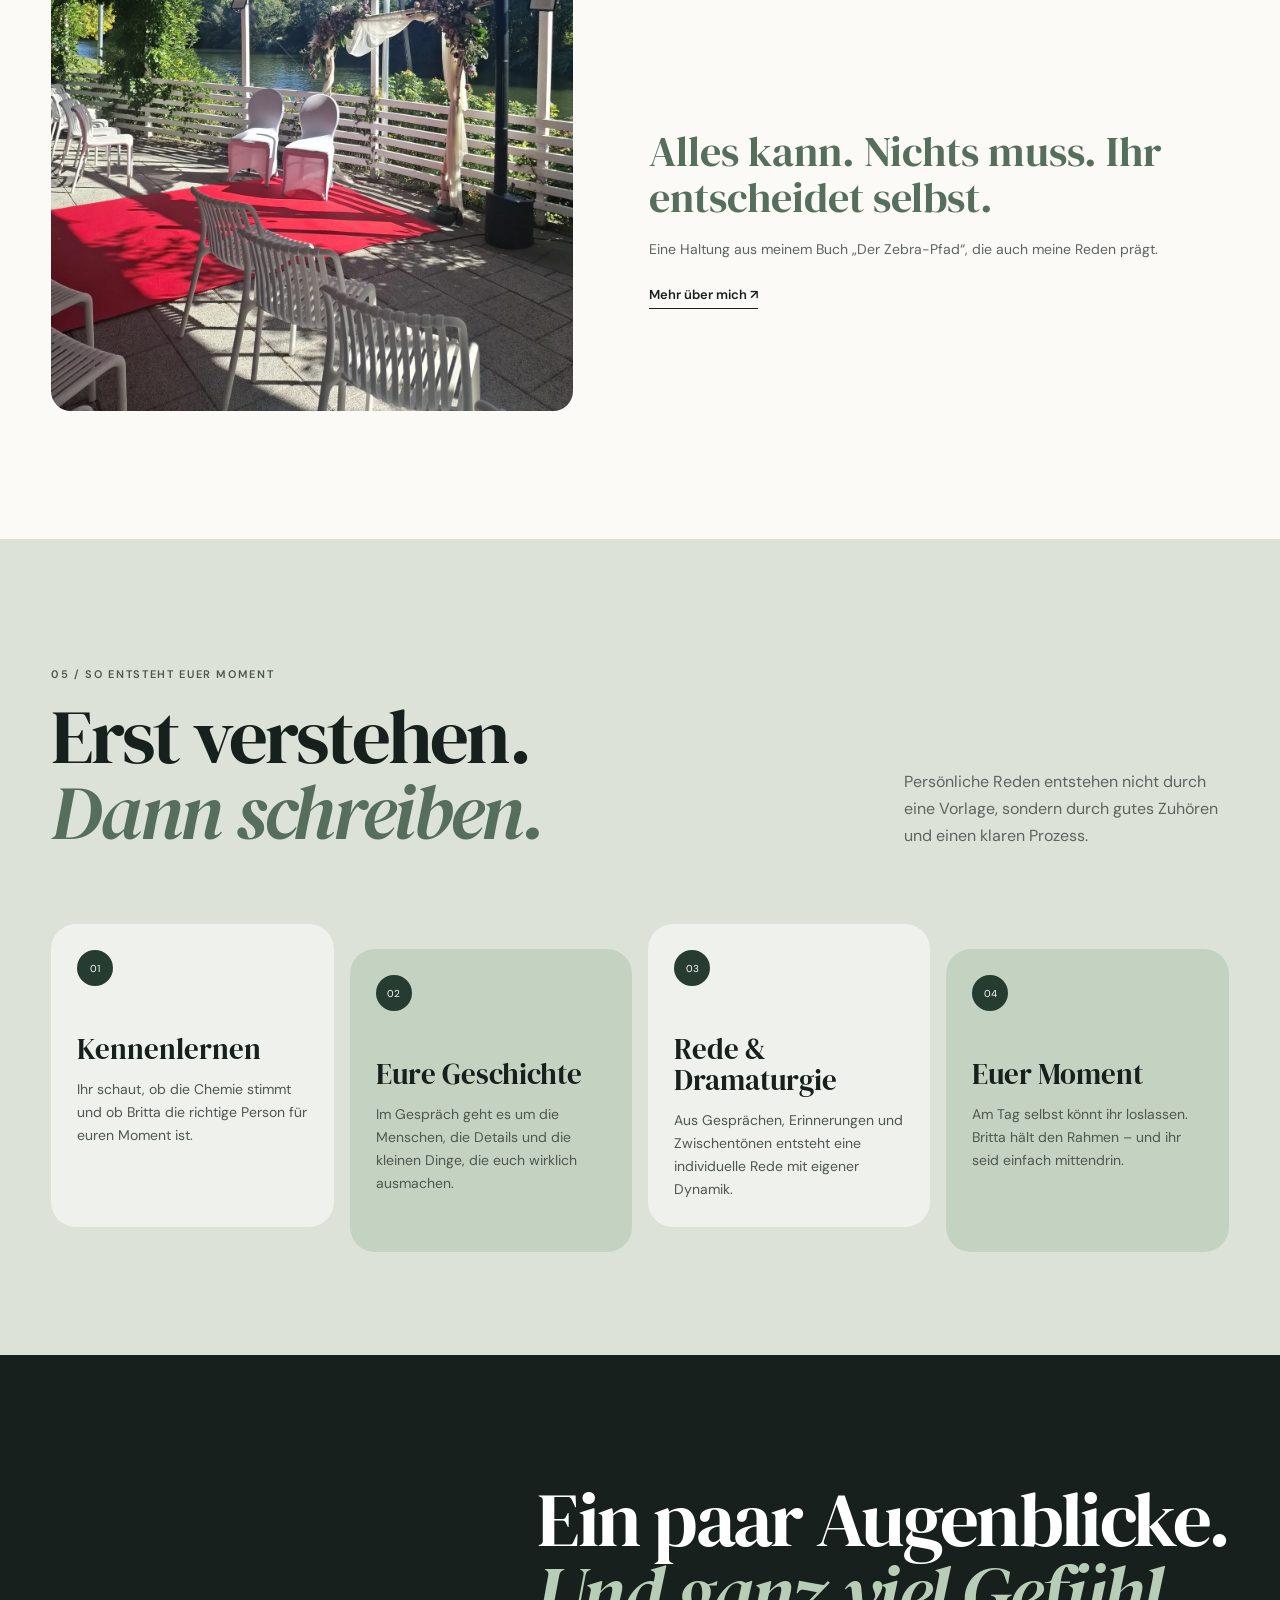
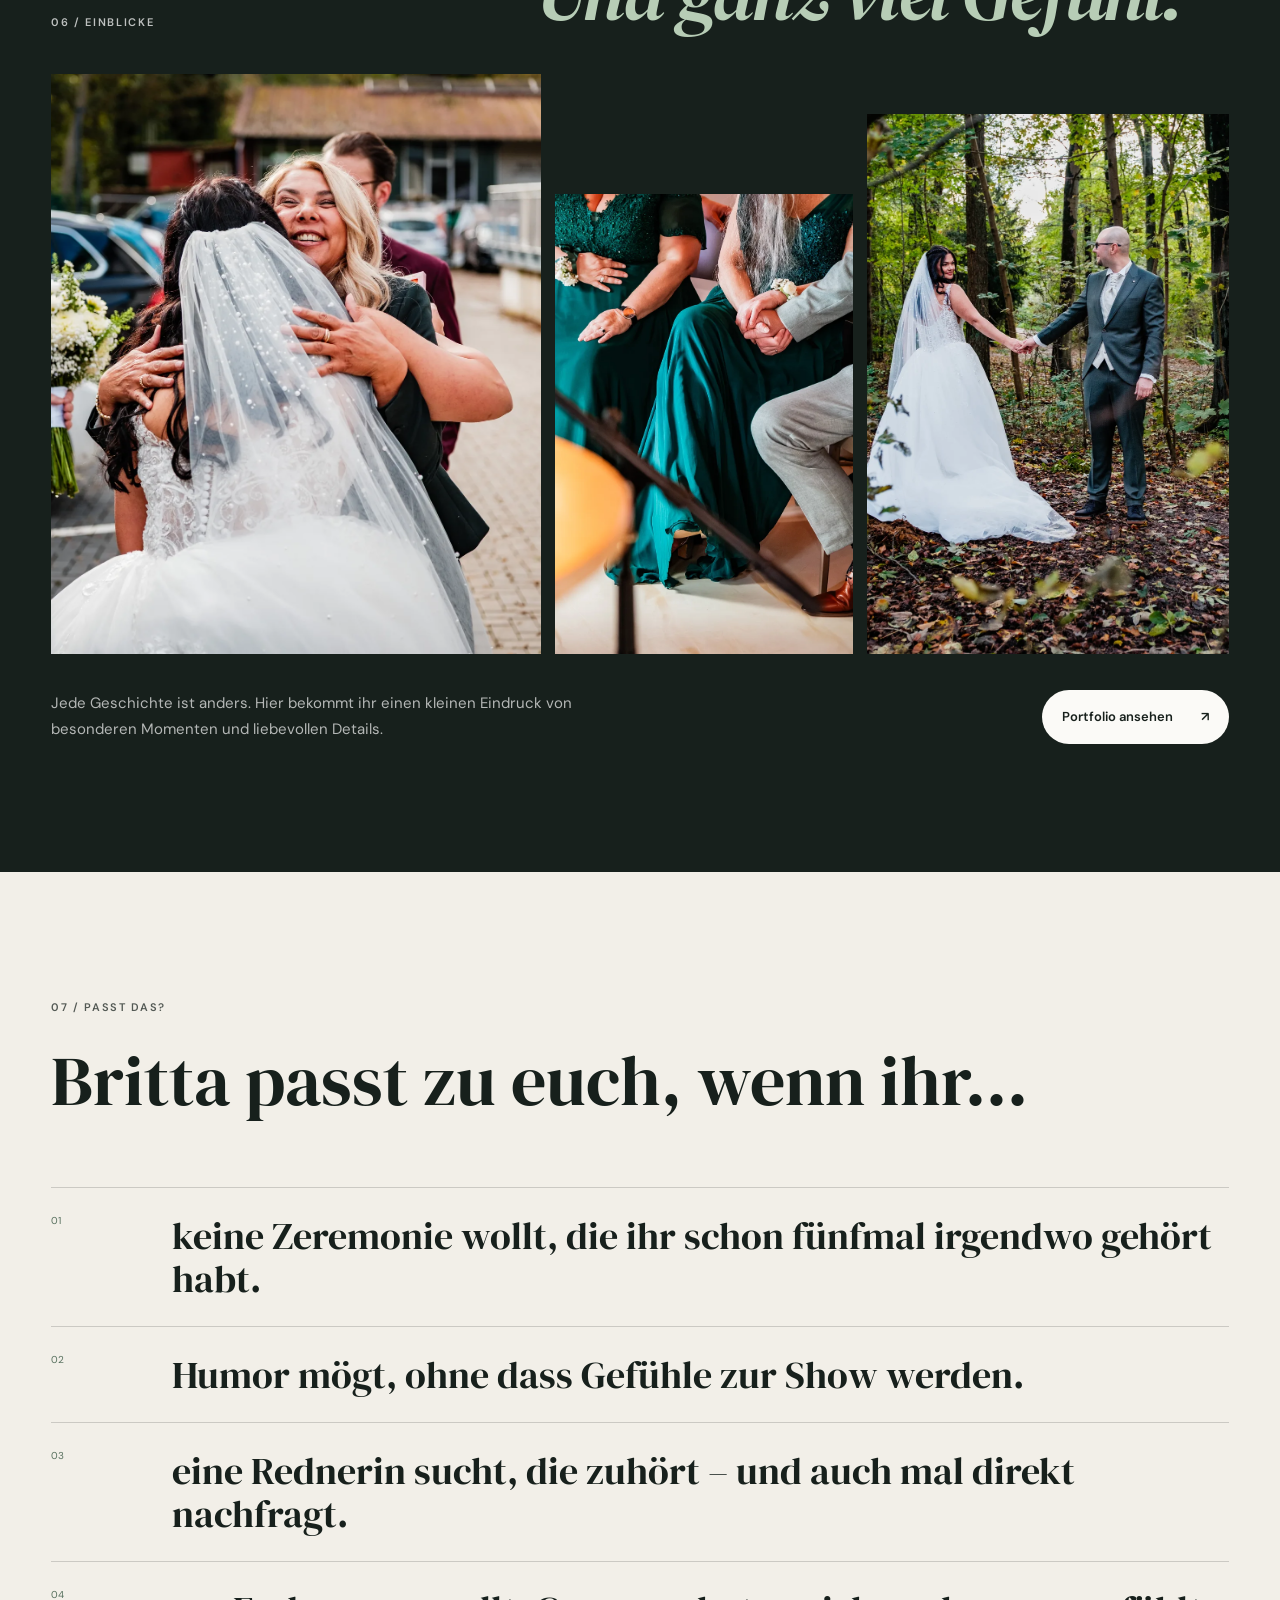
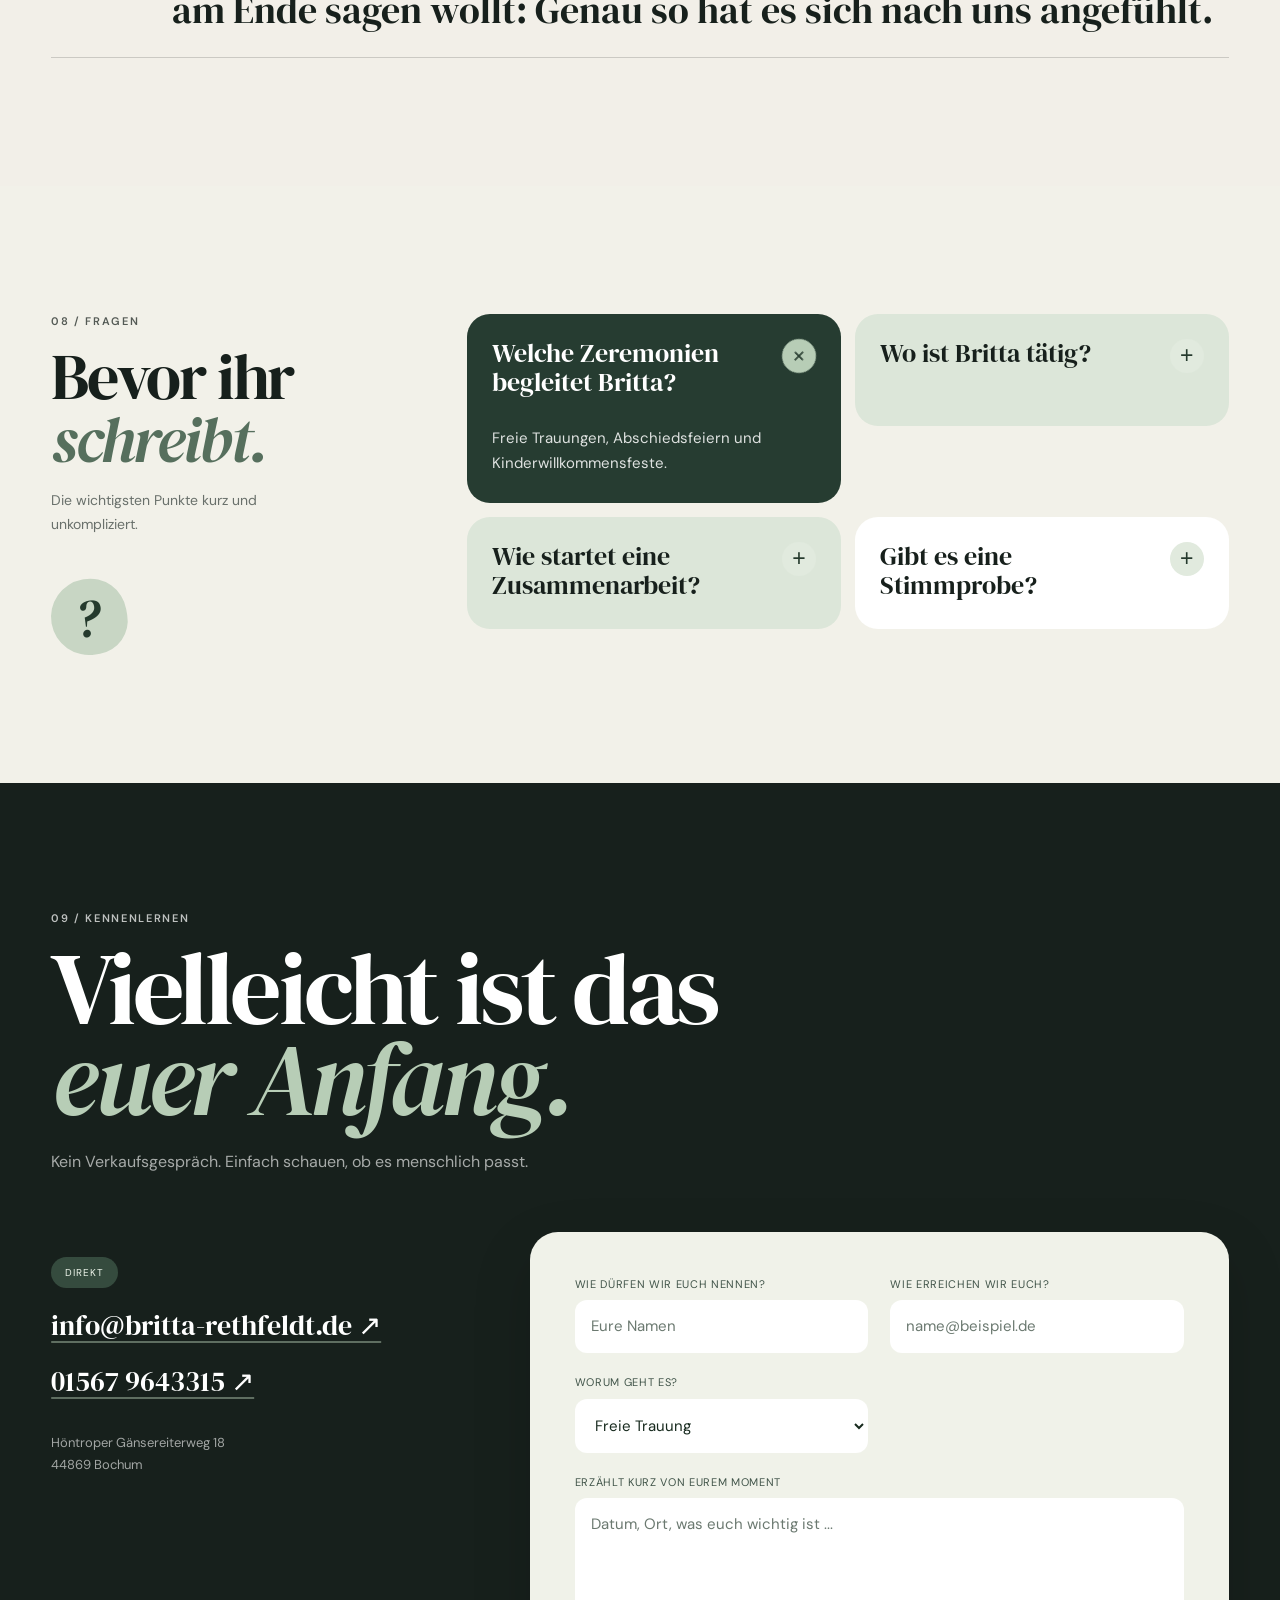
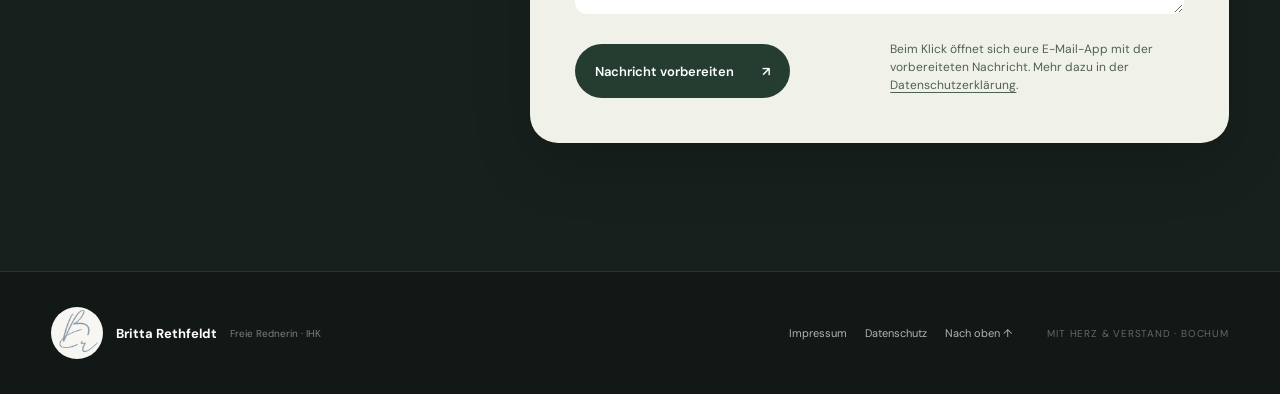
==== commit f2eb5901: "Vermeide wiederholtes Portrait im Startseiten-Über-mich-Bereich" ====
--- a/index.html
+++ b/index.html
@@ -160,7 +160,7 @@
 
       <div class="about-grid">
         <figure class="about-photo" data-reveal>
-          <img src="assets/images/britta-persoenlich.webp" alt="Britta Rethfeldt lacht auf einem Holzsteg im Grünen" width="1333" height="2000" loading="lazy" />
+          <img src="assets/images/zeremonie-draussen.webp" alt="Liebevoll vorbereiteter Platz für eine persönliche Zeremonie im Freien" width="1350" height="1800" loading="lazy" />
         </figure>
         <div class="about-facts" data-reveal>
           <div class="fact"><span>01</span><strong>Freie Rednerin</strong><small>Ausbildung mit IHK-Zertifikat</small></div>
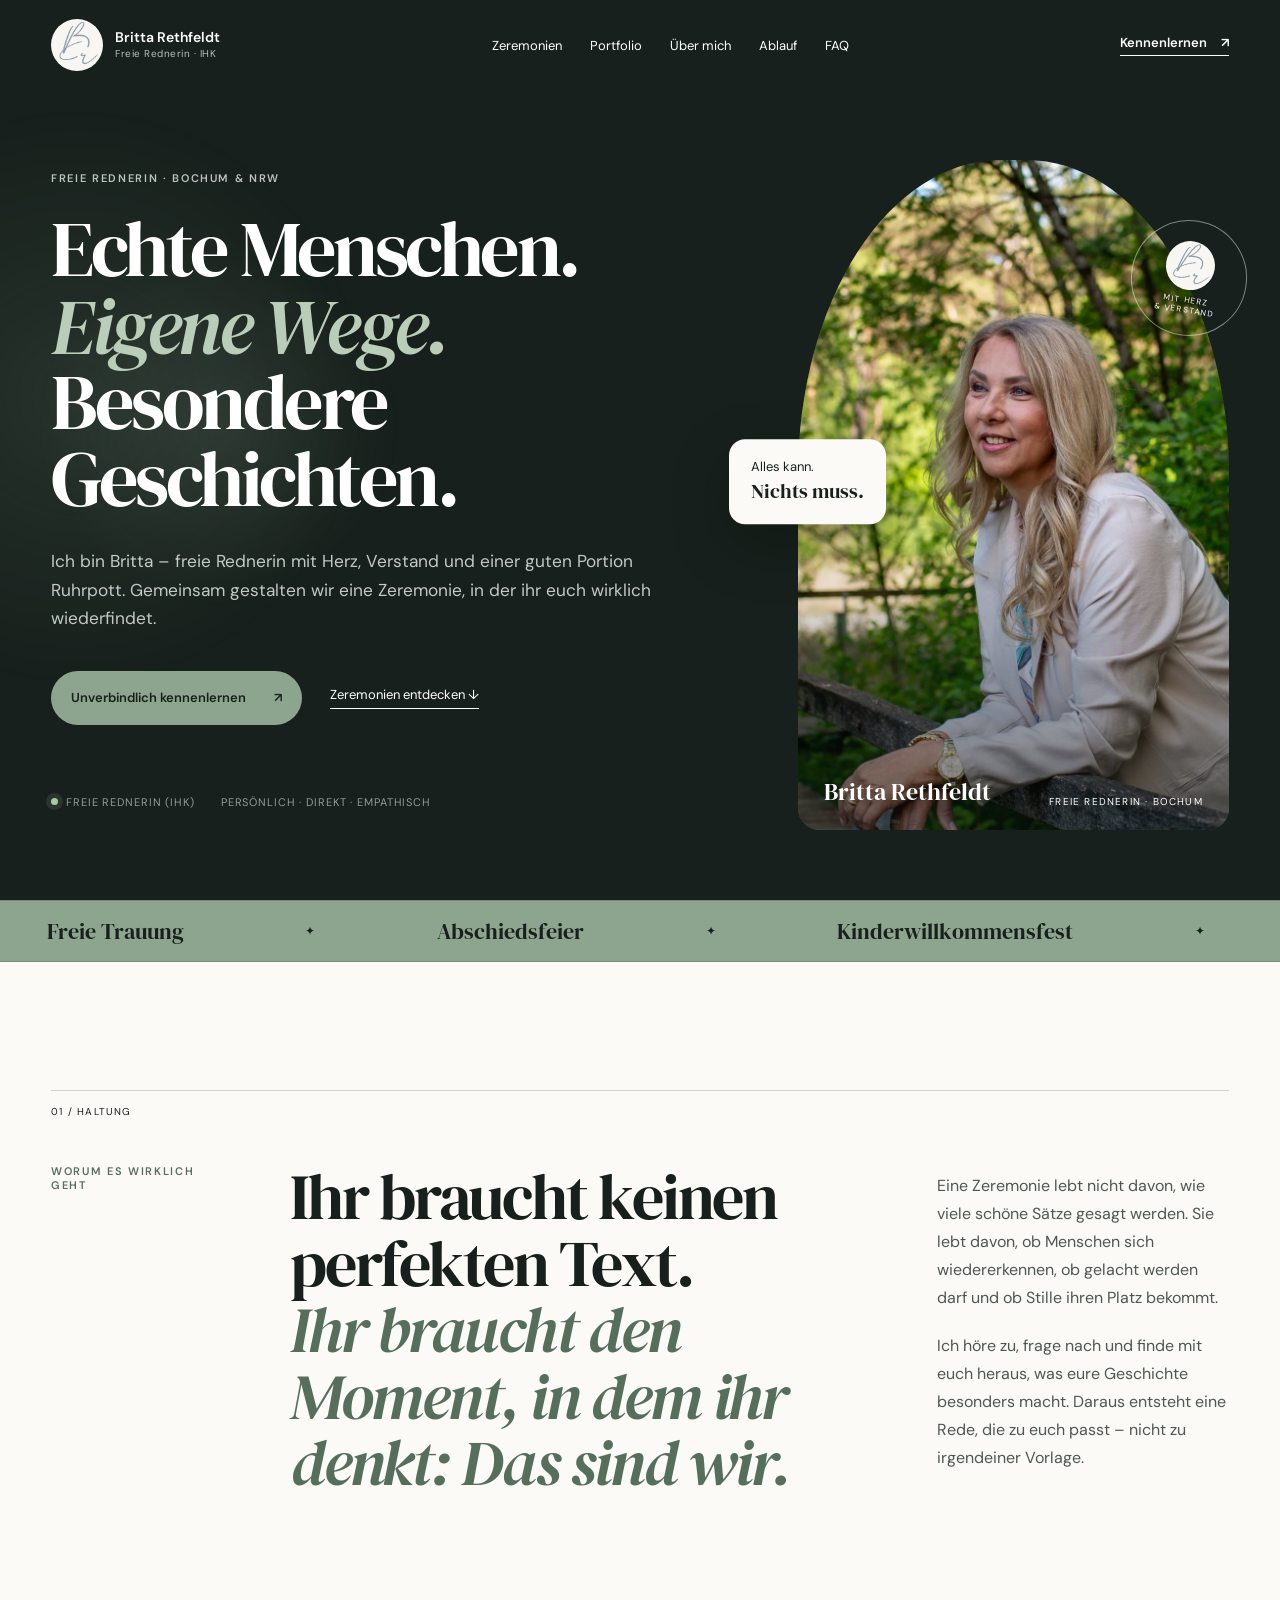
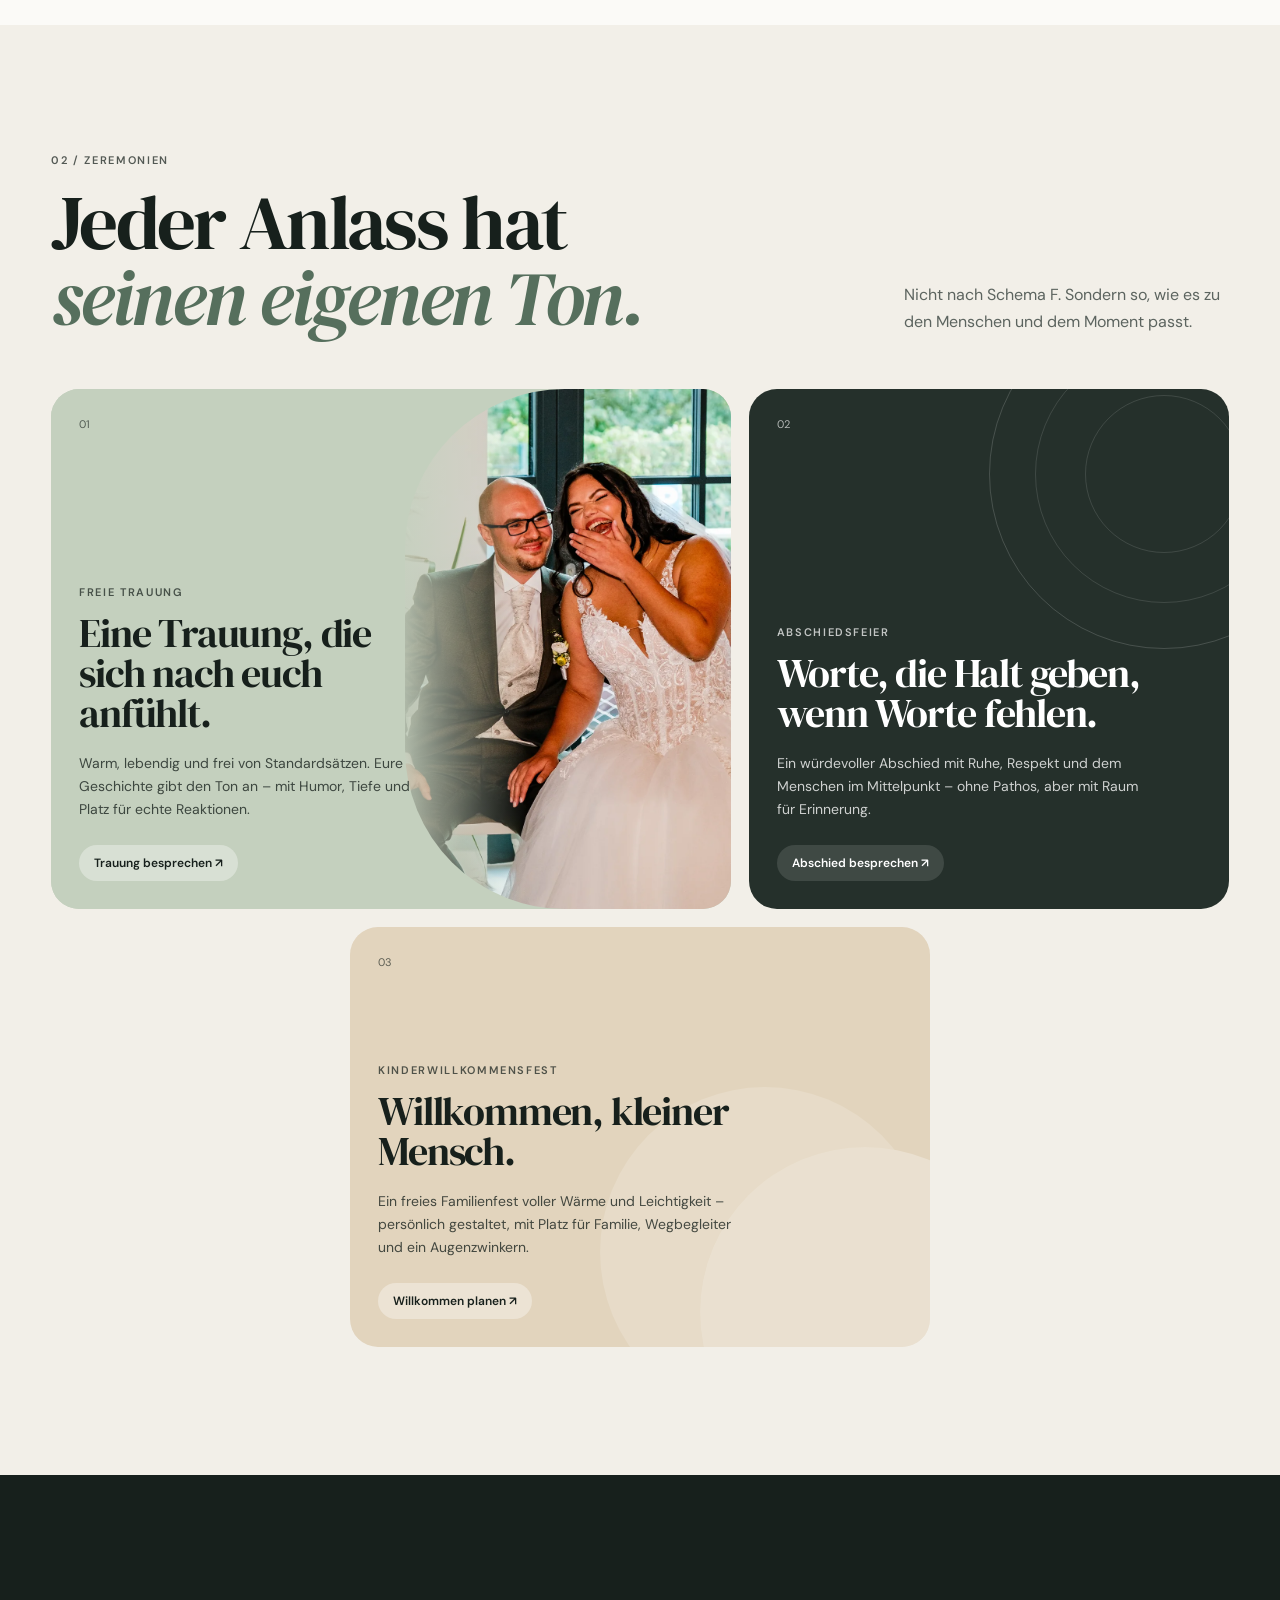
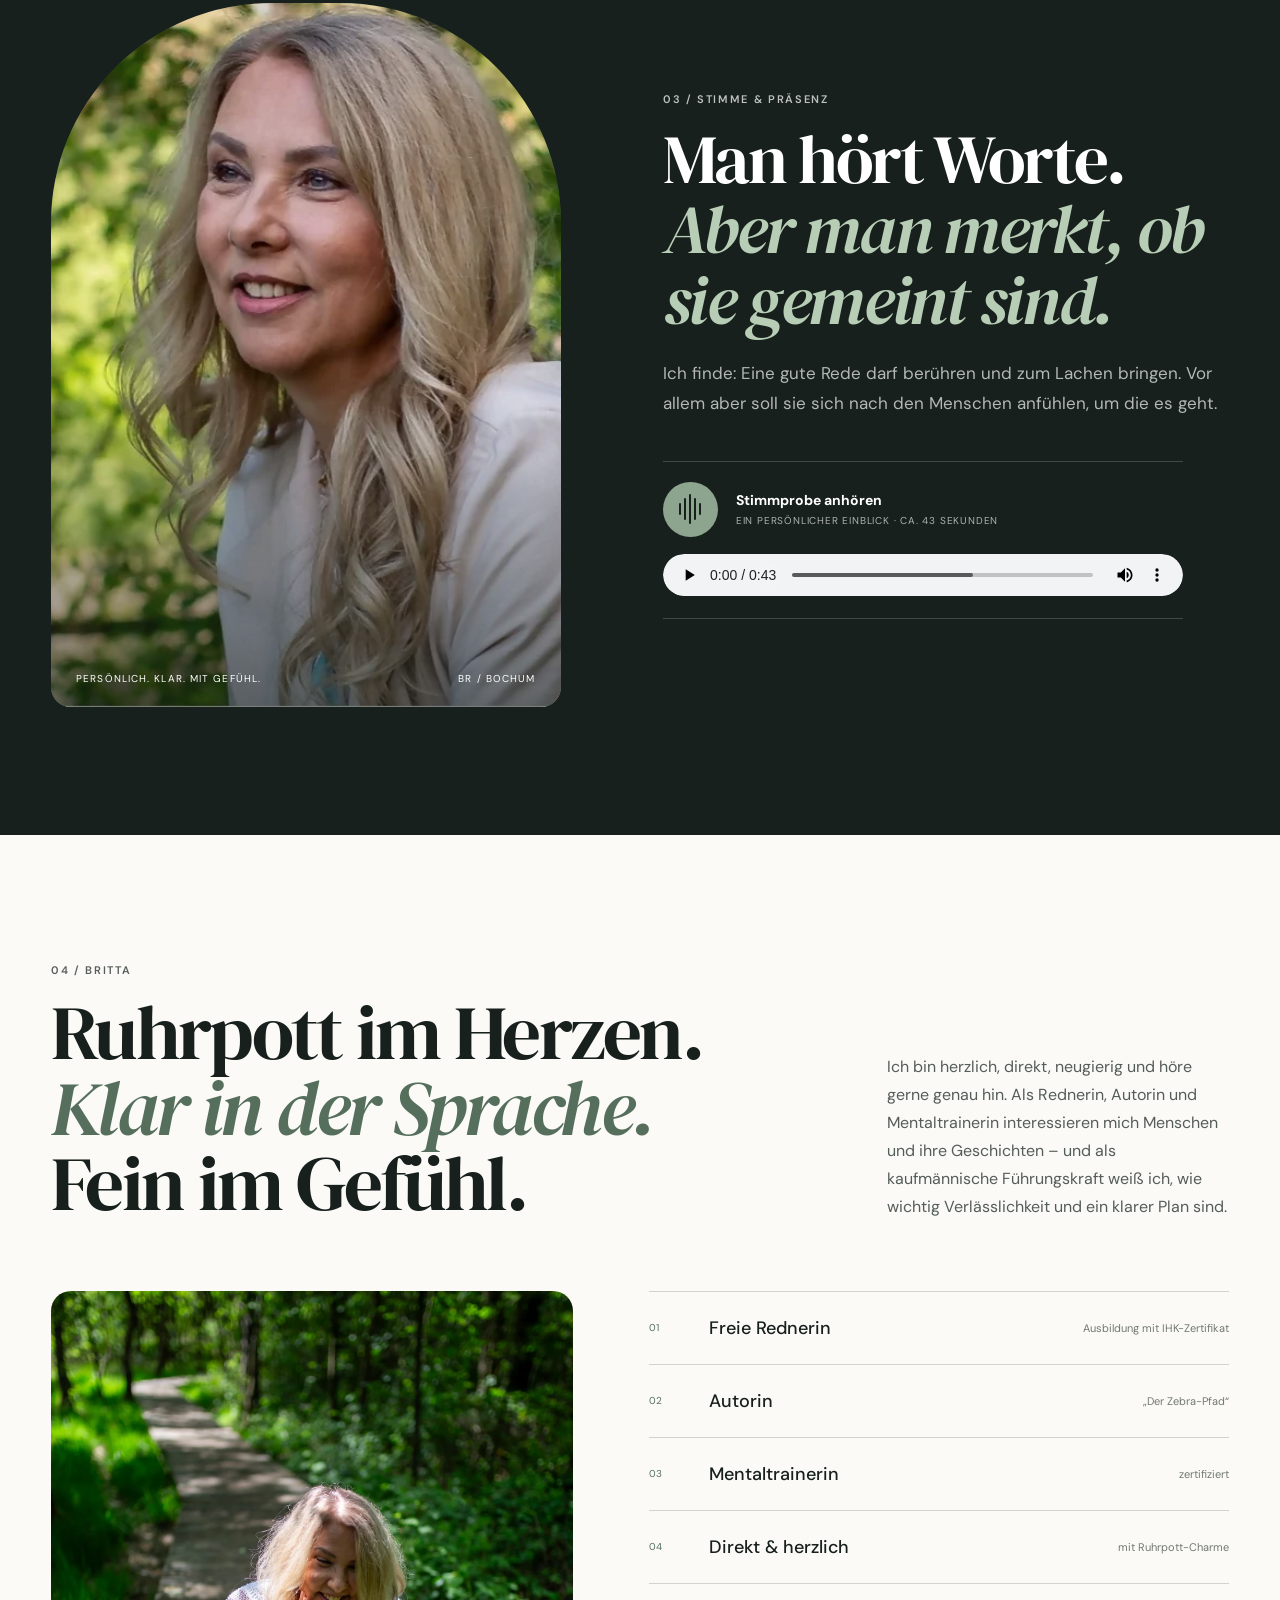
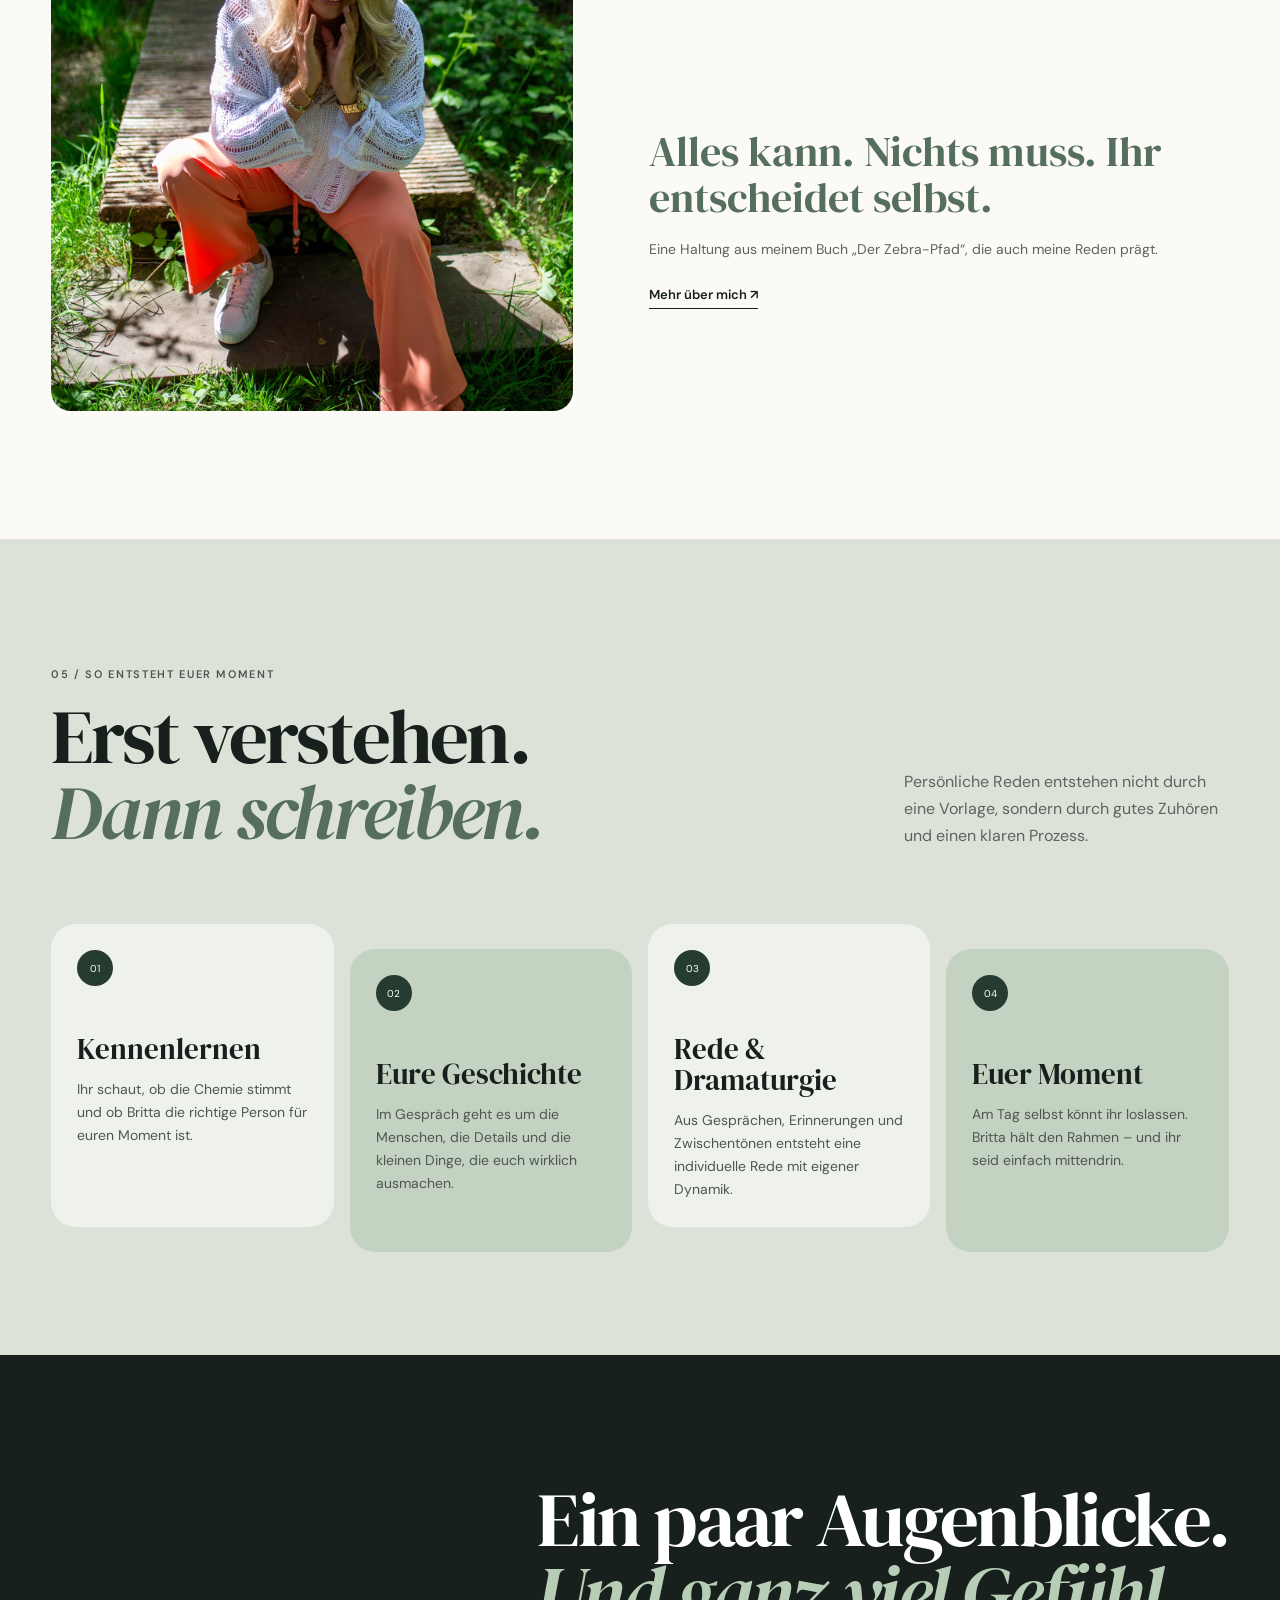
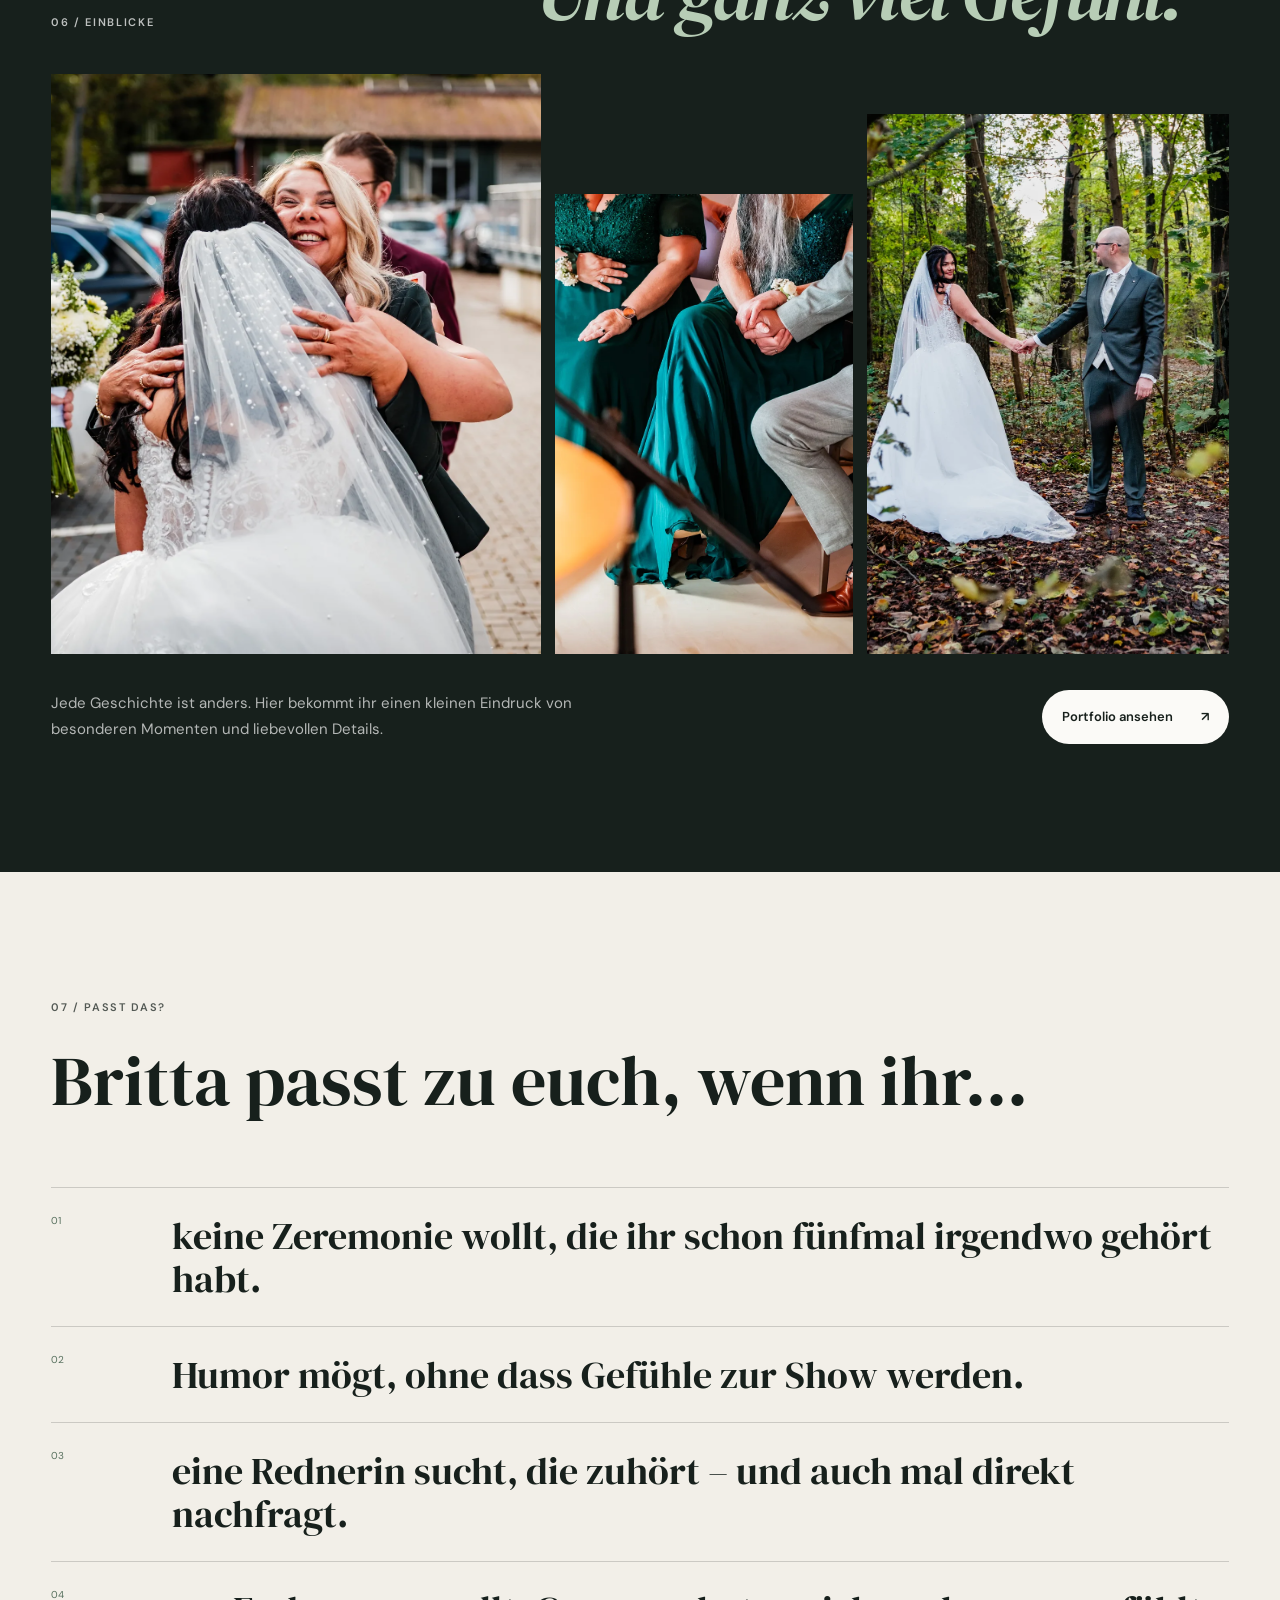
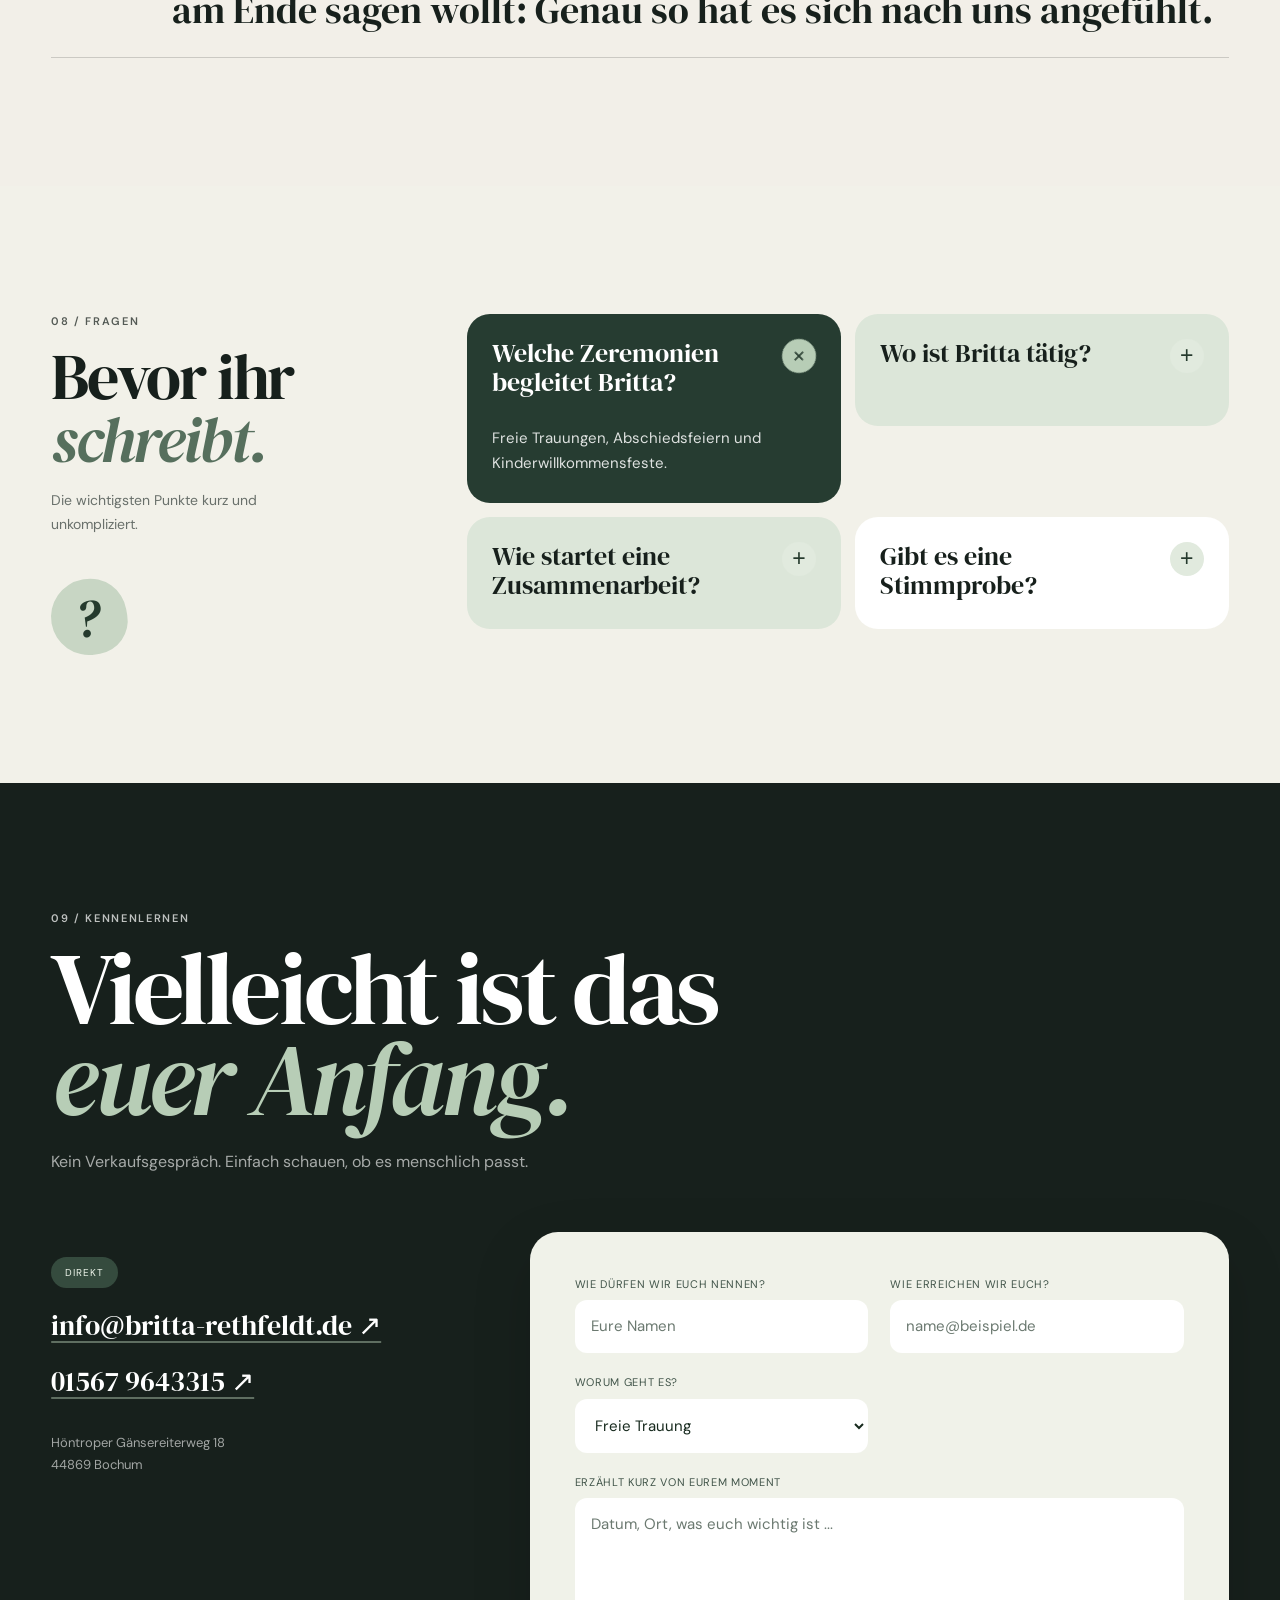
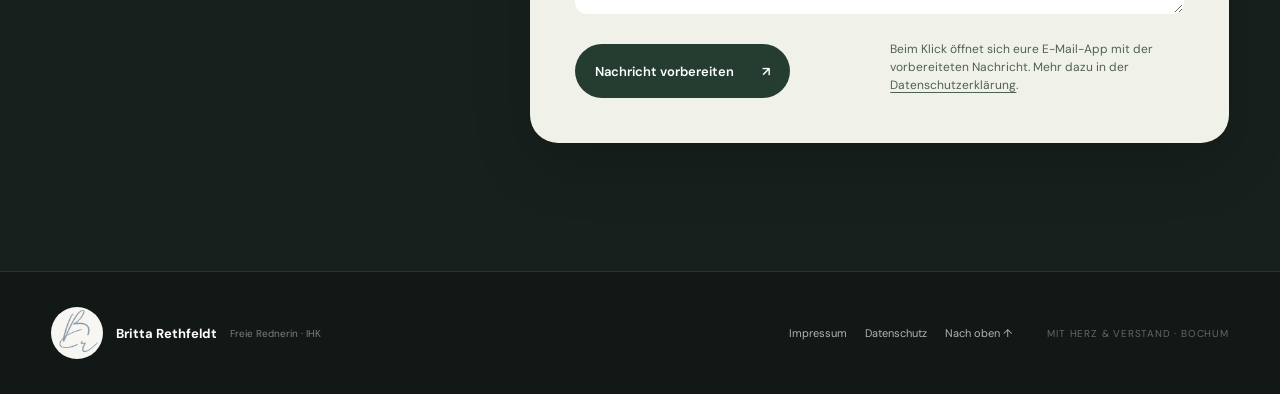
==== commit 8d7f7629: "Give voice and about sections distinct Britta portraits" ====
--- a/index.html
+++ b/index.html
@@ -132,7 +132,7 @@
 
     <section class="voice section-pad" id="stimmprobe">
       <figure class="voice-image" data-reveal>
-        <img src="assets/images/britta-bruecke.webp" alt="Britta Rethfeldt draußen auf einer Holzbrücke" width="1333" height="2000" loading="lazy" />
+        <img src="assets/images/britta-nah.webp" alt="Nahaufnahme von Britta Rethfeldt im Grünen" width="859" height="645" loading="lazy" />
         <figcaption class="image-caption"><span>Persönlich. Klar. Mit Gefühl.</span><span>BR / Bochum</span></figcaption>
       </figure>
       <div class="voice-copy" data-reveal>
@@ -160,7 +160,7 @@
 
       <div class="about-grid">
         <figure class="about-photo" data-reveal>
-          <img src="assets/images/zeremonie-draussen.webp" alt="Liebevoll vorbereiteter Platz für eine persönliche Zeremonie im Freien" width="1350" height="1800" loading="lazy" />
+          <img src="assets/images/britta-persoenlich.webp" alt="Britta Rethfeldt lacht auf einem Holzsteg im Grünen" width="1333" height="2000" loading="lazy" />
         </figure>
         <div class="about-facts" data-reveal>
           <div class="fact"><span>01</span><strong>Freie Rednerin</strong><small>Ausbildung mit IHK-Zertifikat</small></div>
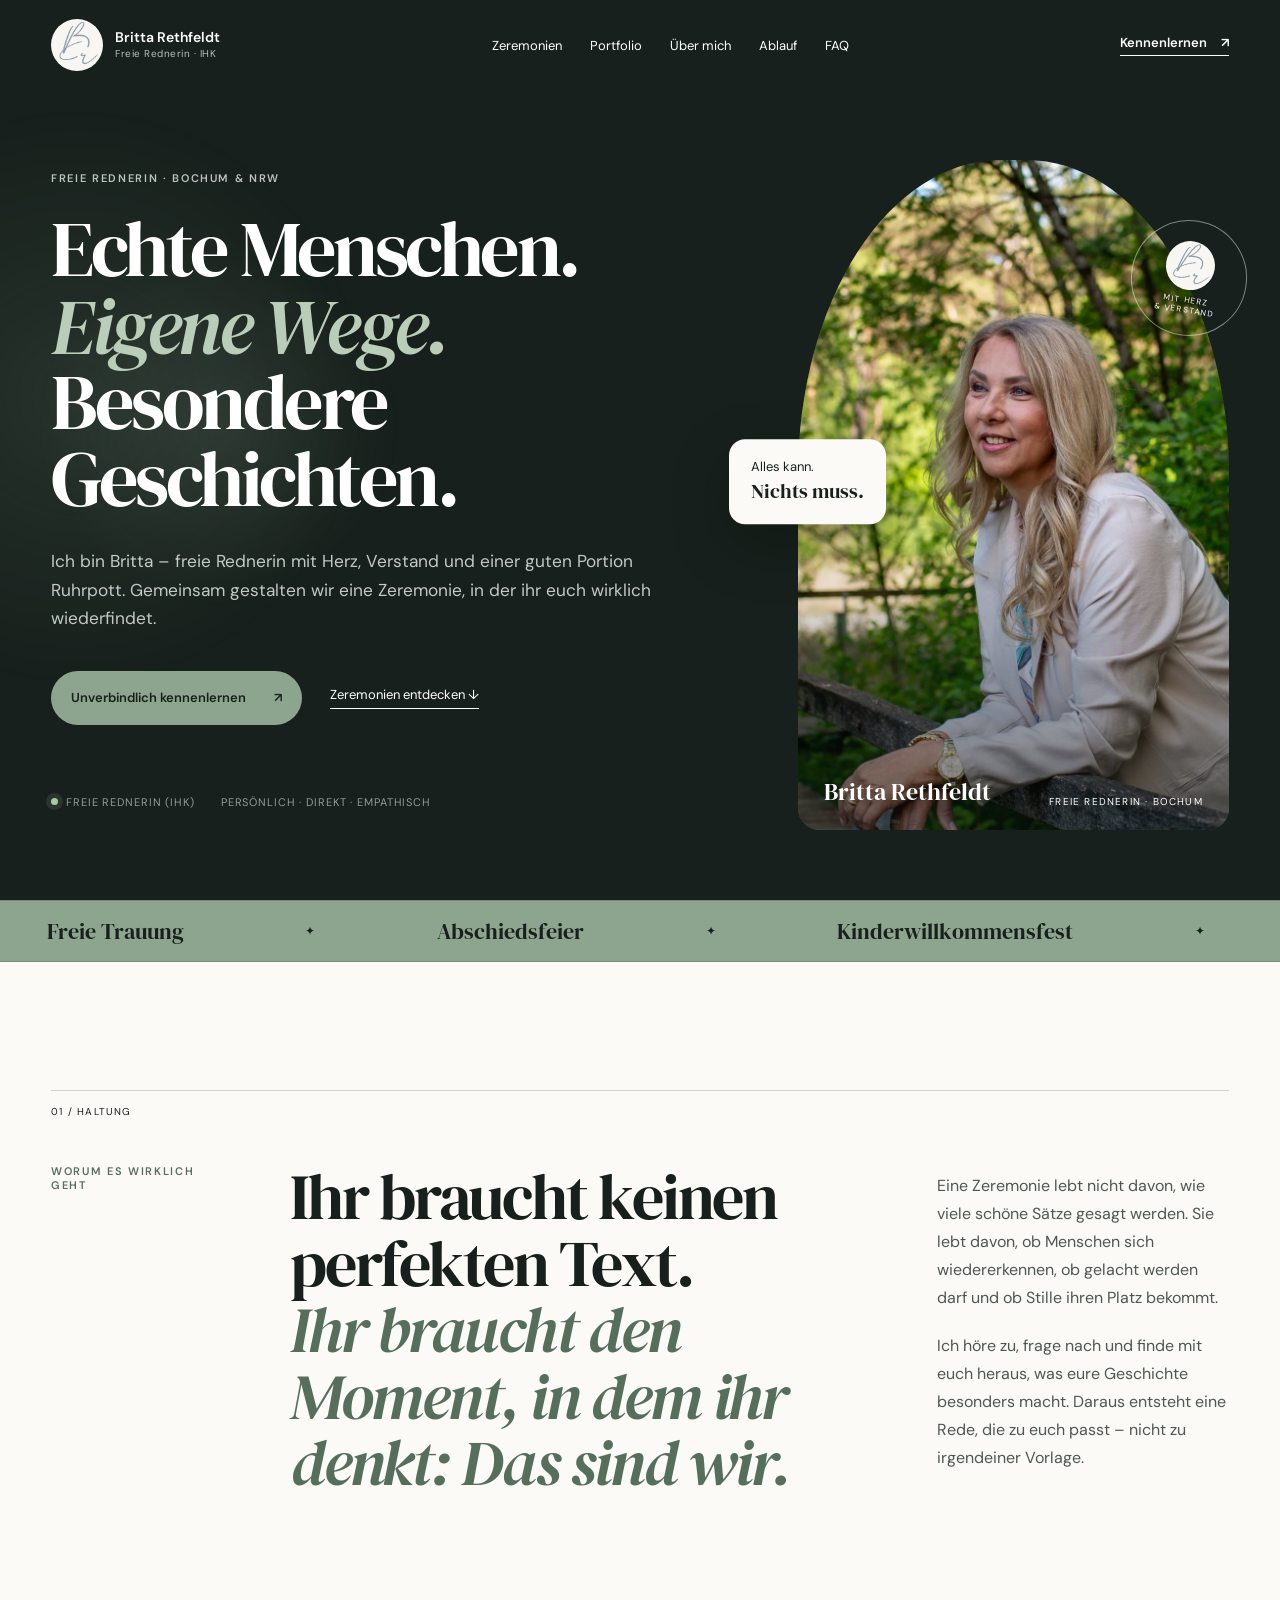
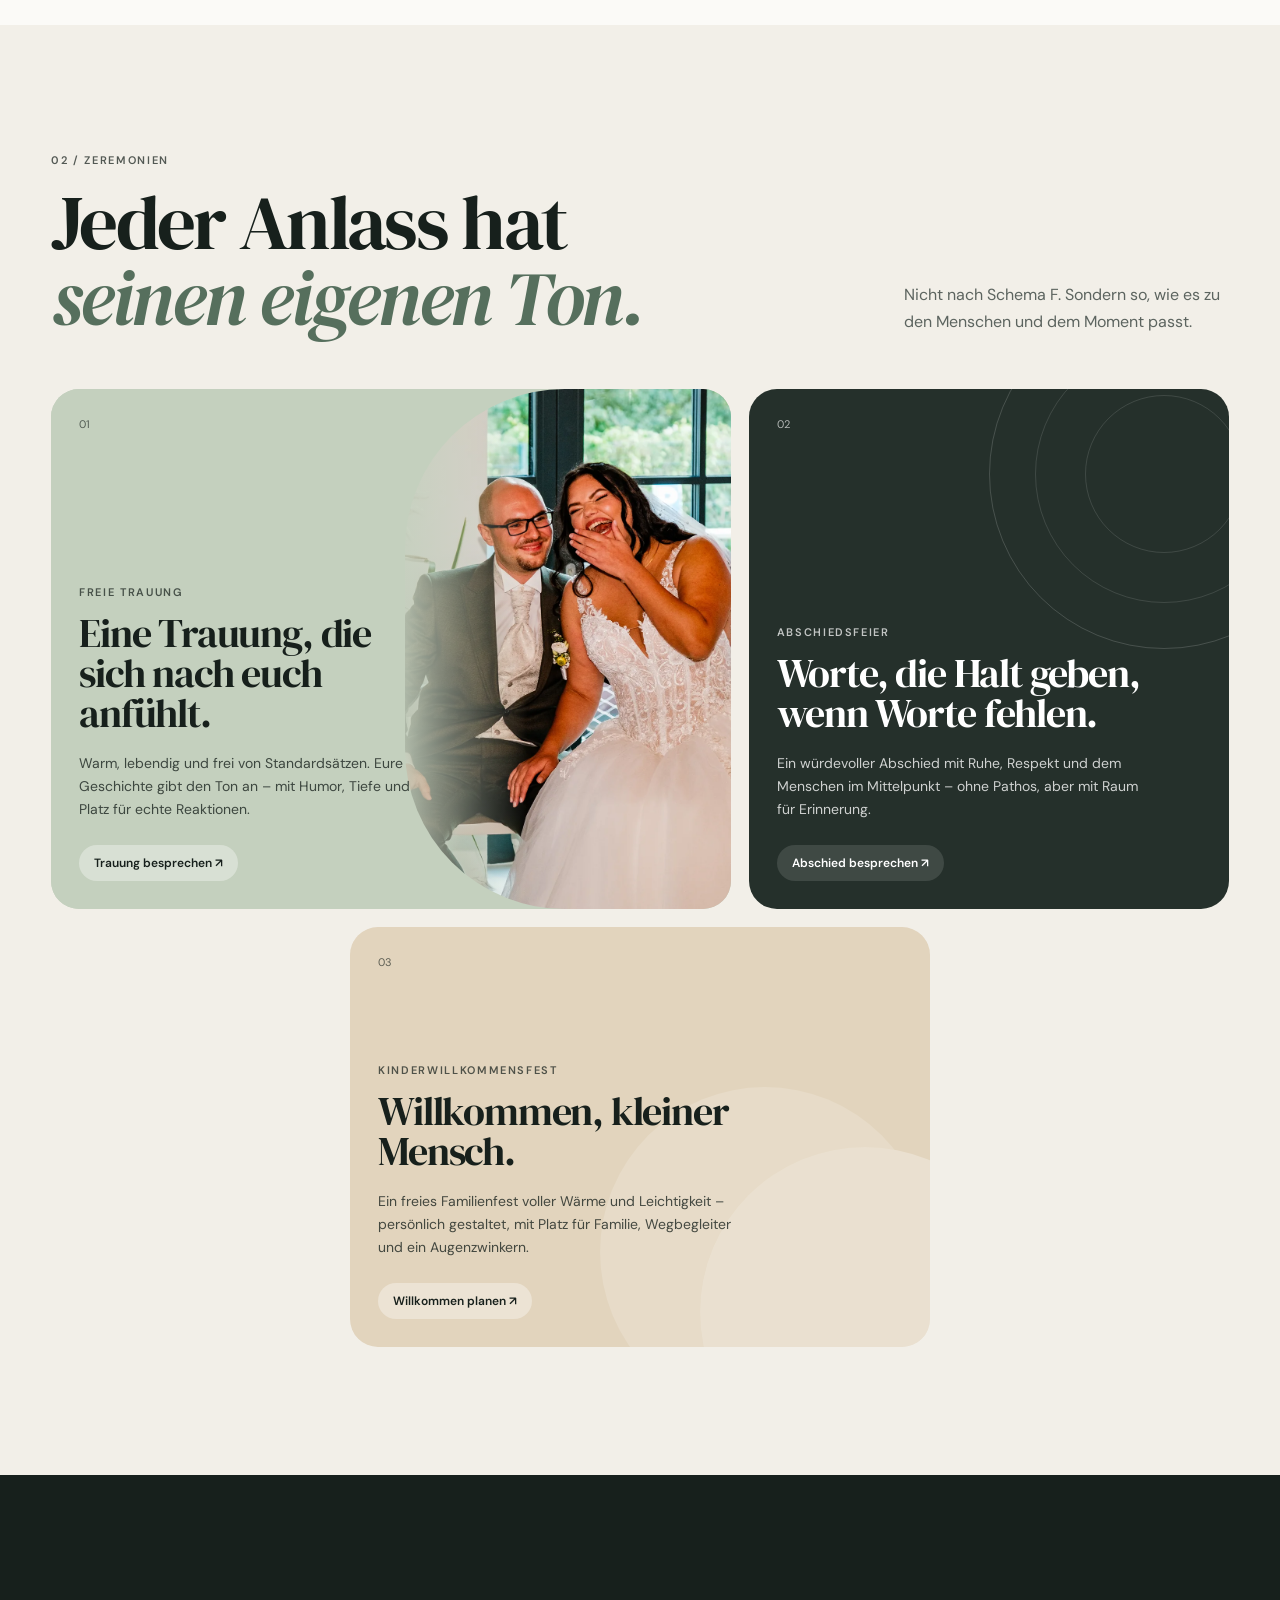
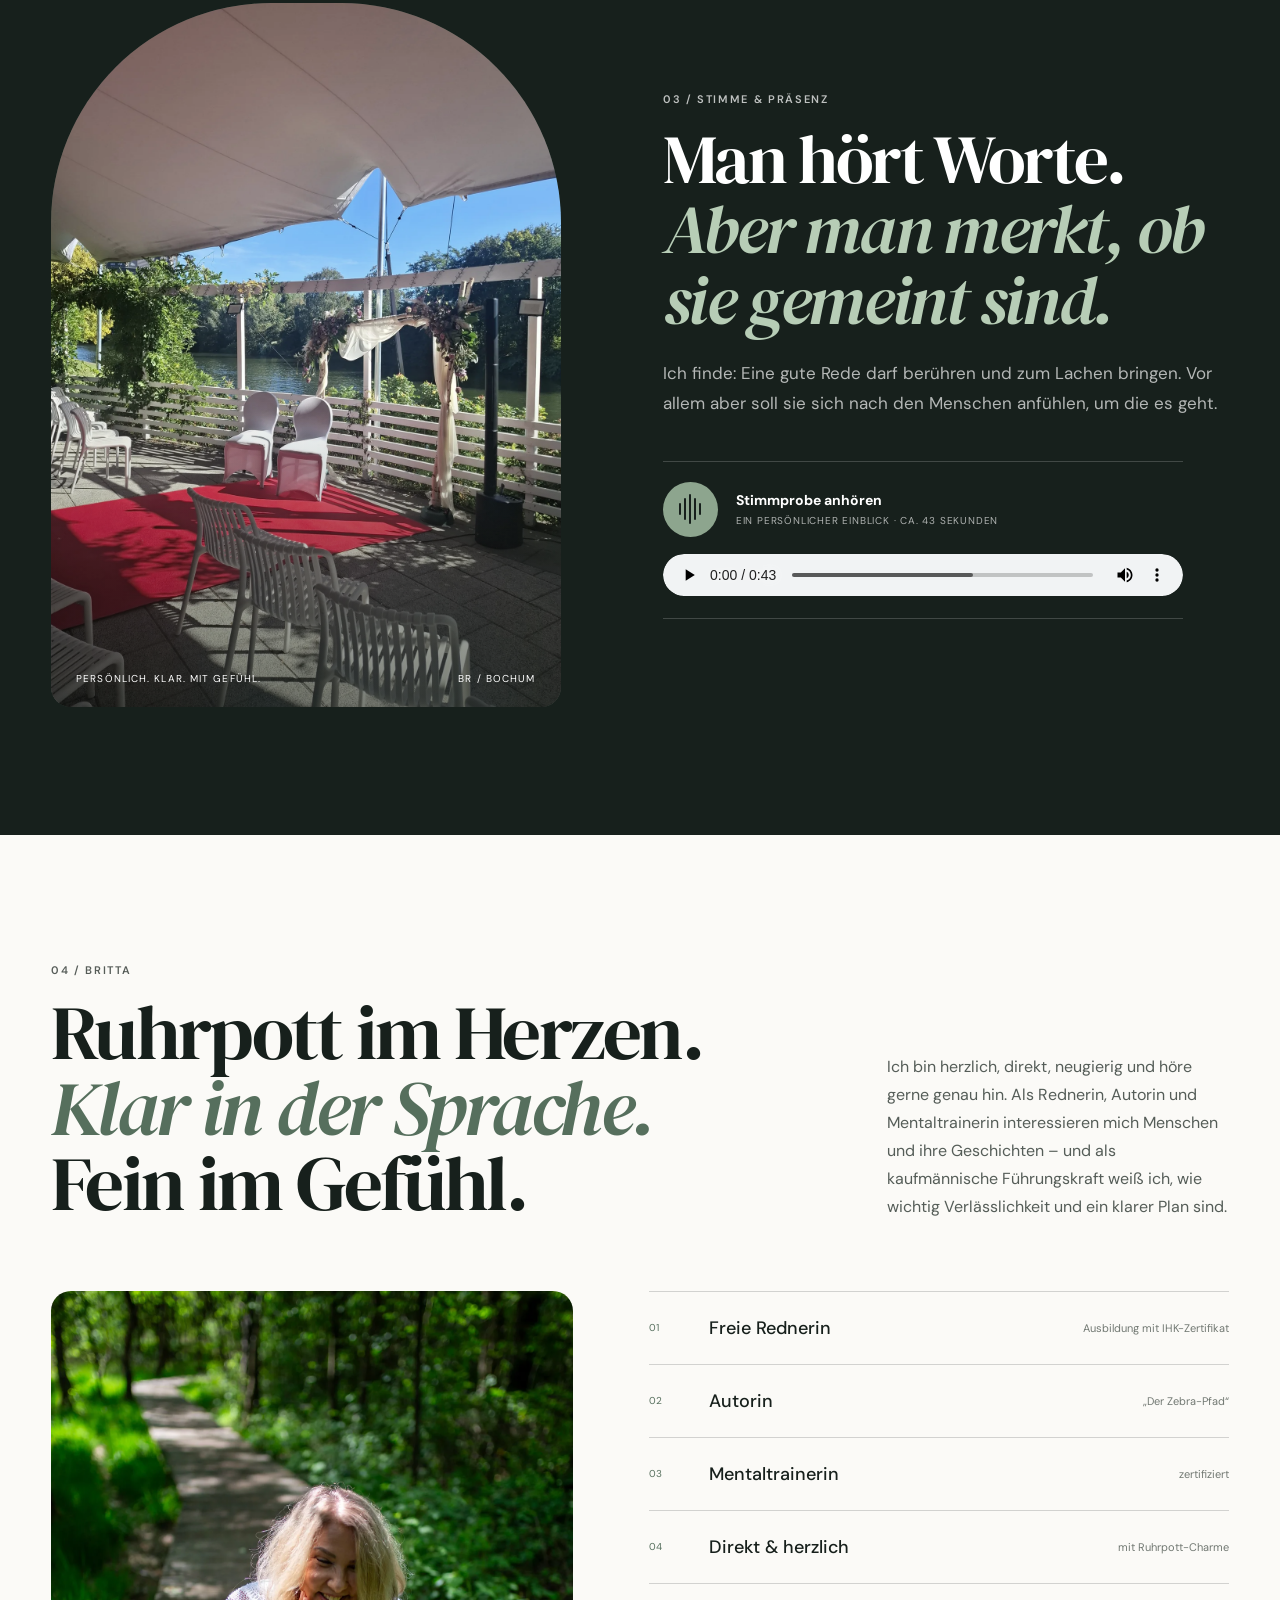
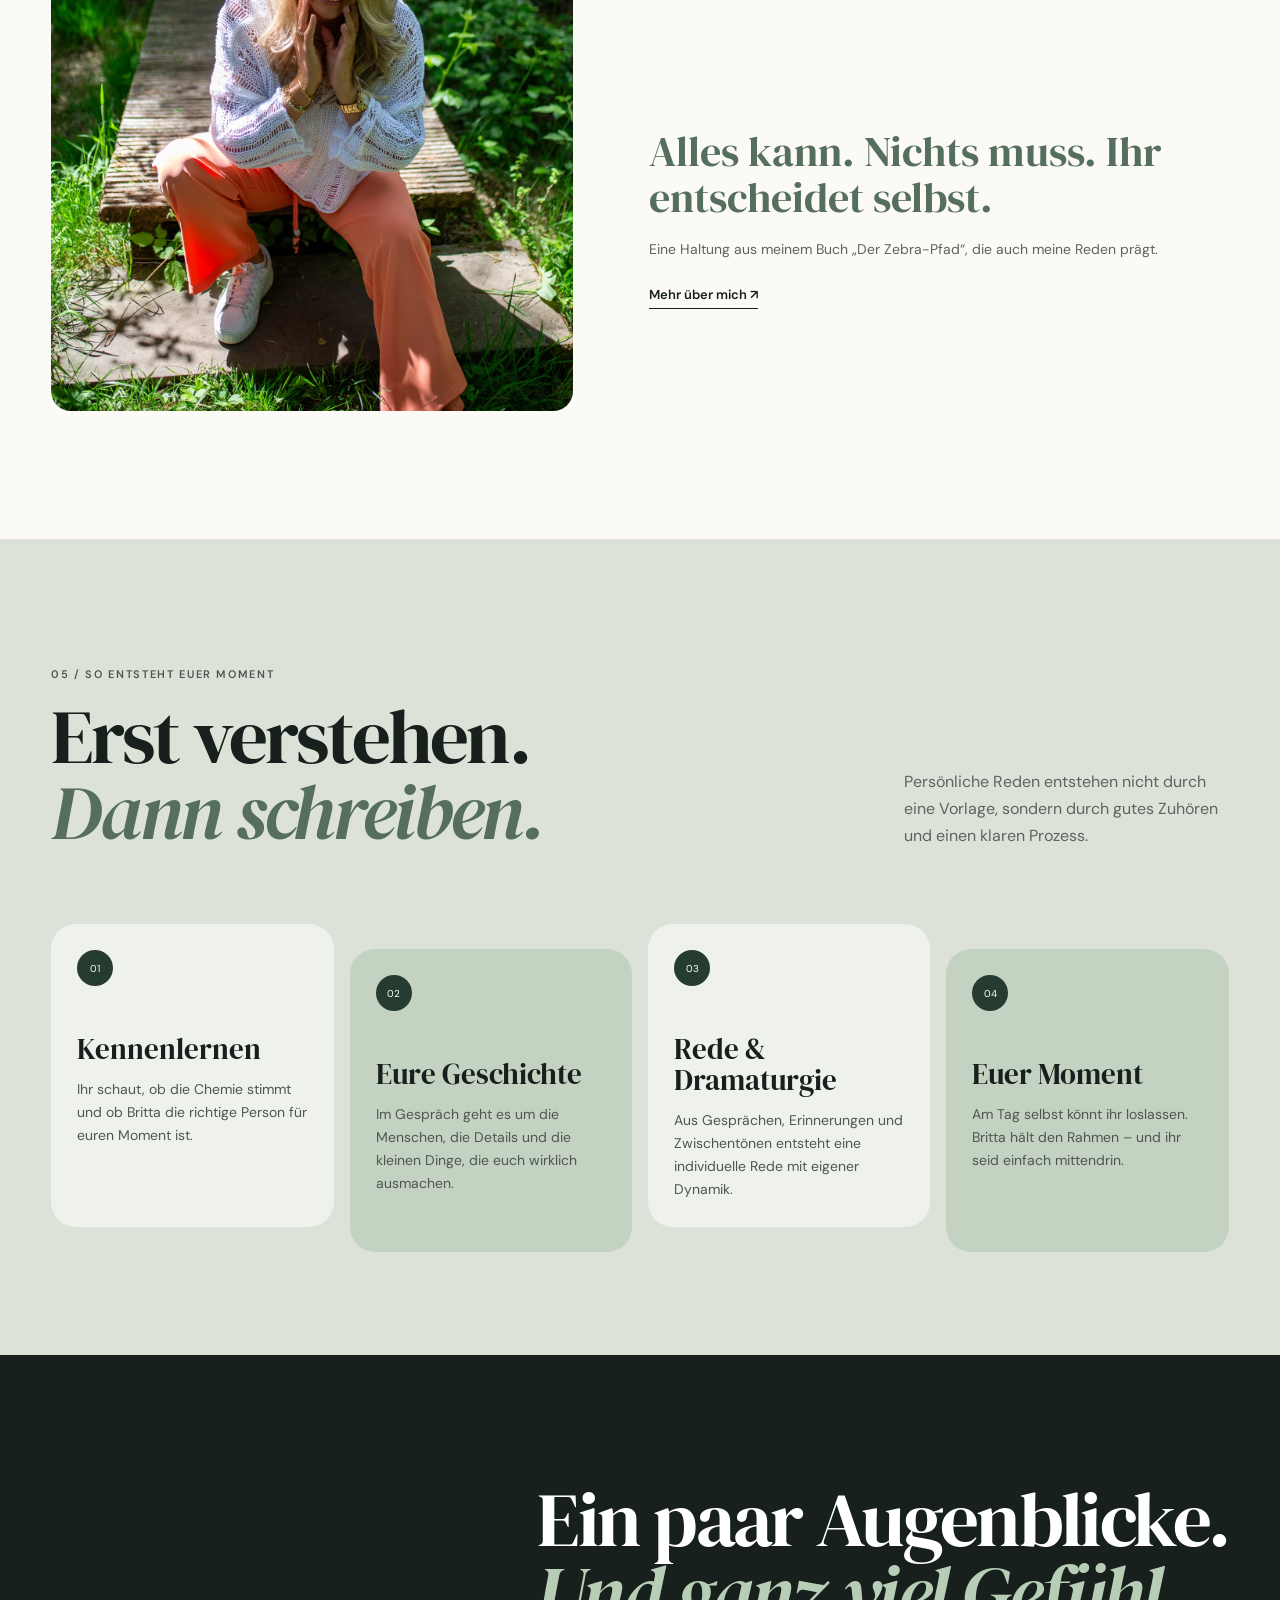
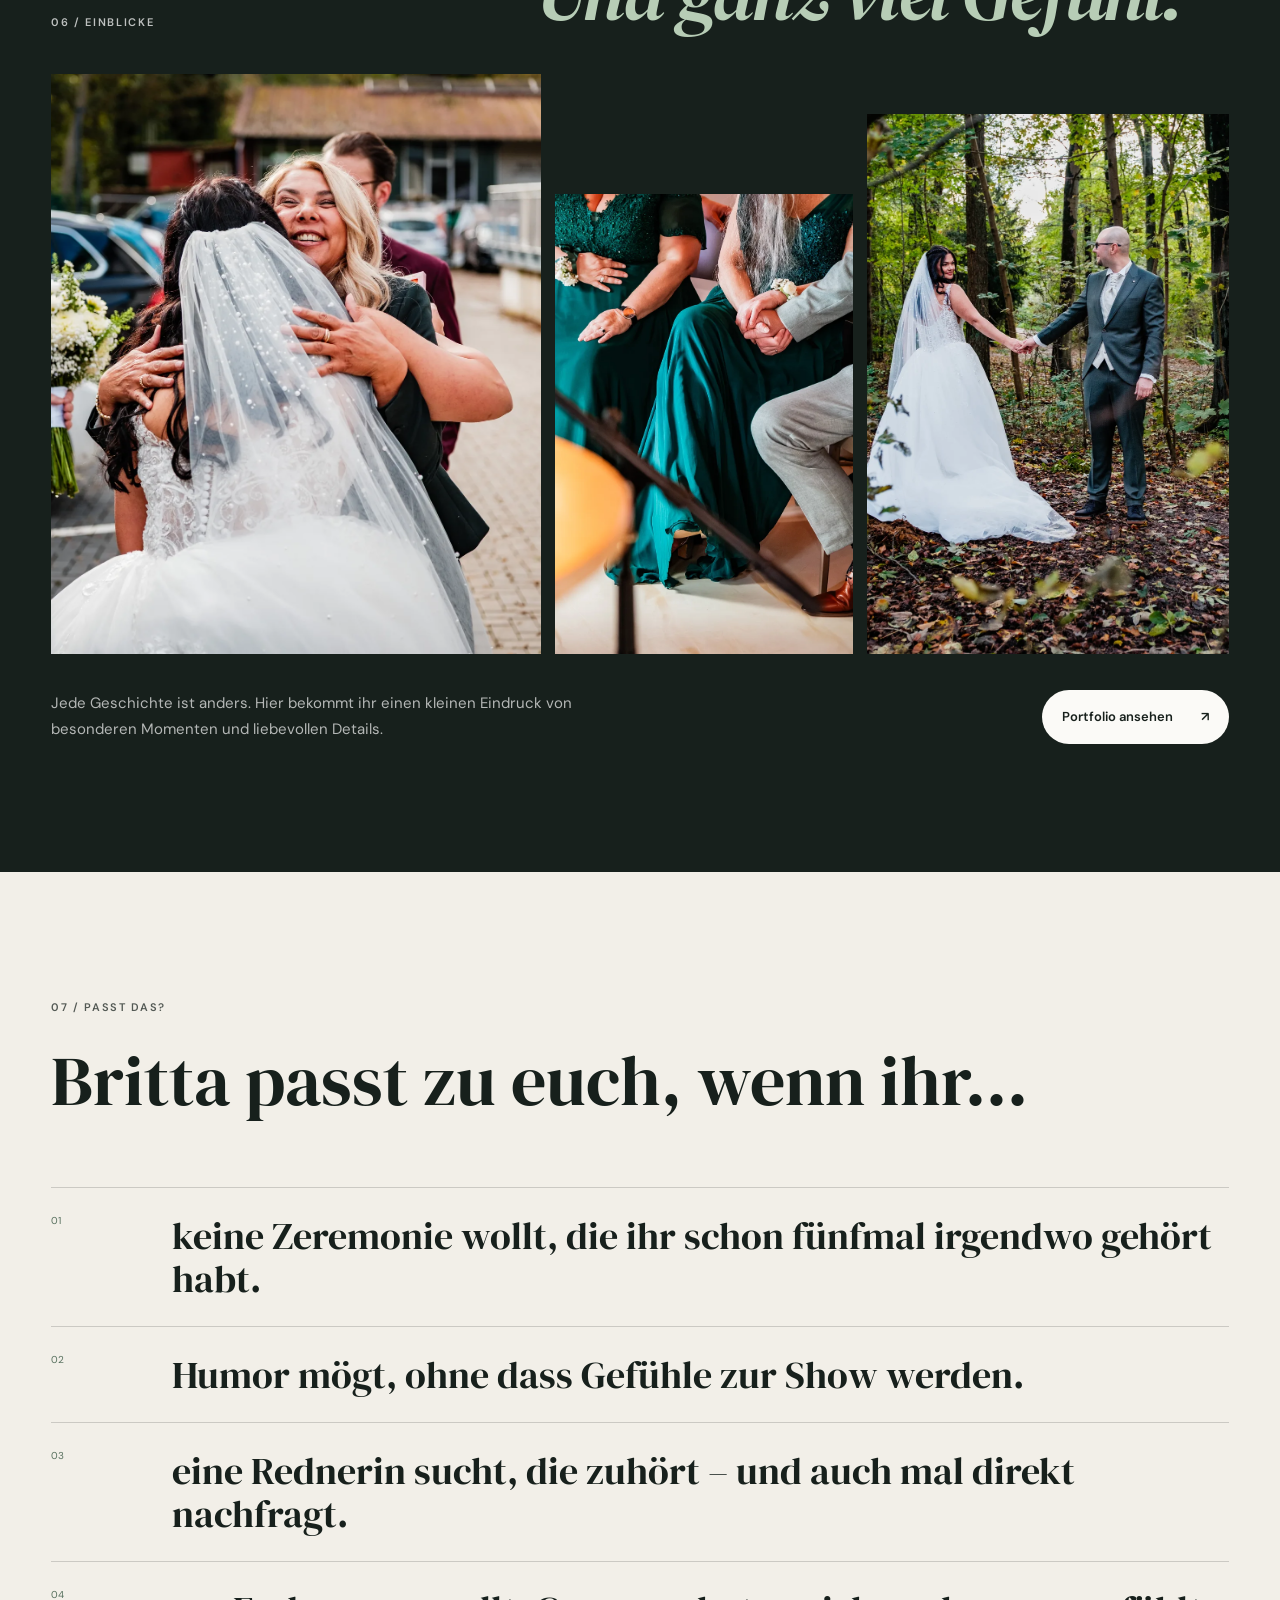
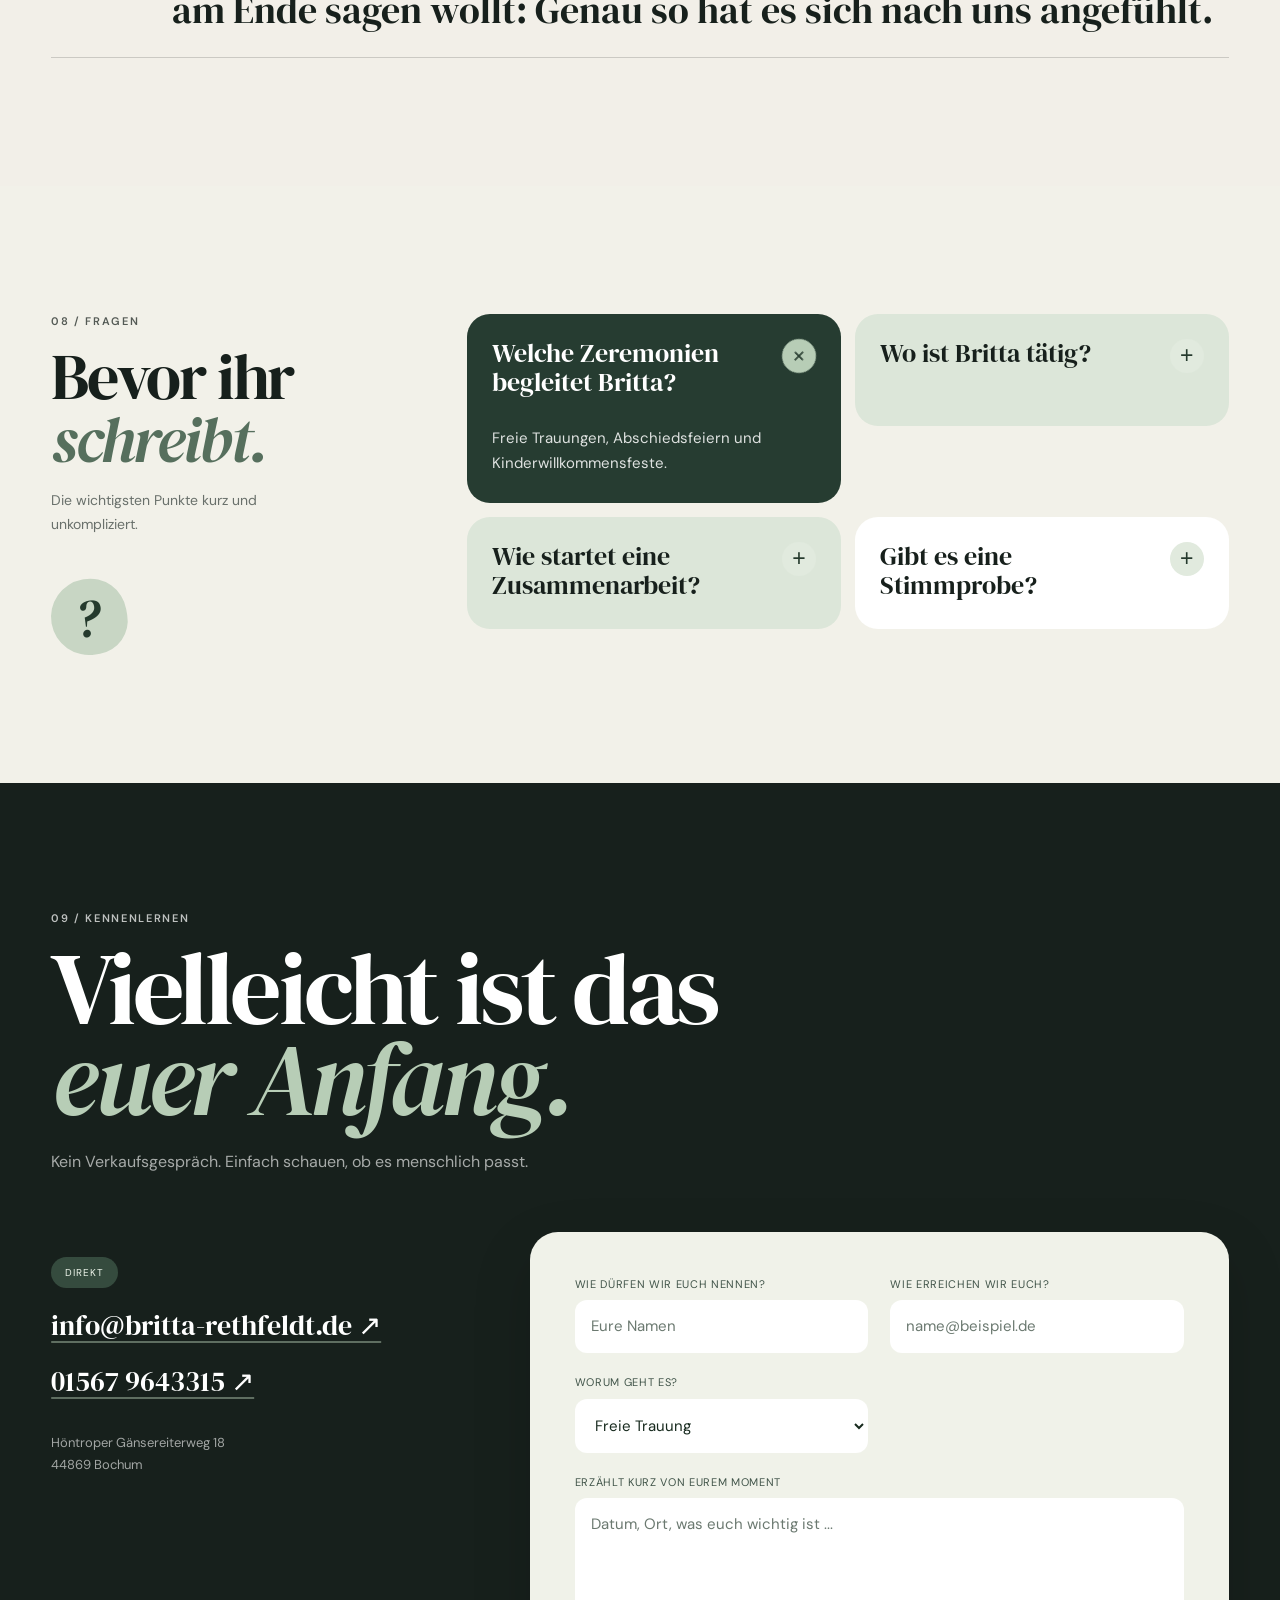
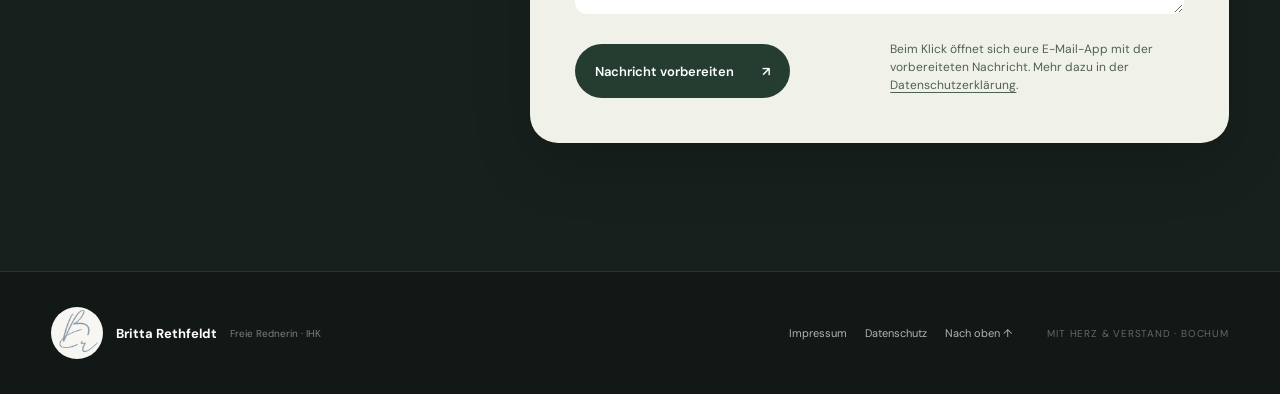
==== commit 94a504d7: "Distinct voice section: replace repeated portrait motif with ceremony scene (cache-busted)" ====
--- a/index.html
+++ b/index.html
@@ -132,7 +132,7 @@
 
     <section class="voice section-pad" id="stimmprobe">
       <figure class="voice-image" data-reveal>
-        <img src="assets/images/britta-nah.webp" alt="Nahaufnahme von Britta Rethfeldt im Grünen" width="859" height="645" loading="lazy" />
+        <img src="assets/images/zeremonie-draussen.webp?v=20261103b" alt="Liebevoll gestalteter Zeremonieplatz im Grünen – Raum für persönliche Worte" width="1350" height="1800" loading="lazy" />
         <figcaption class="image-caption"><span>Persönlich. Klar. Mit Gefühl.</span><span>BR / Bochum</span></figcaption>
       </figure>
       <div class="voice-copy" data-reveal>
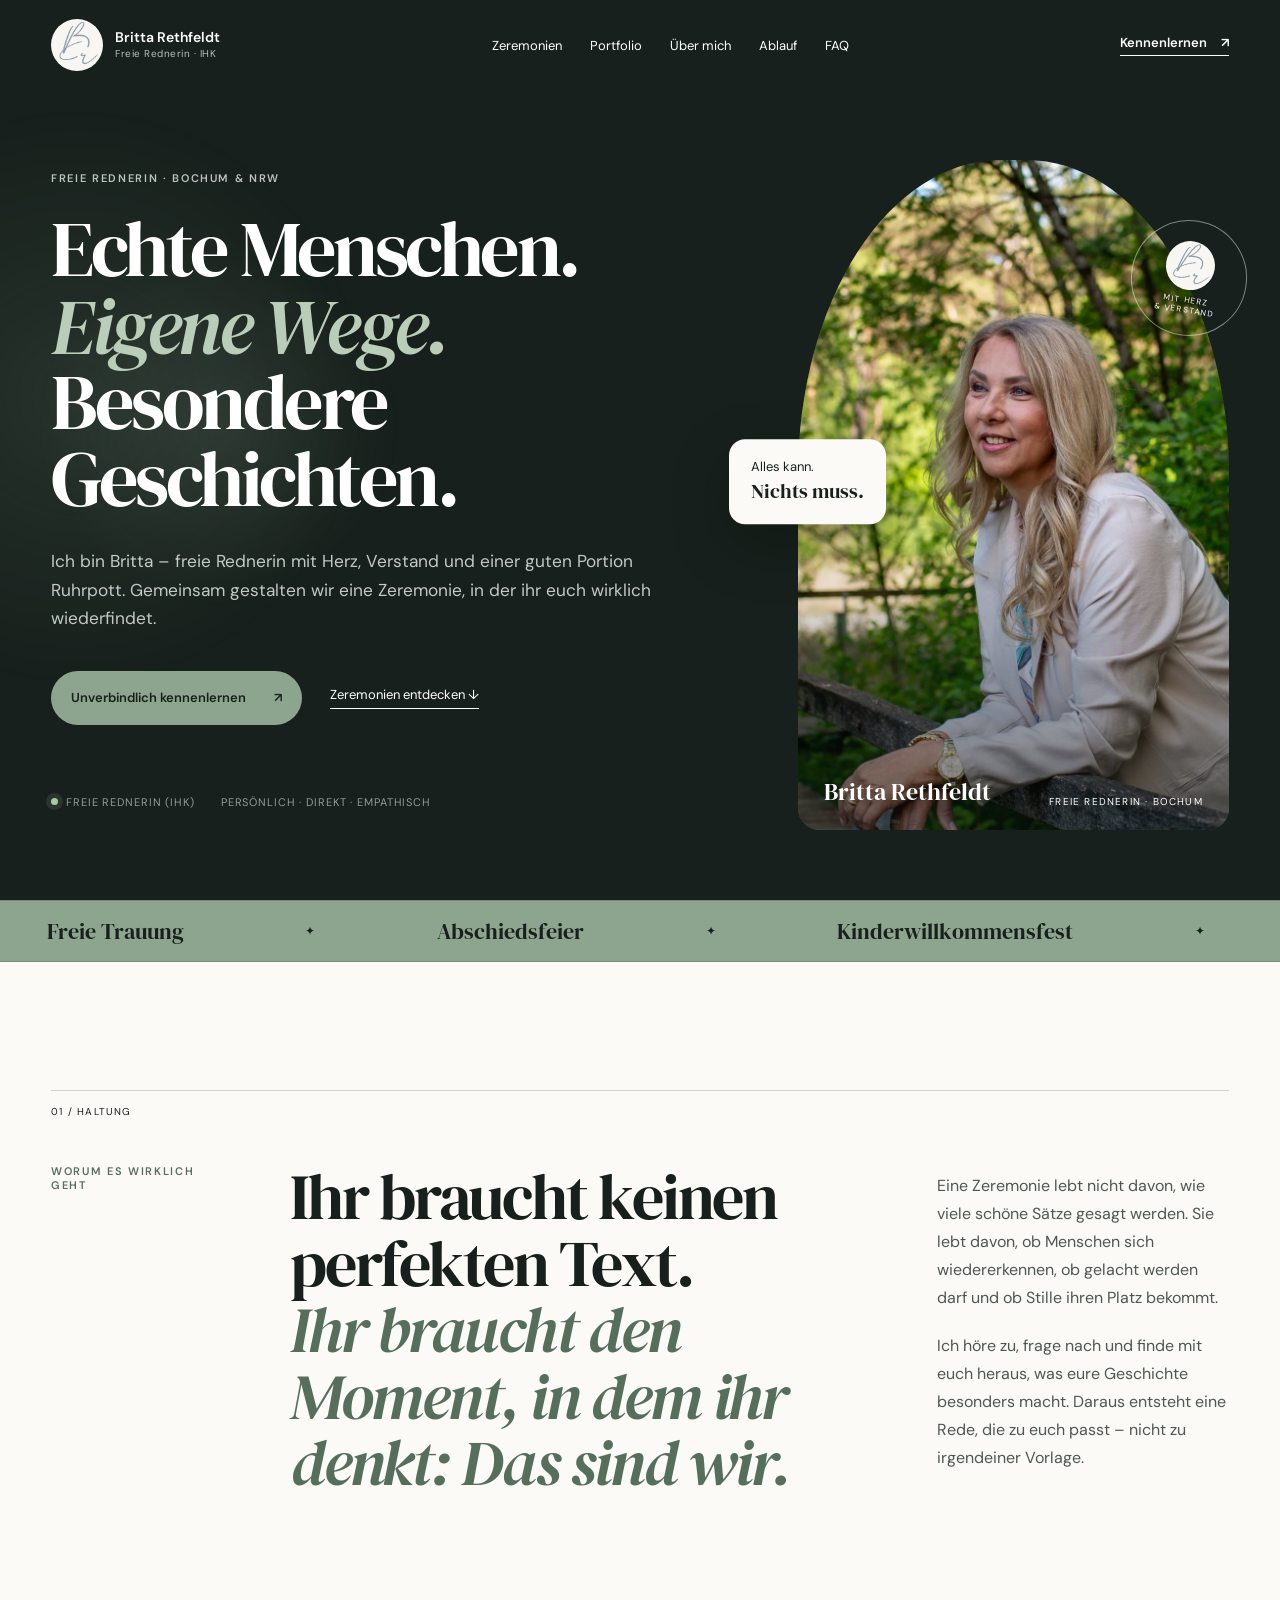
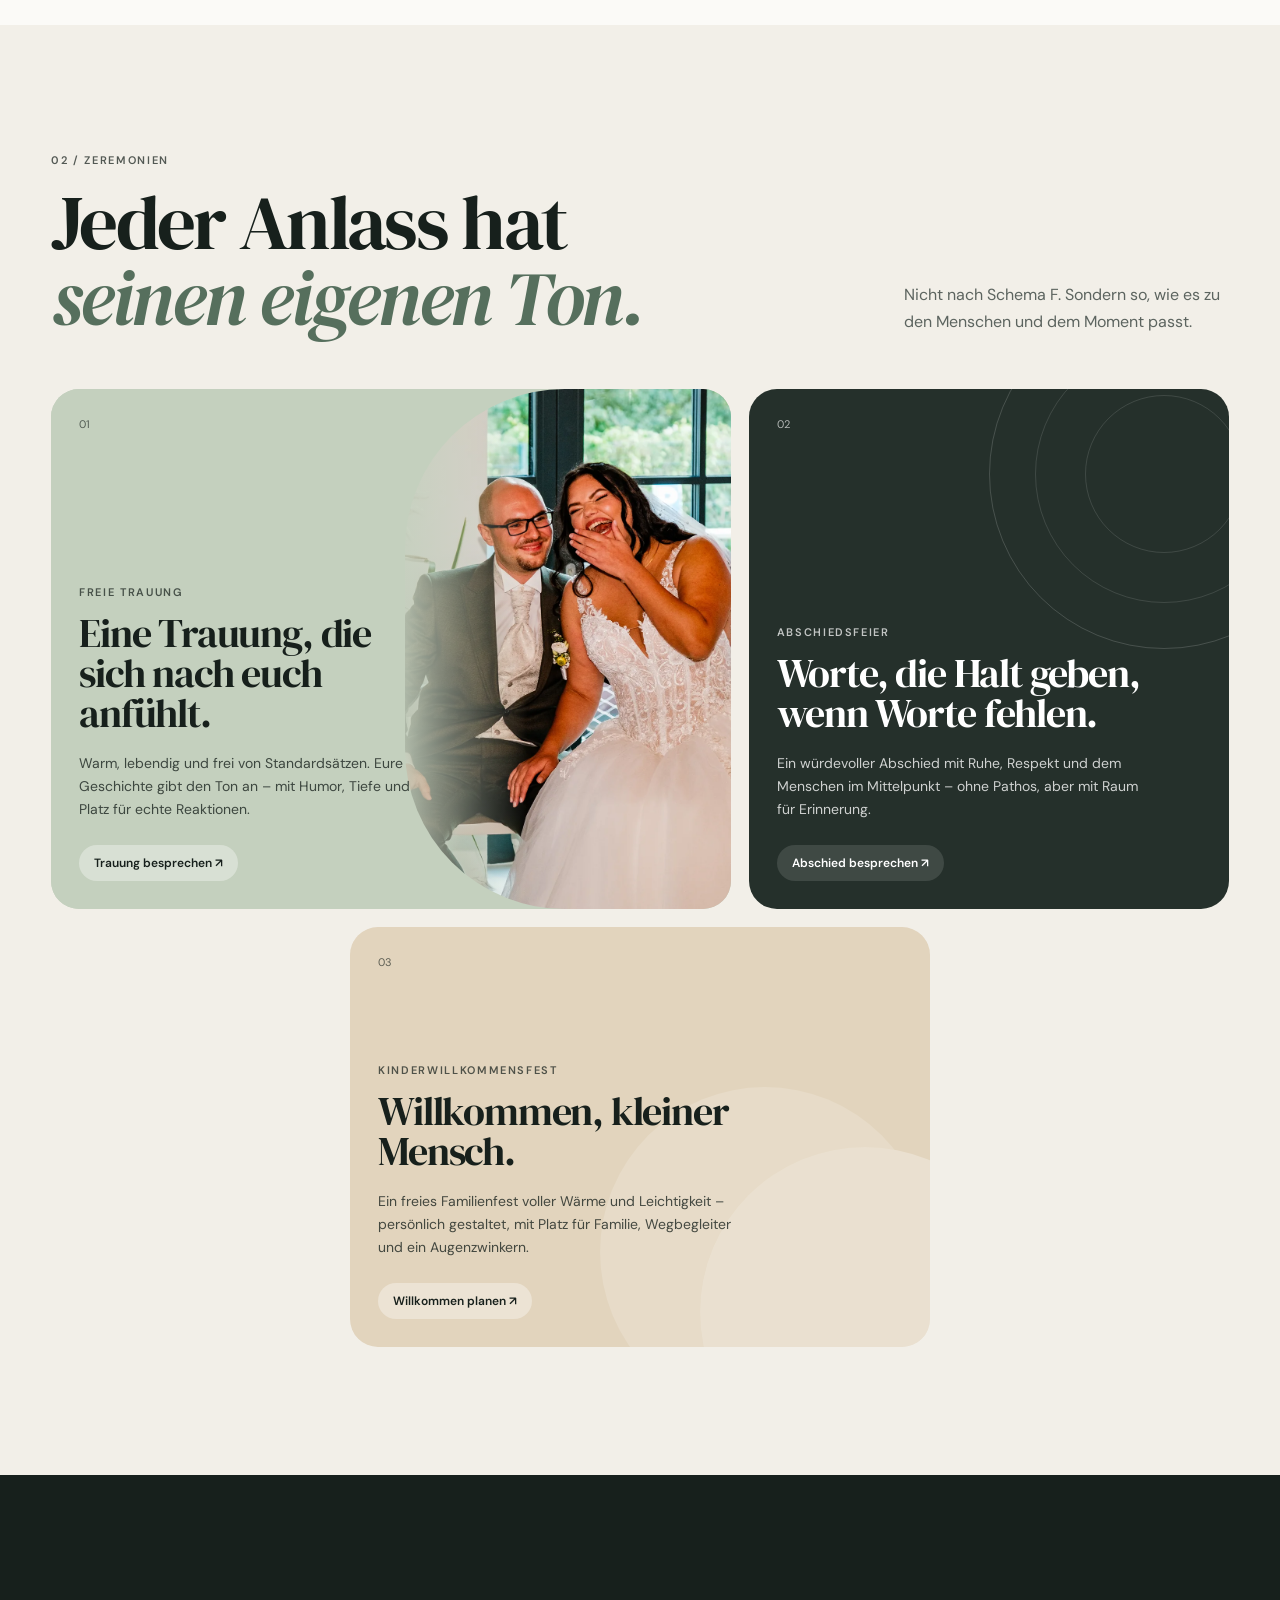
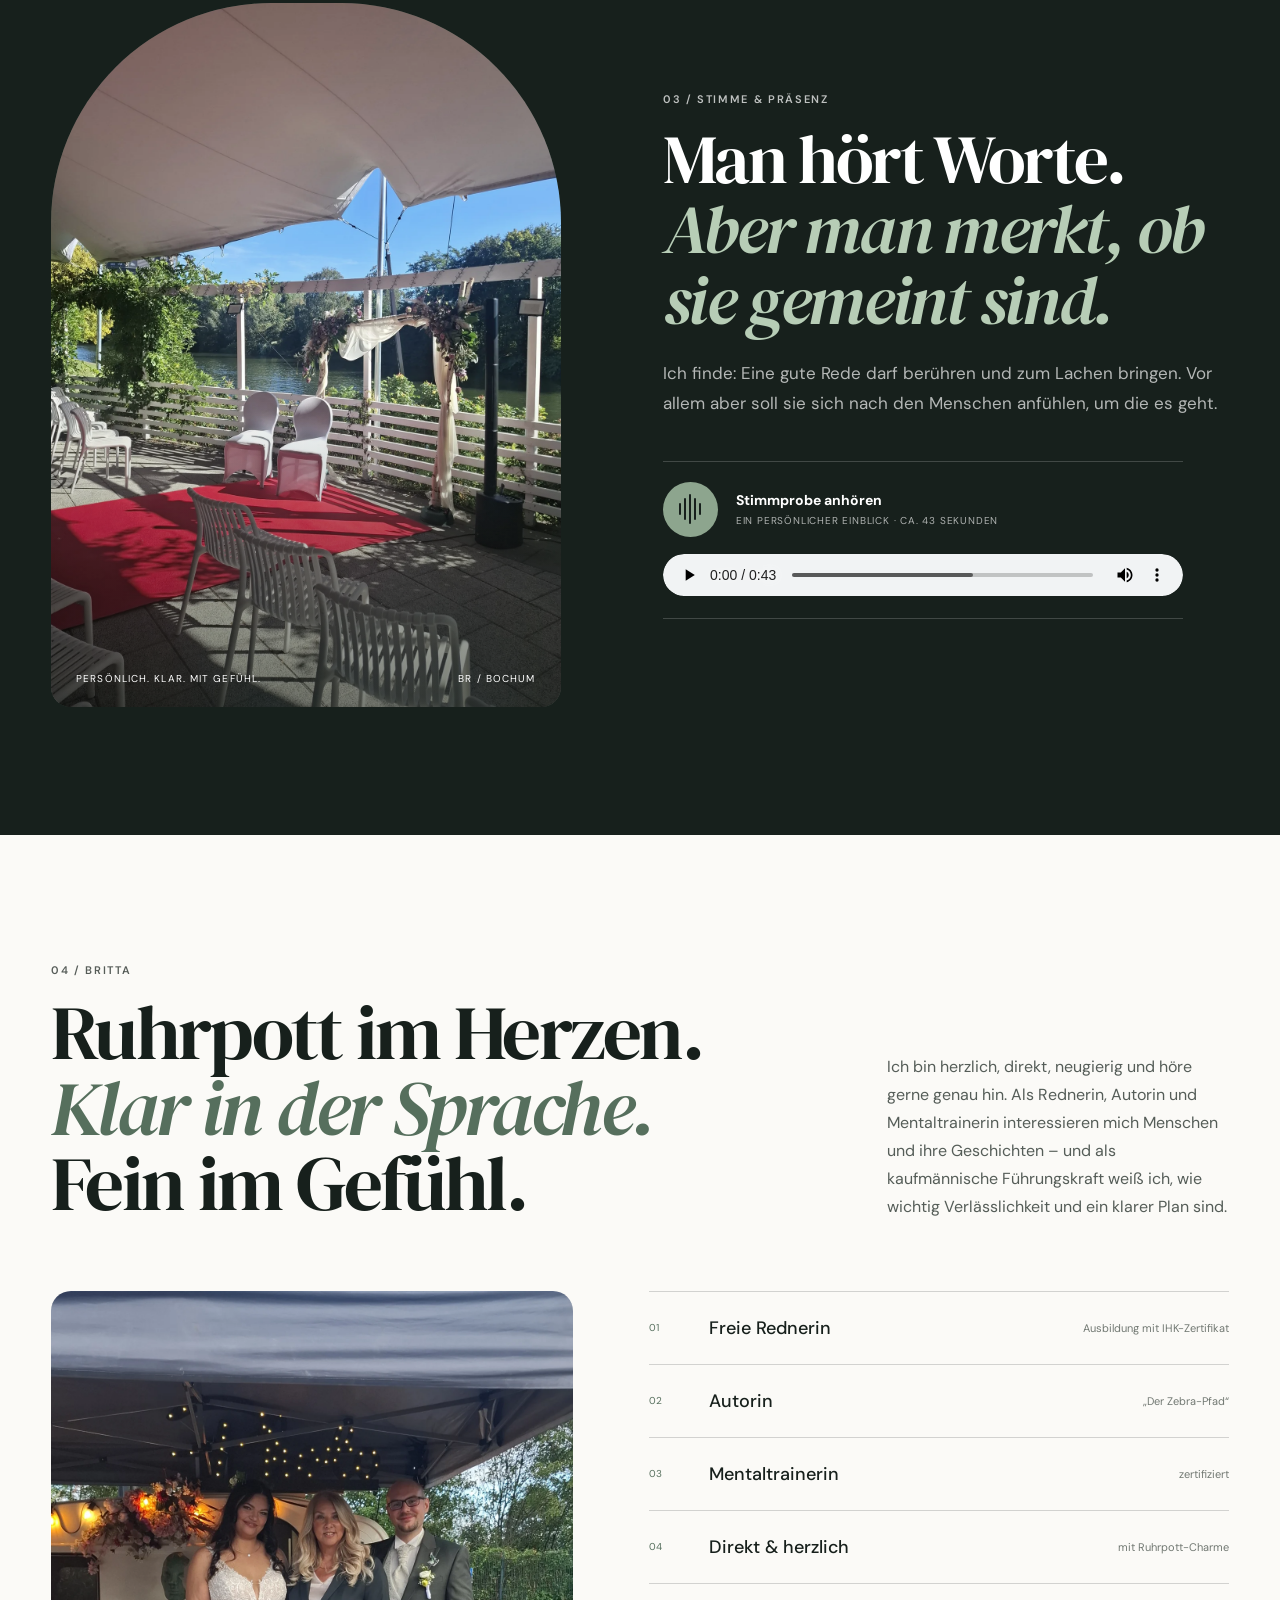
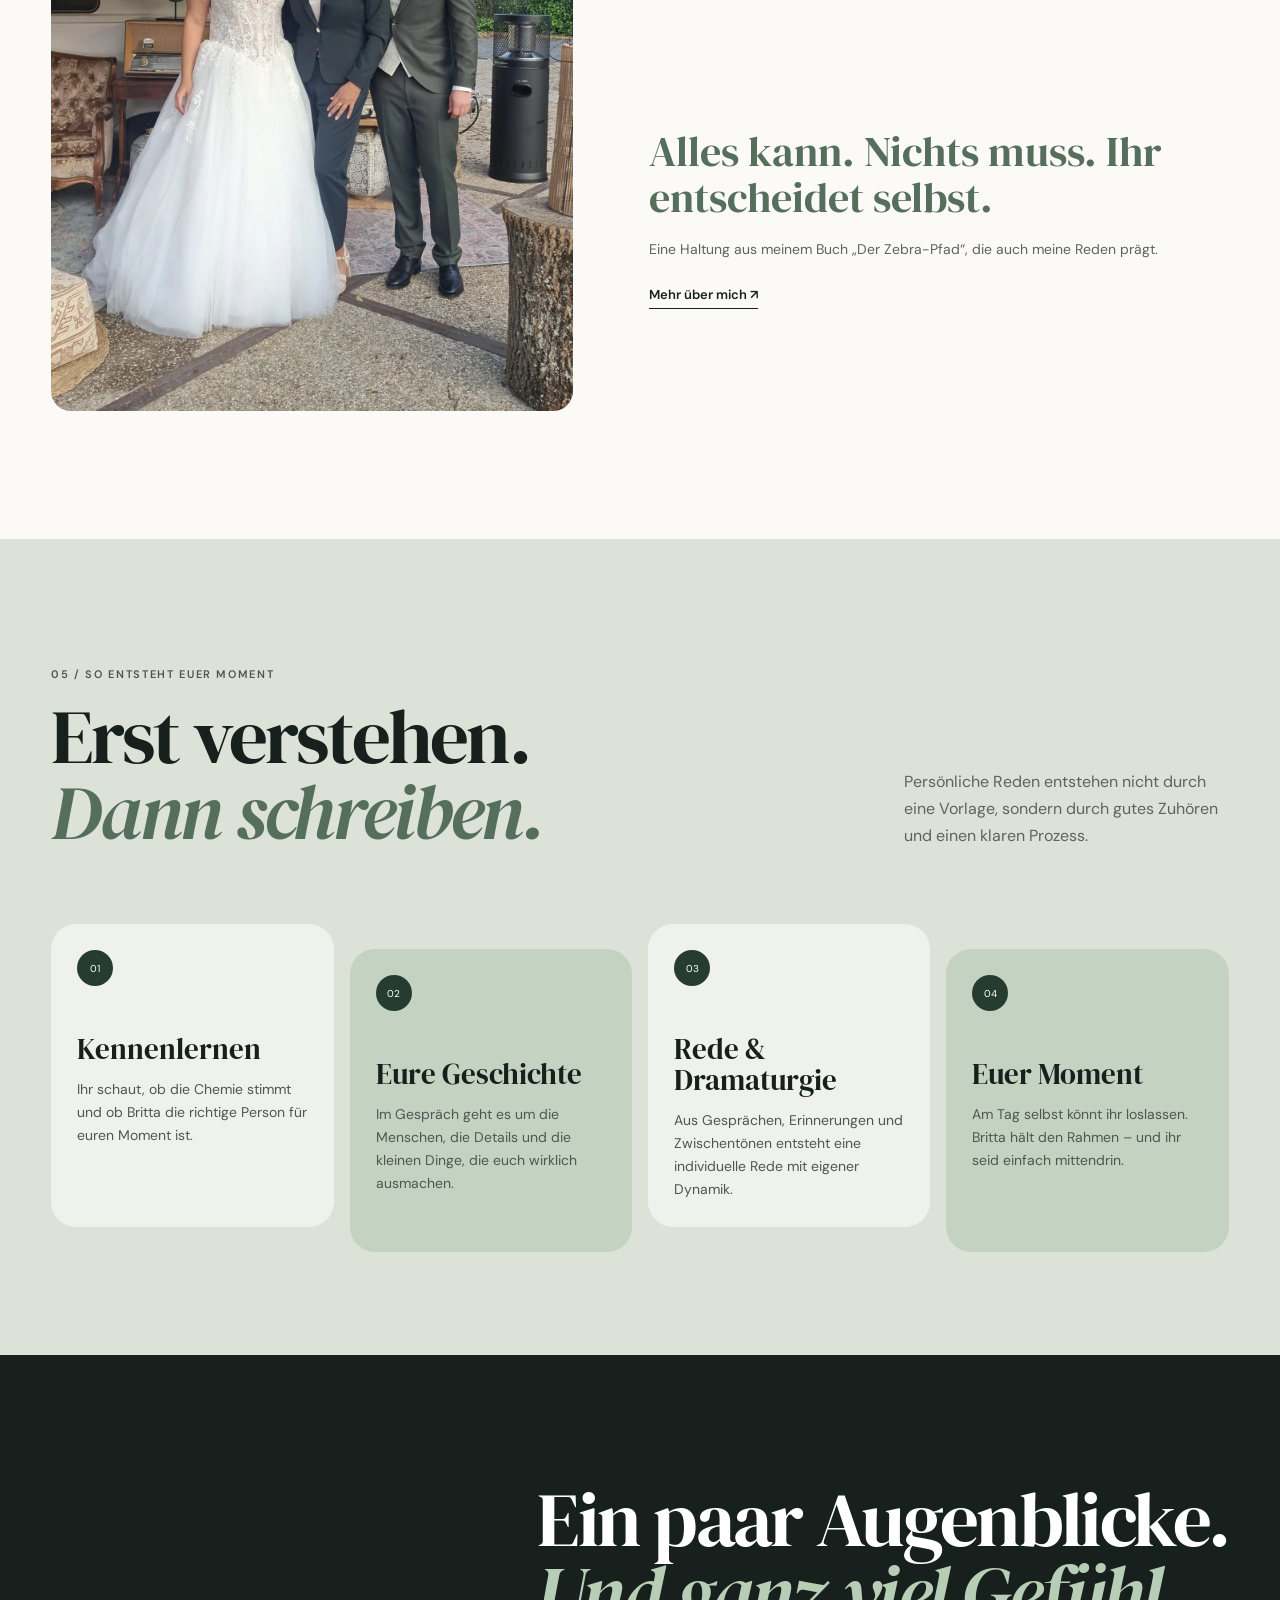
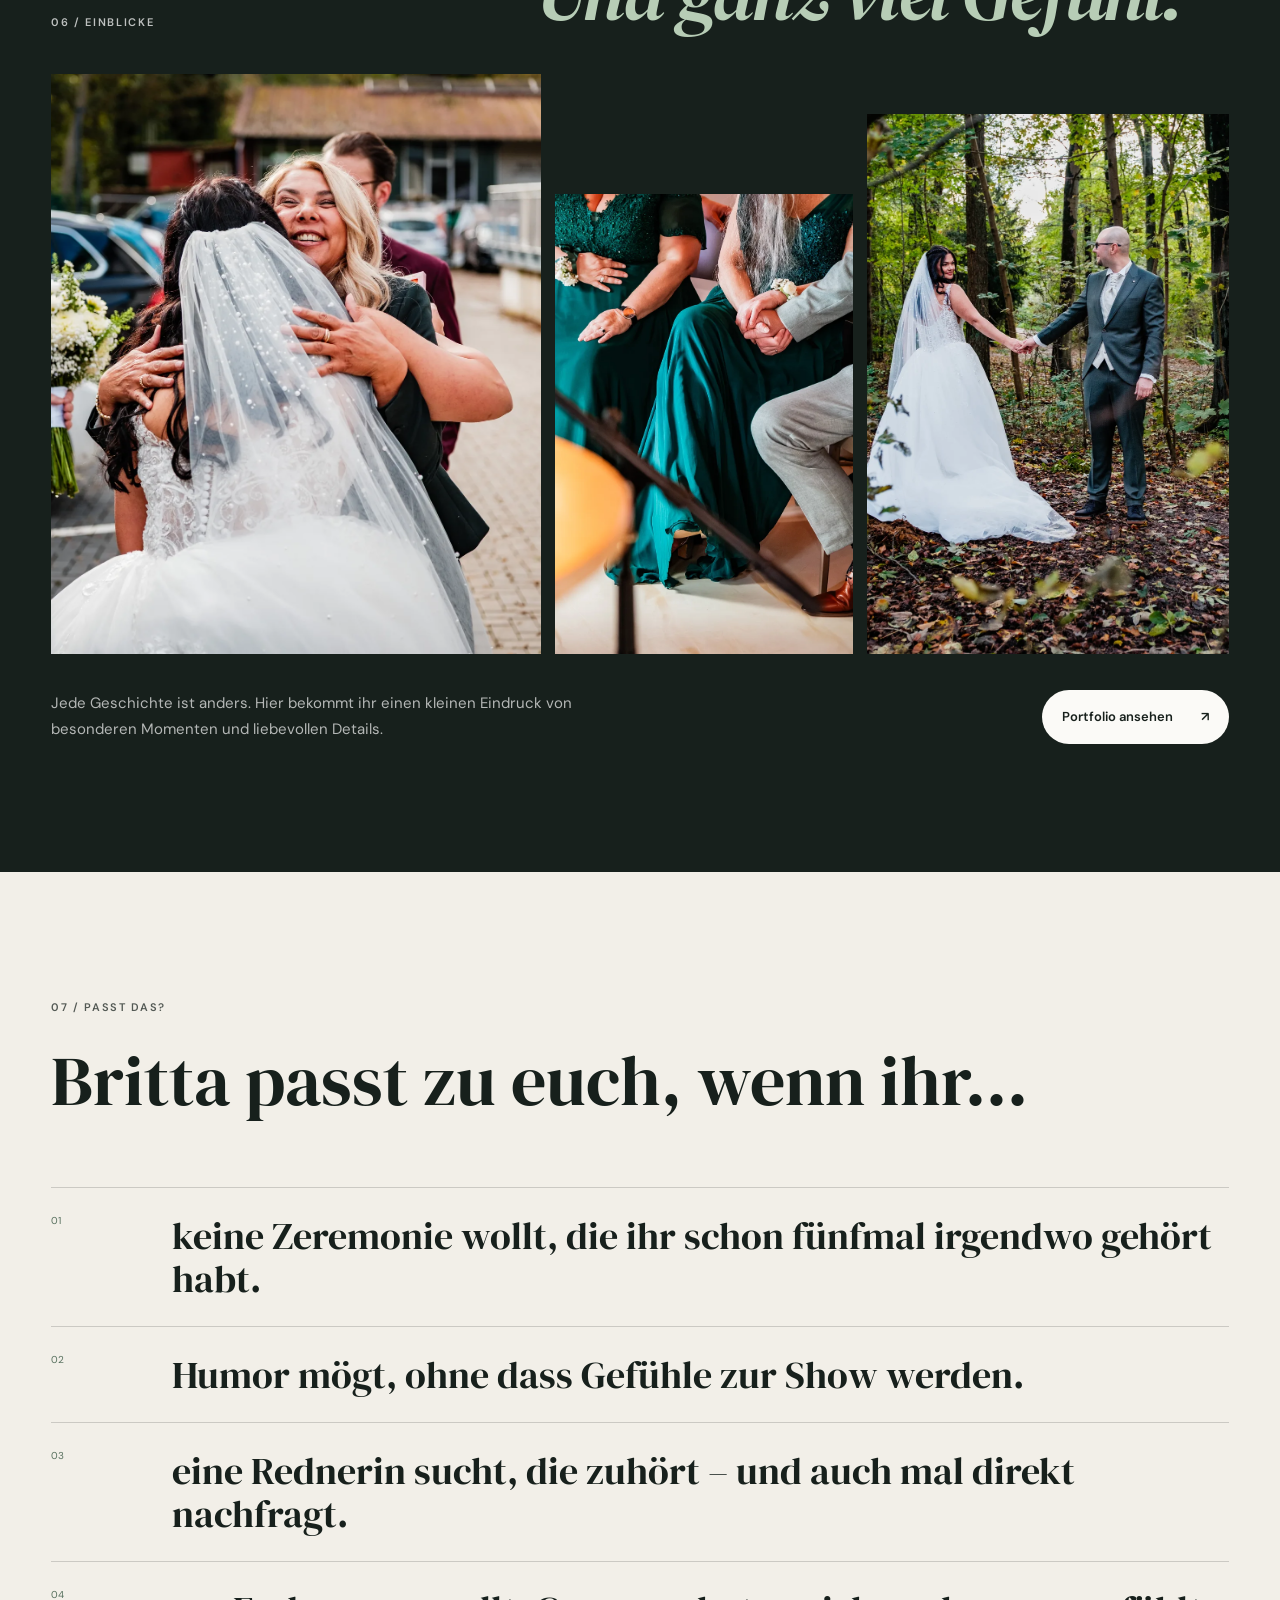
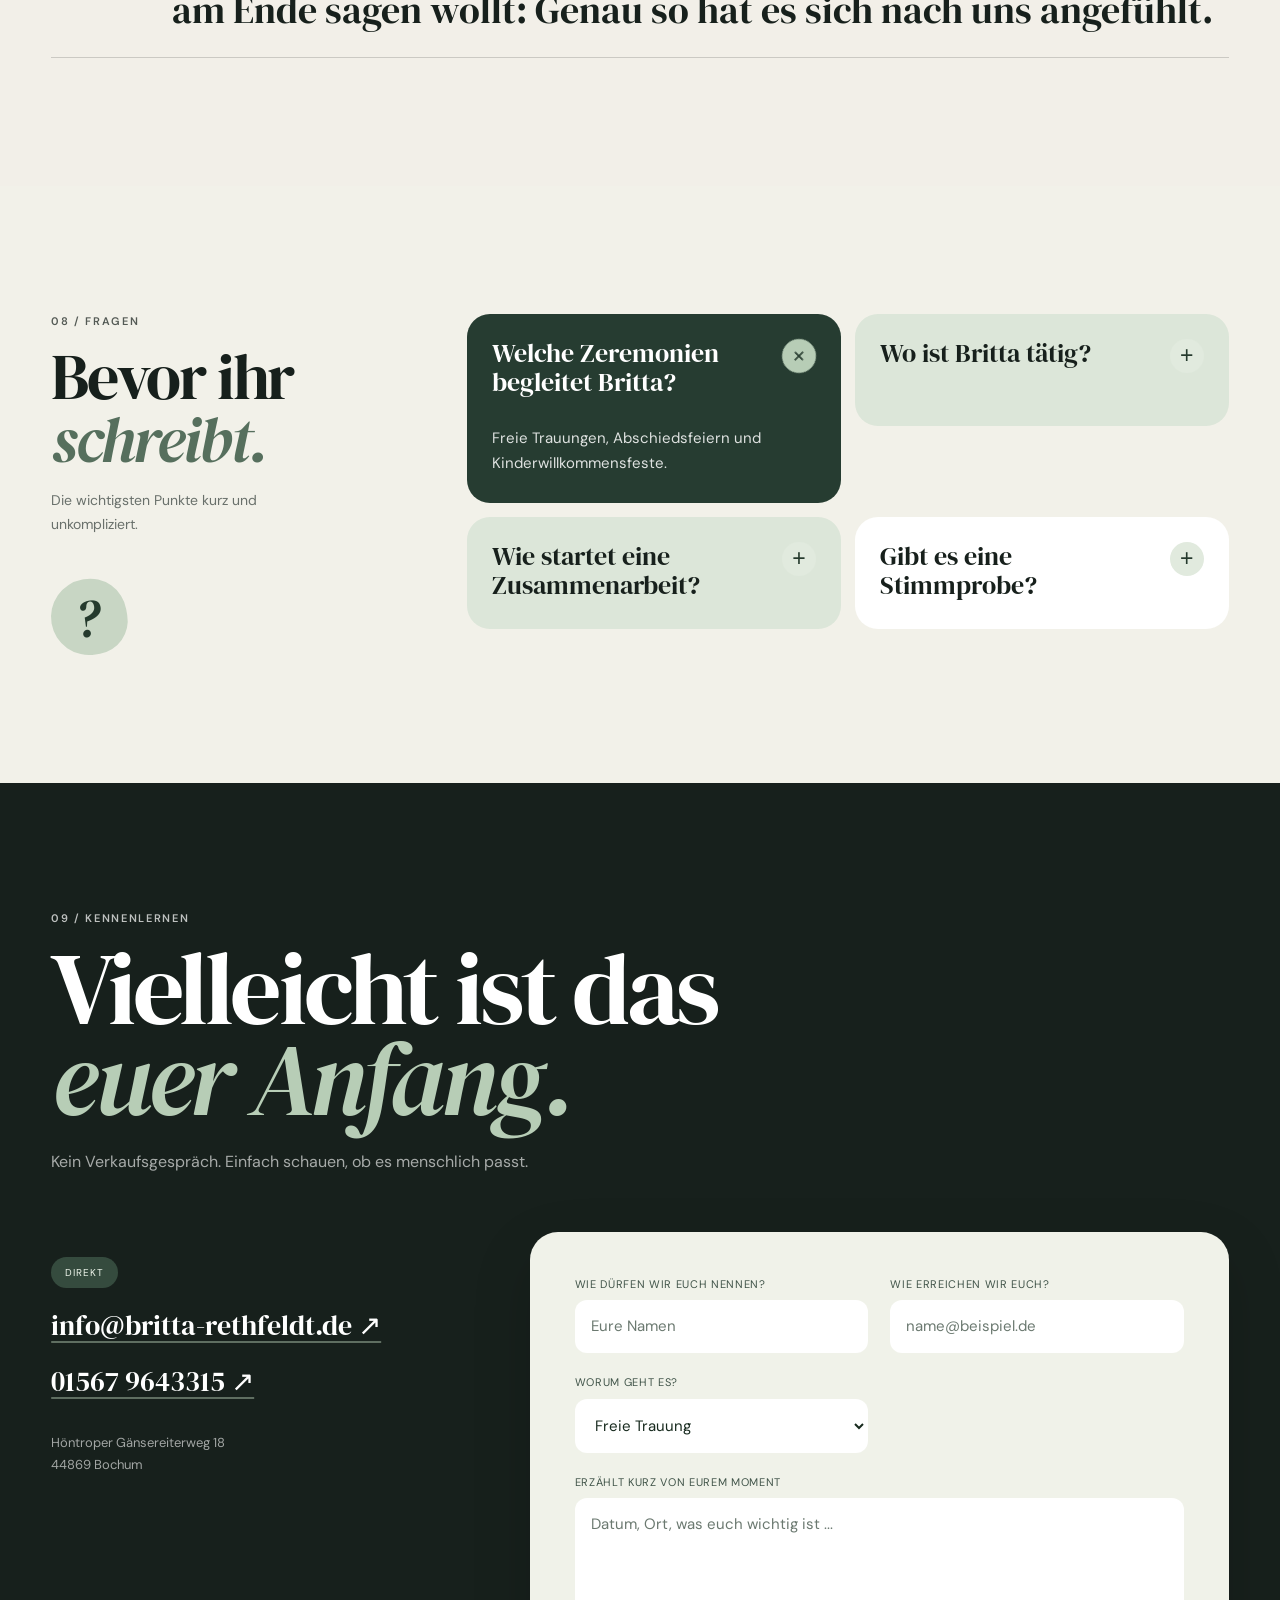
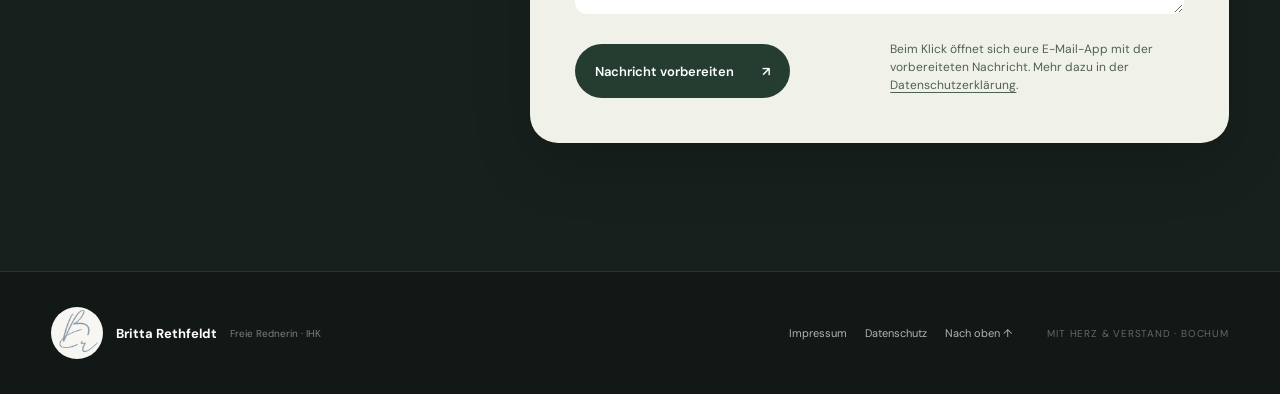
==== commit d2b8e17e: "Show Britta at an actual ceremony in homepage bio preview, no duplicate portrait" ====
--- a/index.html
+++ b/index.html
@@ -160,7 +160,7 @@
 
       <div class="about-grid">
         <figure class="about-photo" data-reveal>
-          <img src="assets/images/britta-persoenlich.webp" alt="Britta Rethfeldt lacht auf einem Holzsteg im Grünen" width="1333" height="2000" loading="lazy" />
+          <img src="assets/images/trauung-festlich.webp?v=20261103c" alt="Britta Rethfeldt als freie Rednerin gemeinsam mit einem Brautpaar nach der Trauung" width="1350" height="1800" loading="lazy" />
         </figure>
         <div class="about-facts" data-reveal>
           <div class="fact"><span>01</span><strong>Freie Rednerin</strong><small>Ausbildung mit IHK-Zertifikat</small></div>
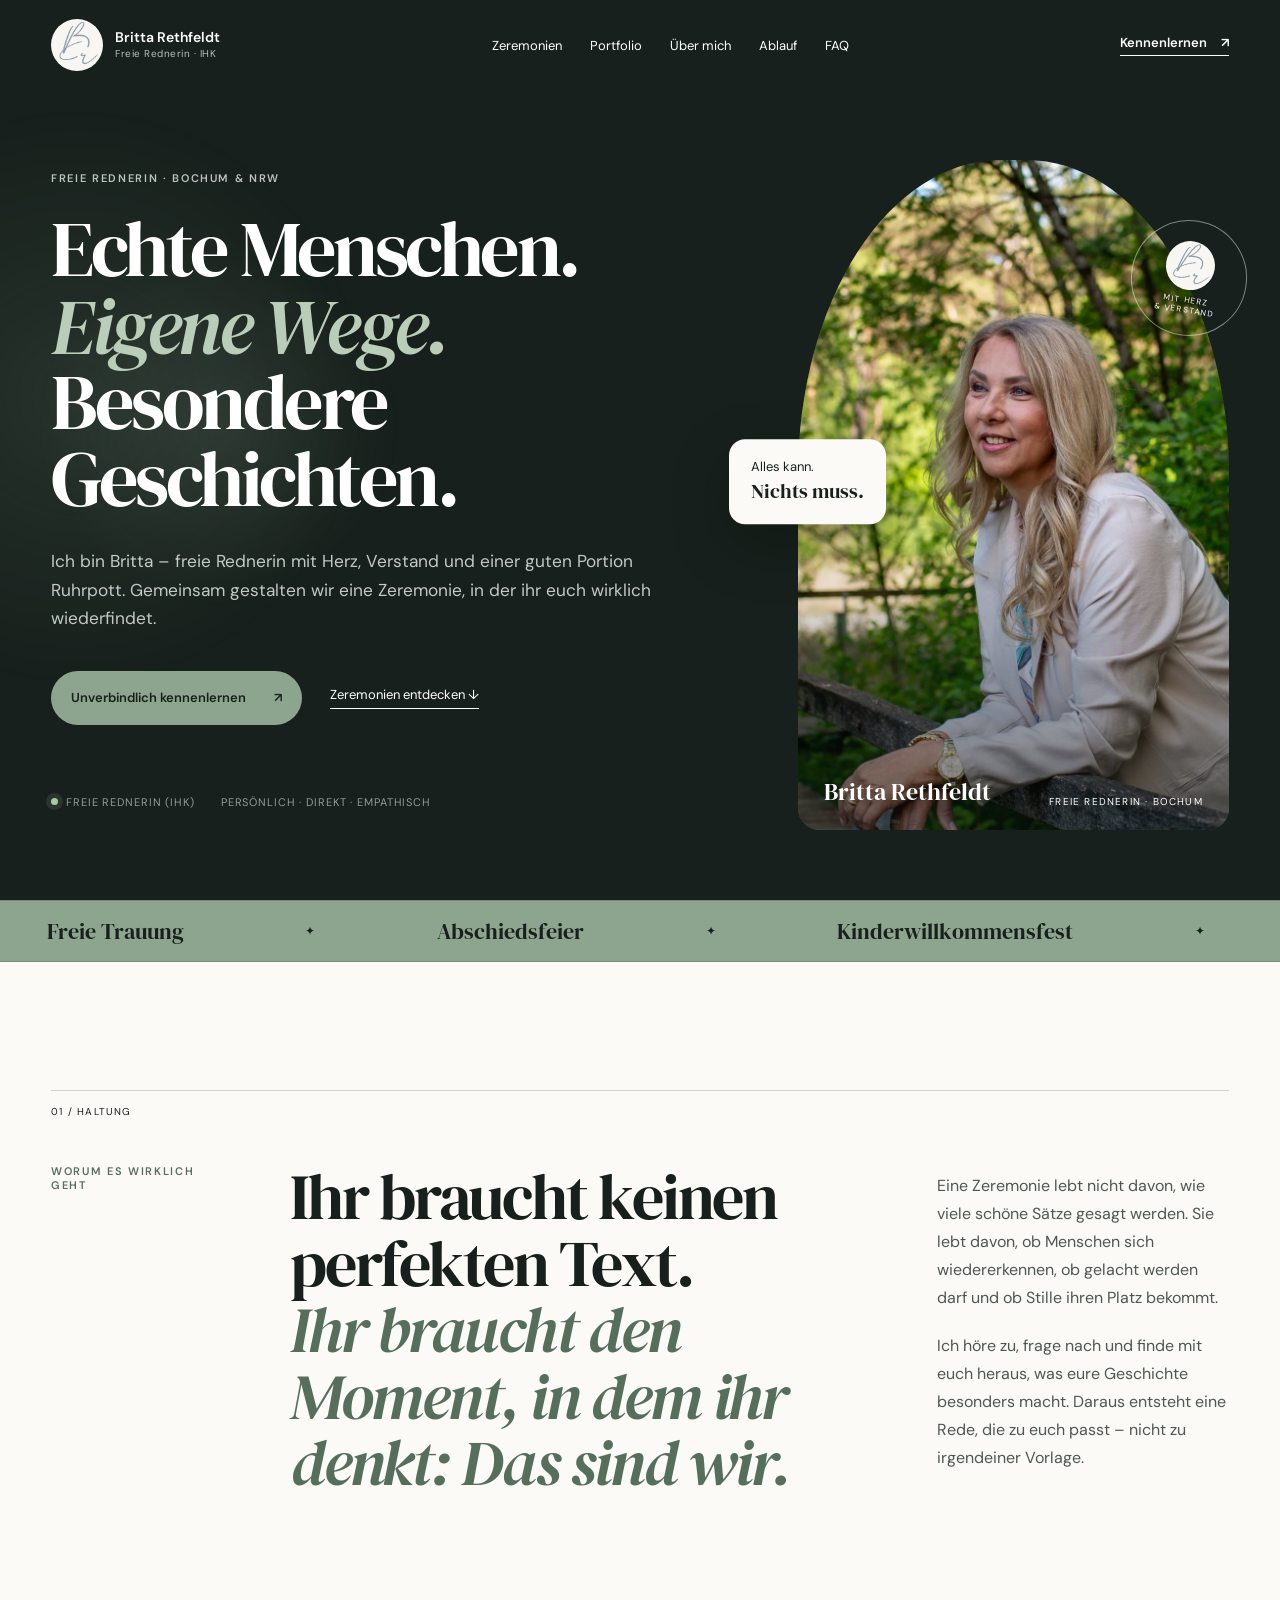
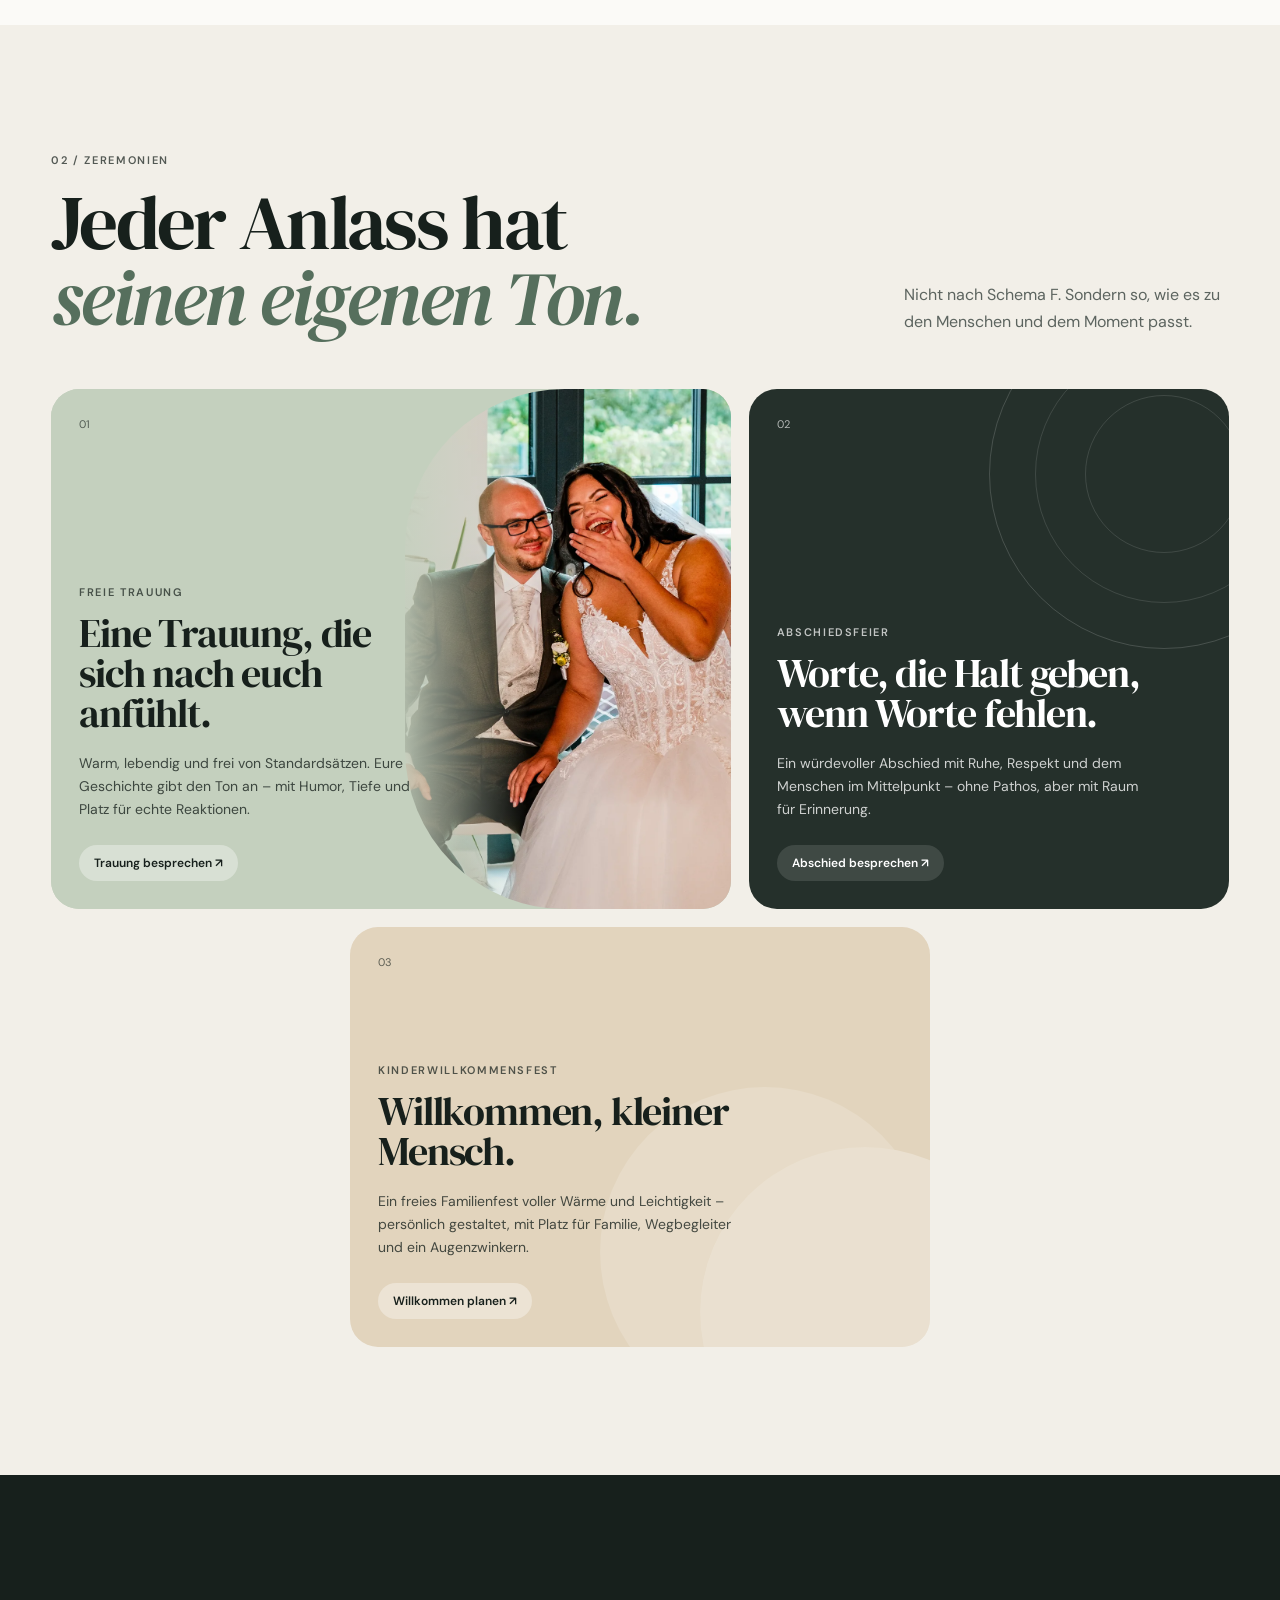
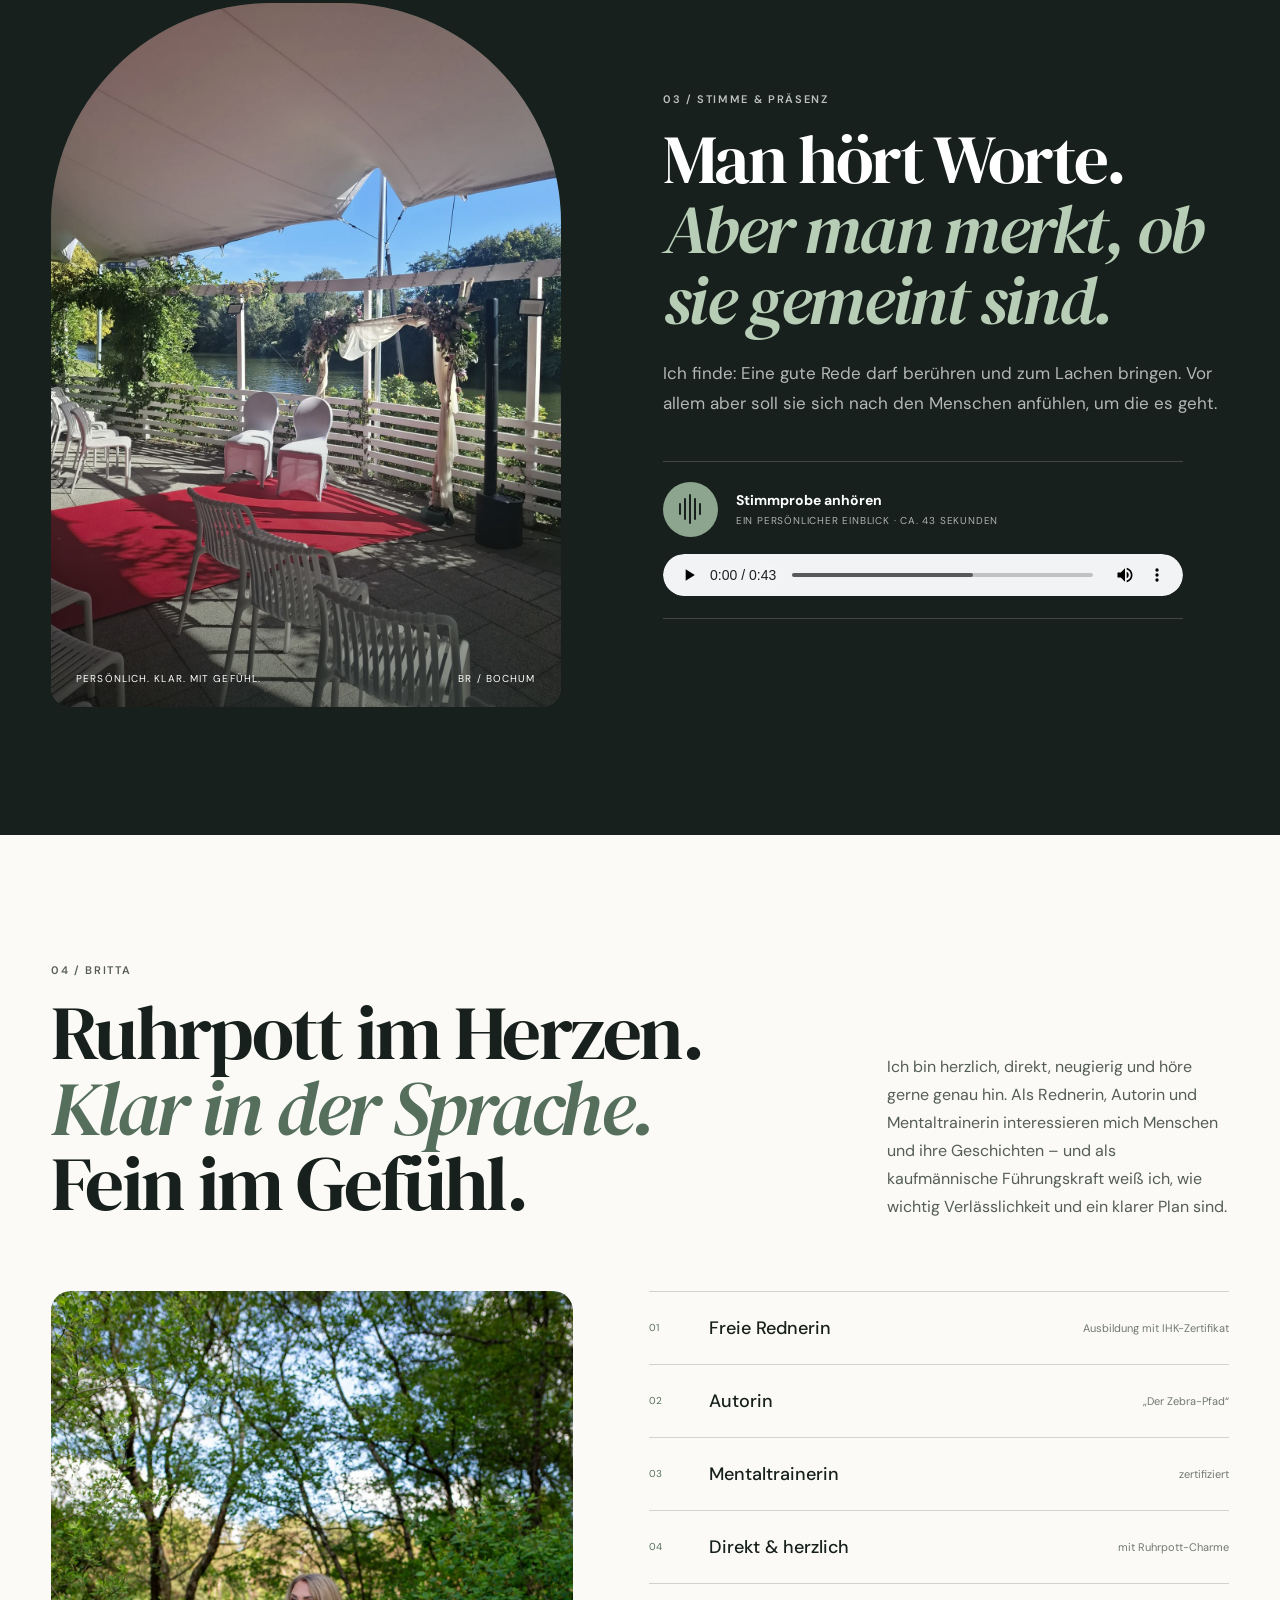
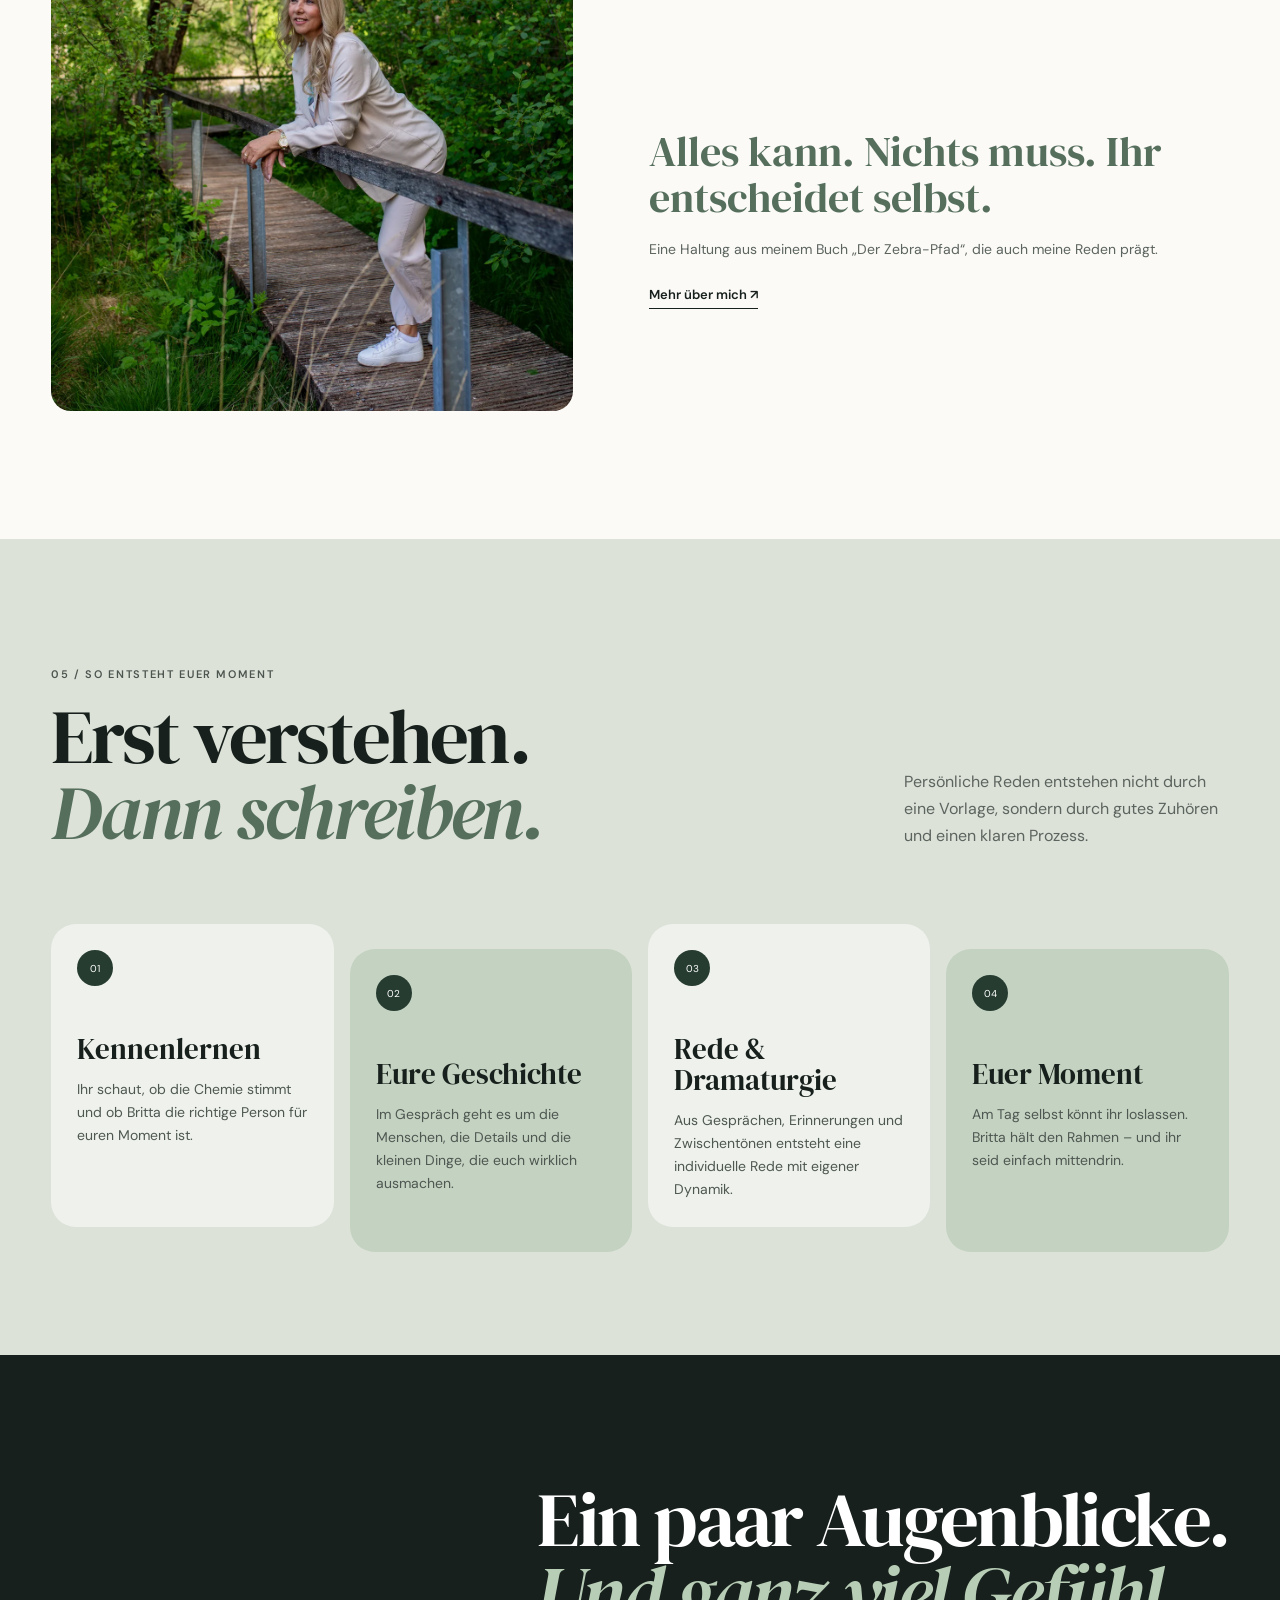
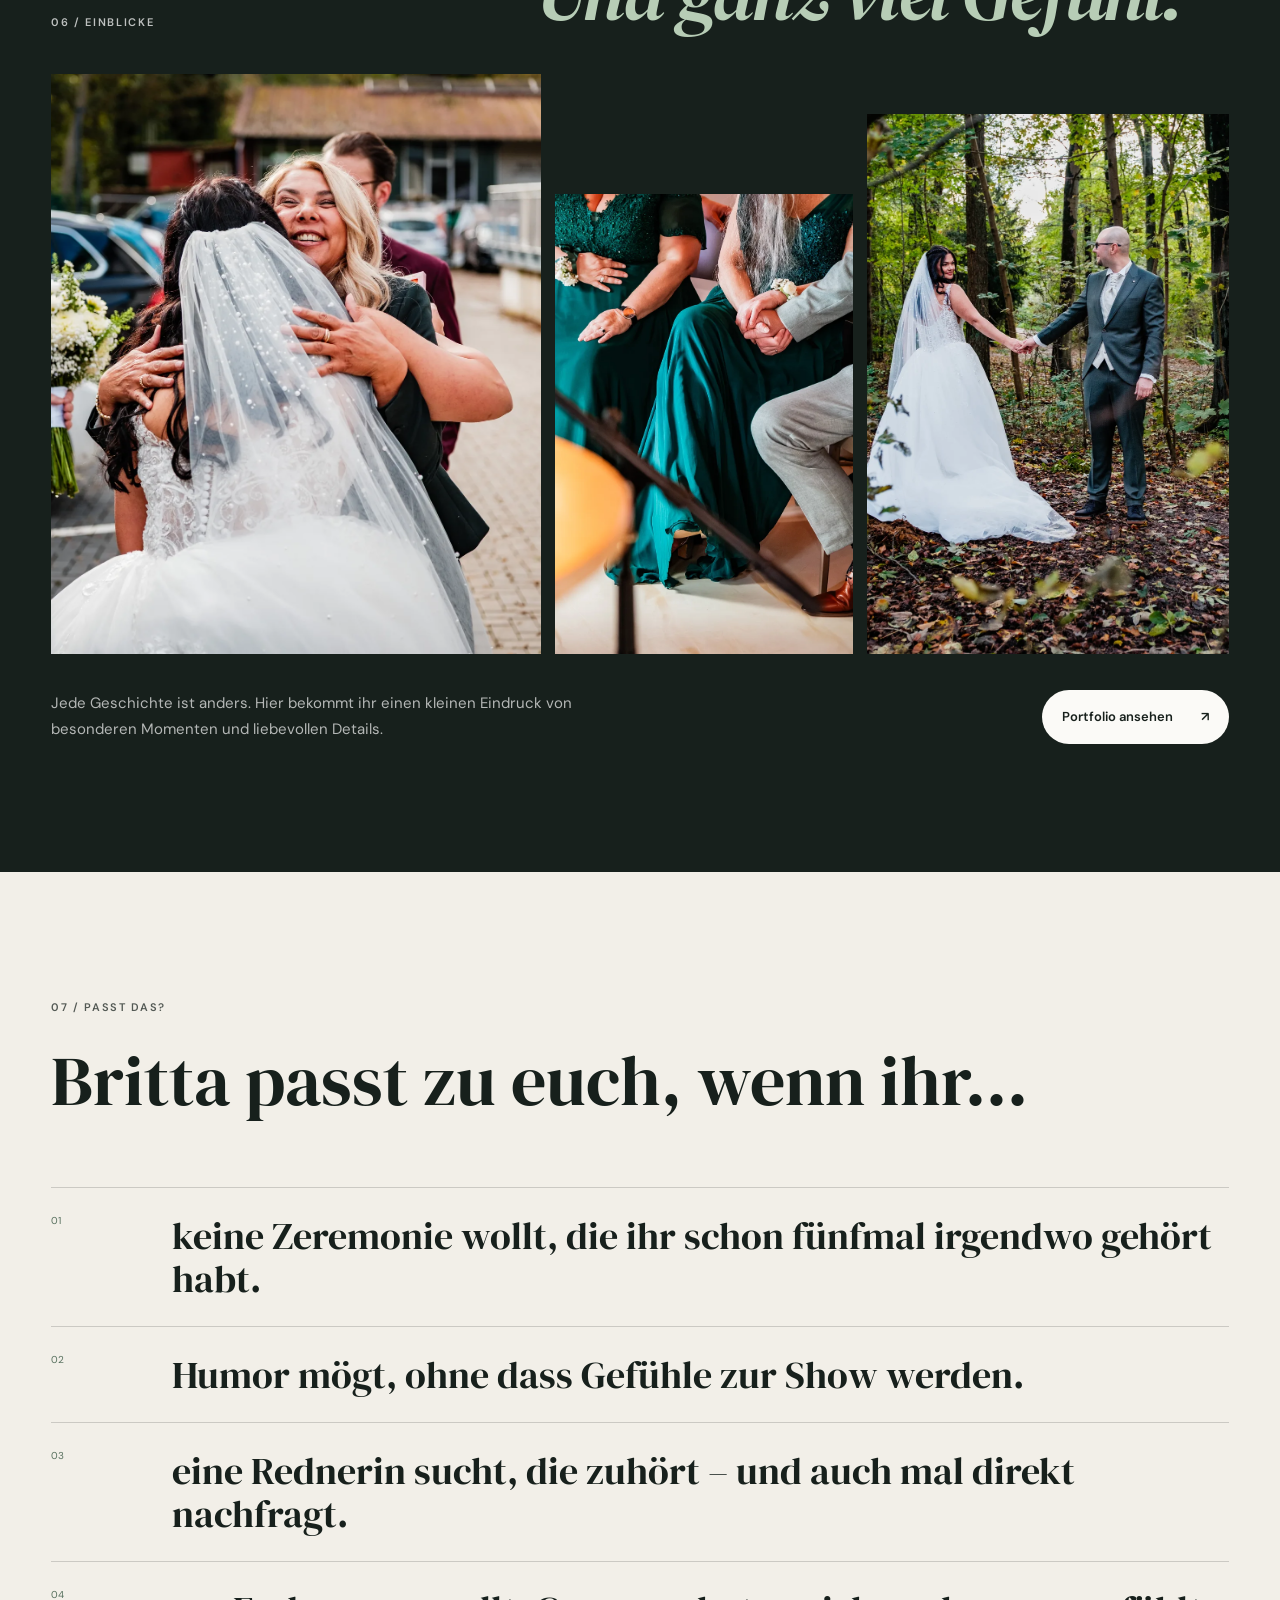
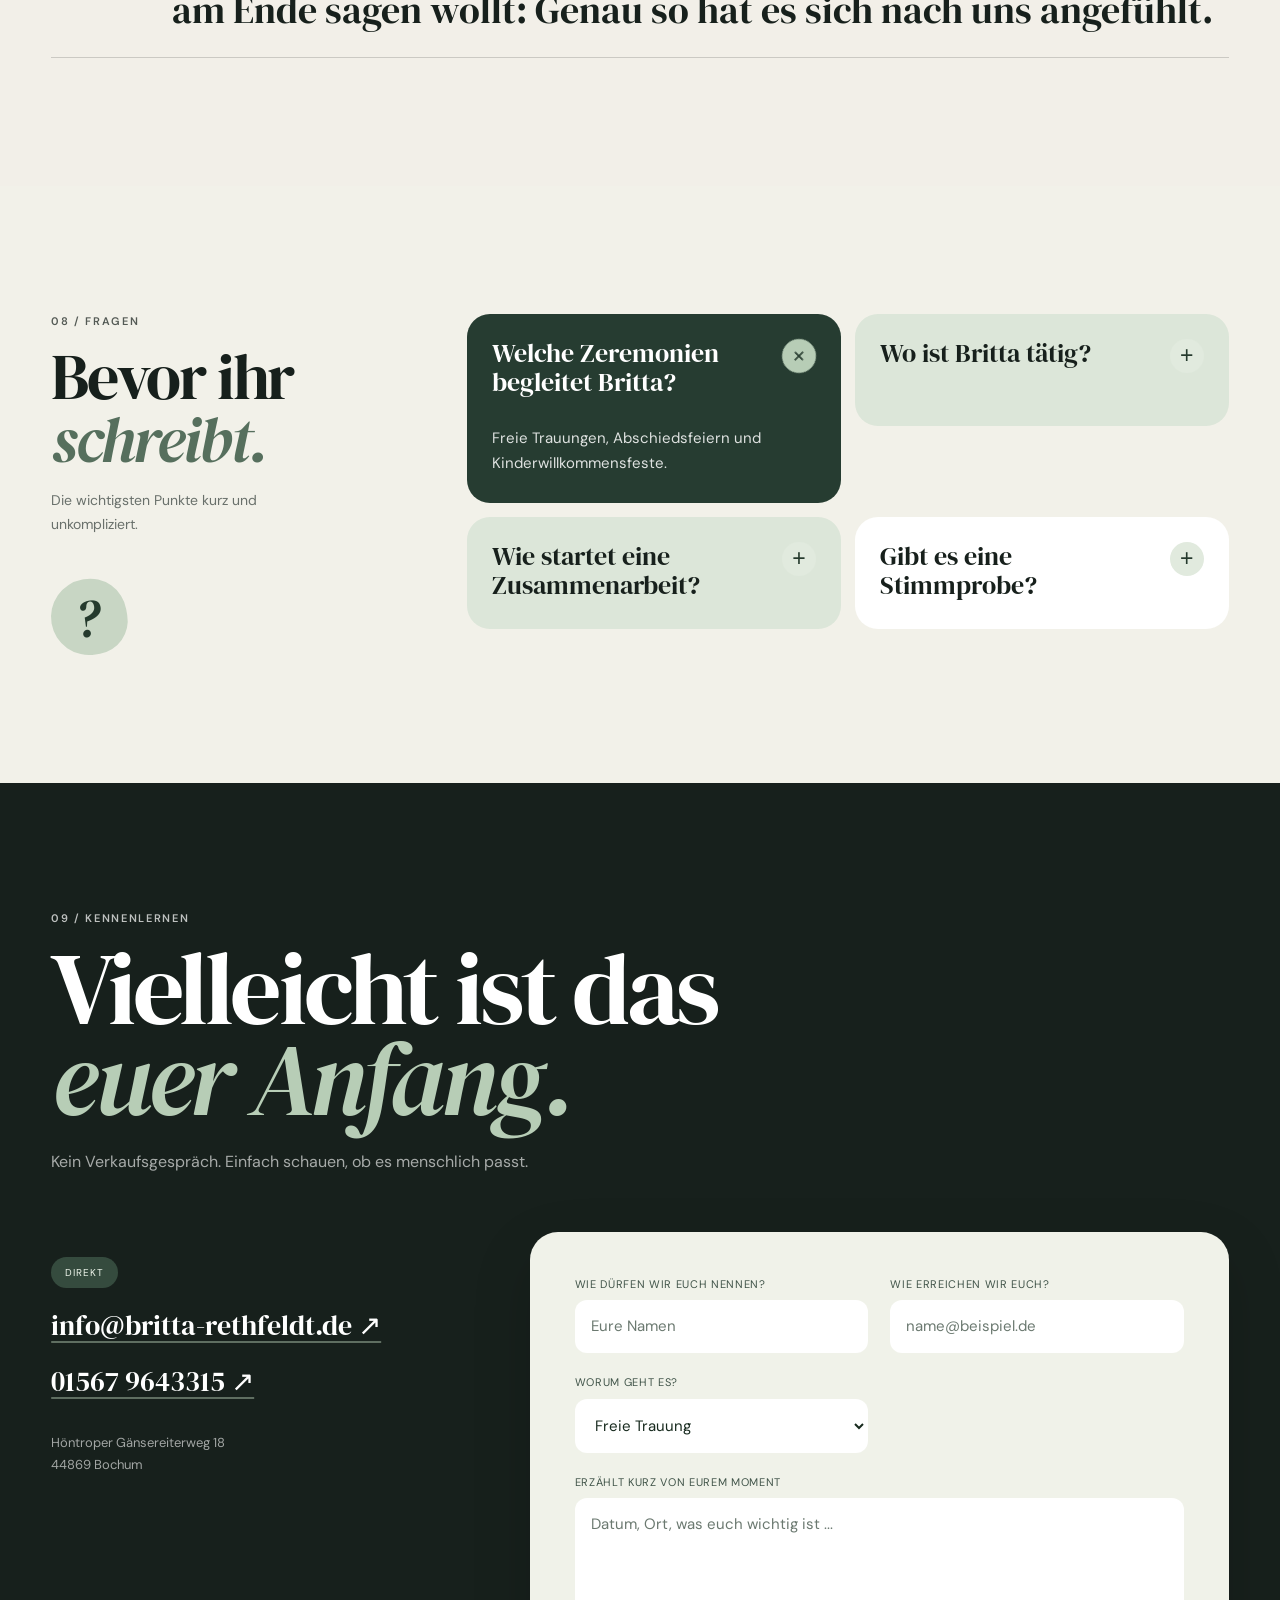
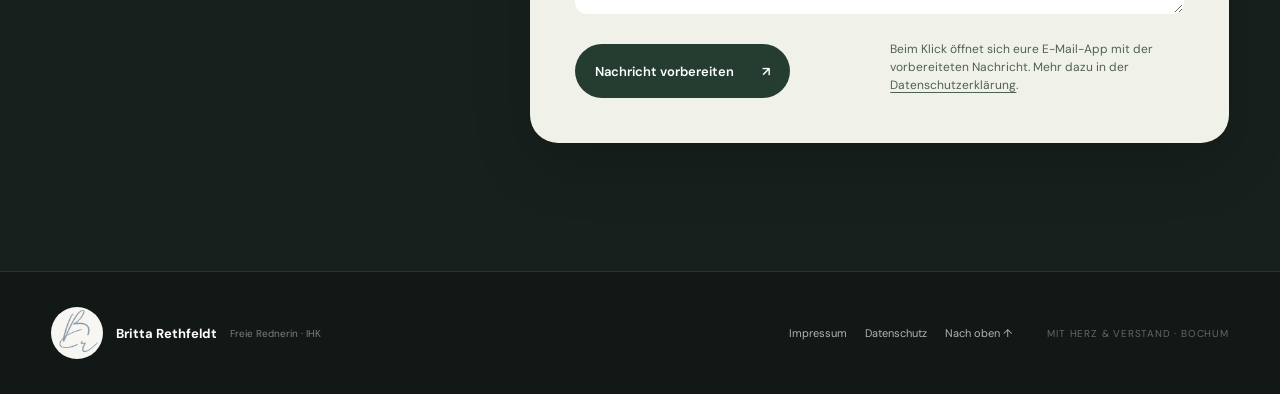
==== commit 87f99ab4: "Show full-length Britta bridge photo in homepage About section" ====
--- a/index.html
+++ b/index.html
@@ -158,9 +158,9 @@
         <p>Ich bin herzlich, direkt, neugierig und höre gerne genau hin. Als Rednerin, Autorin und Mentaltrainerin interessieren mich Menschen und ihre Geschichten – und als kaufmännische Führungskraft weiß ich, wie wichtig Verlässlichkeit und ein klarer Plan sind.</p>
       </div>
 
-      <div class="about-grid">
-        <figure class="about-photo" data-reveal>
-          <img src="assets/images/trauung-festlich.webp?v=20261103c" alt="Britta Rethfeldt als freie Rednerin gemeinsam mit einem Brautpaar nach der Trauung" width="1350" height="1800" loading="lazy" />
+      <div class="about-grid about-grid--bridge">
+        <figure class="about-photo about-photo--bridge" data-reveal>
+          <img src="assets/images/britta-bruecke.webp?v=20261103e" alt="Britta Rethfeldt in voller Ansicht auf einer Holzbrücke im Grünen" width="1024" height="1536" loading="lazy" decoding="async" />
         </figure>
         <div class="about-facts" data-reveal>
           <div class="fact"><span>01</span><strong>Freie Rednerin</strong><small>Ausbildung mit IHK-Zertifikat</small></div>
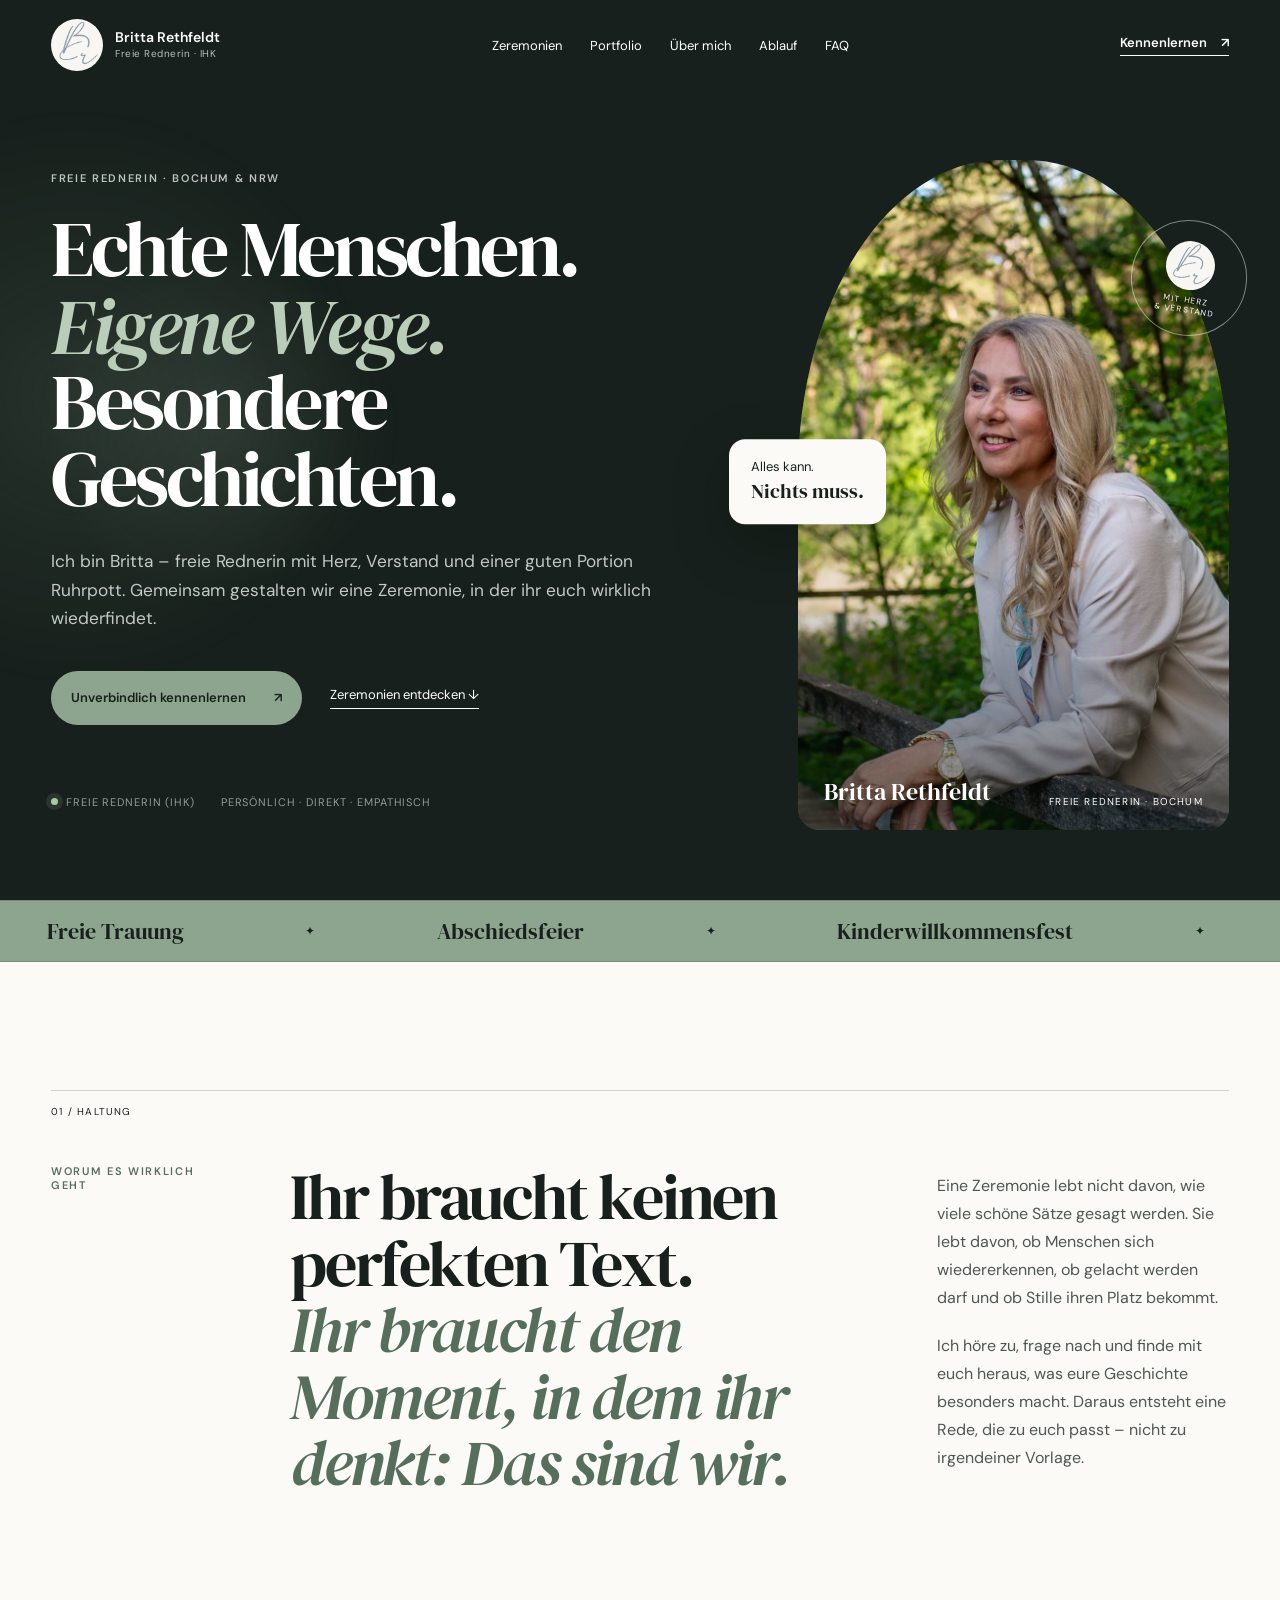
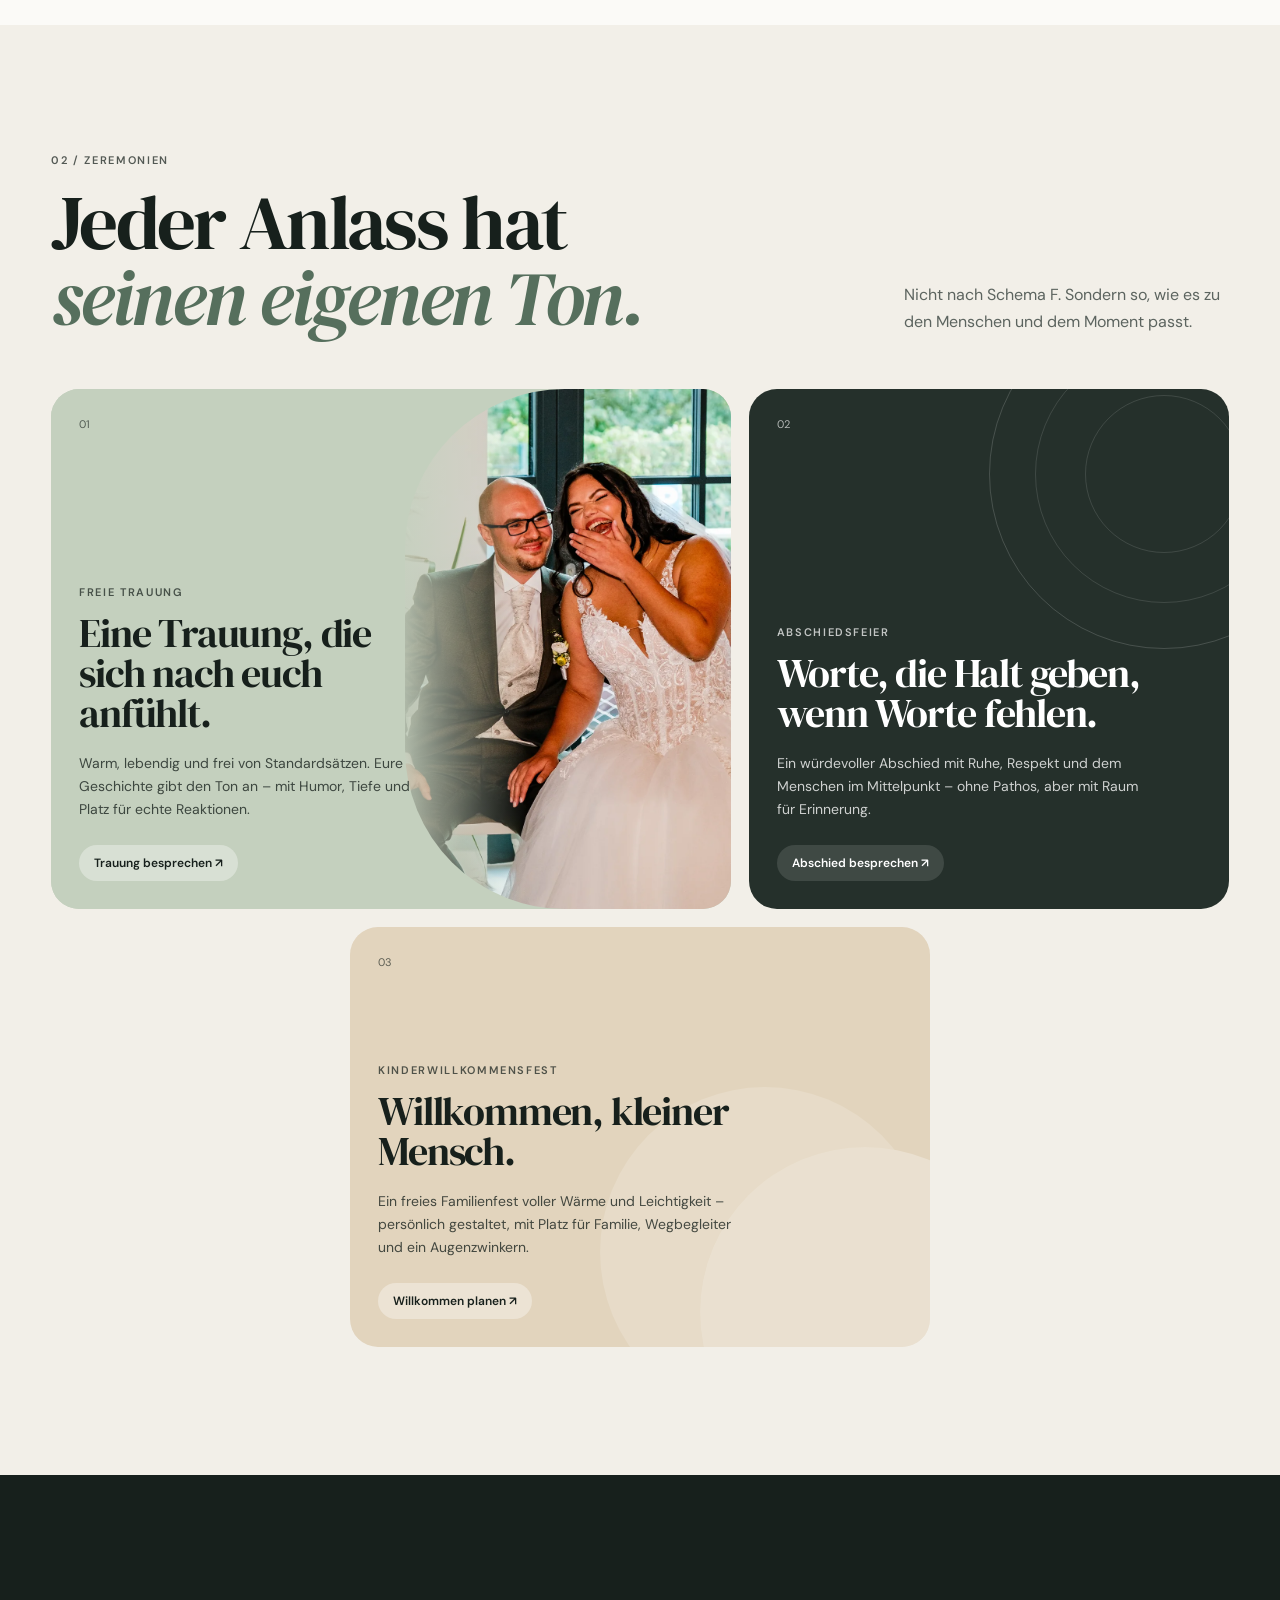
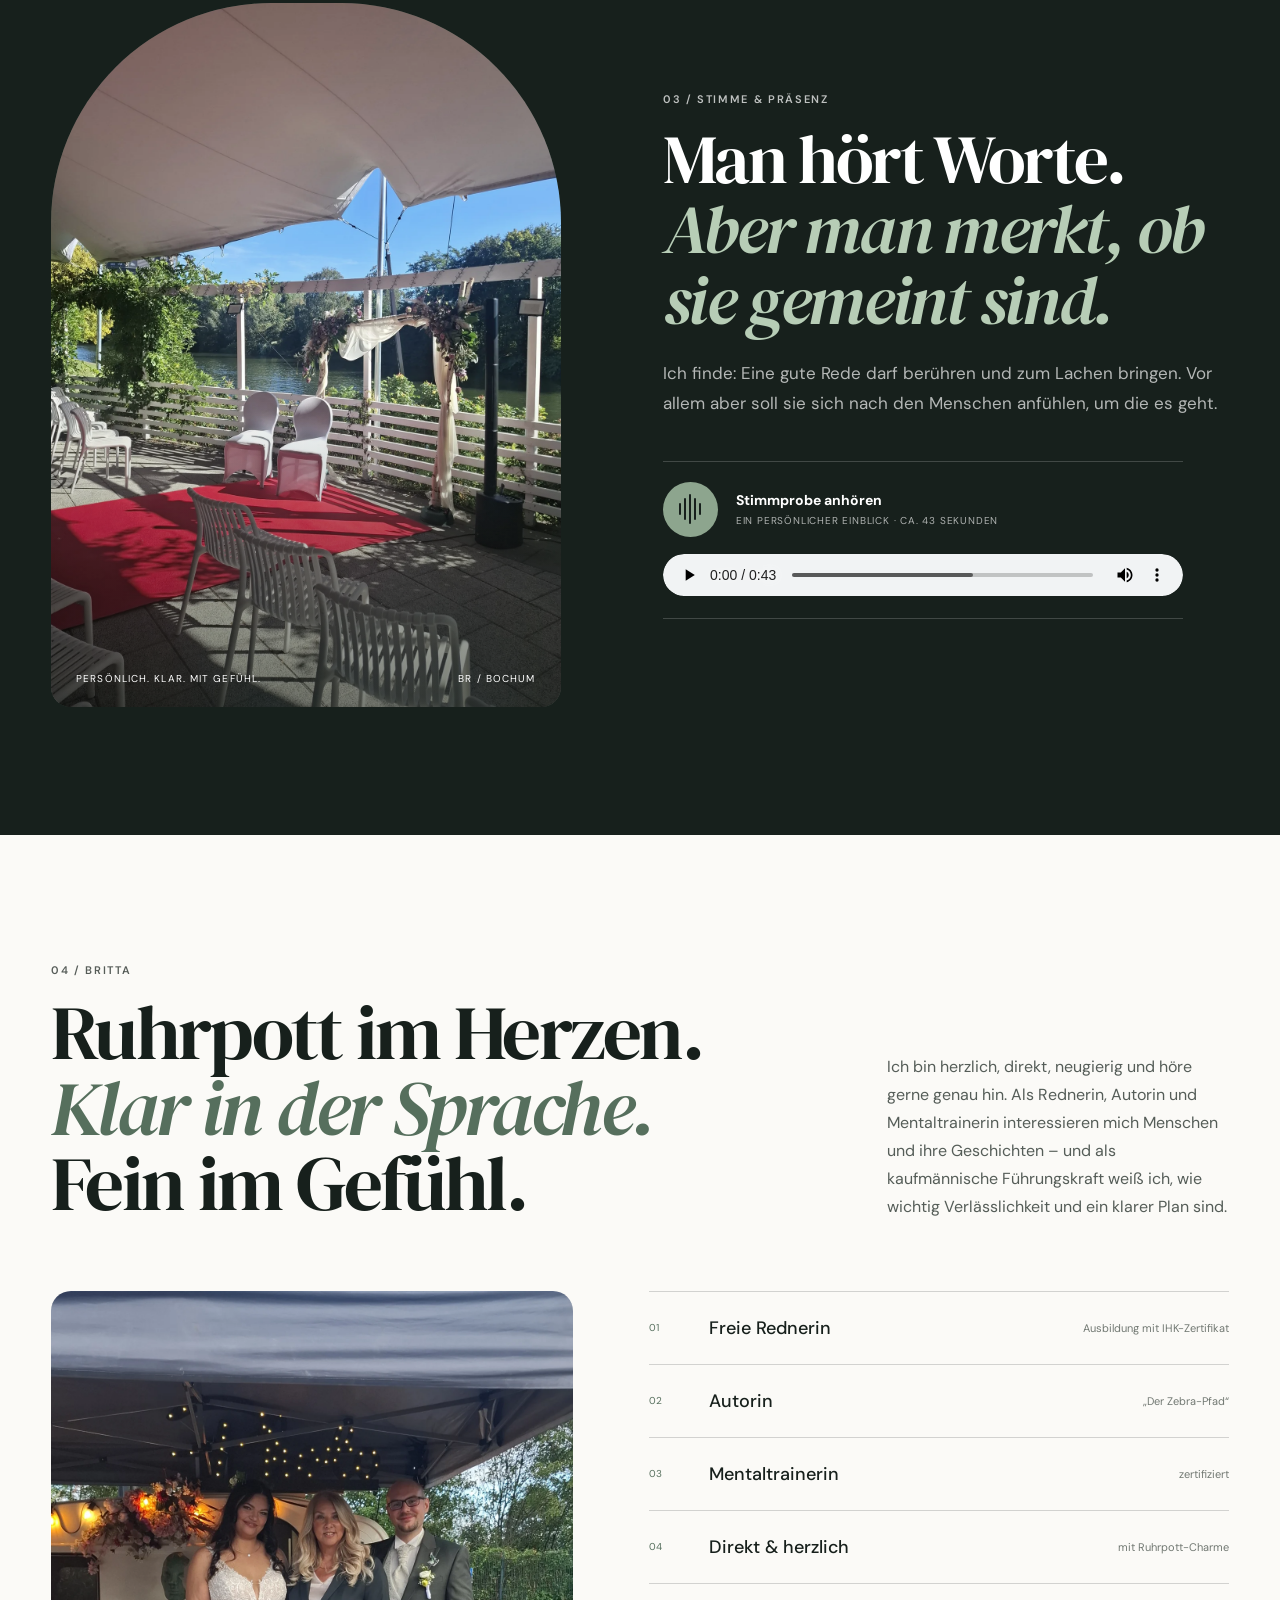
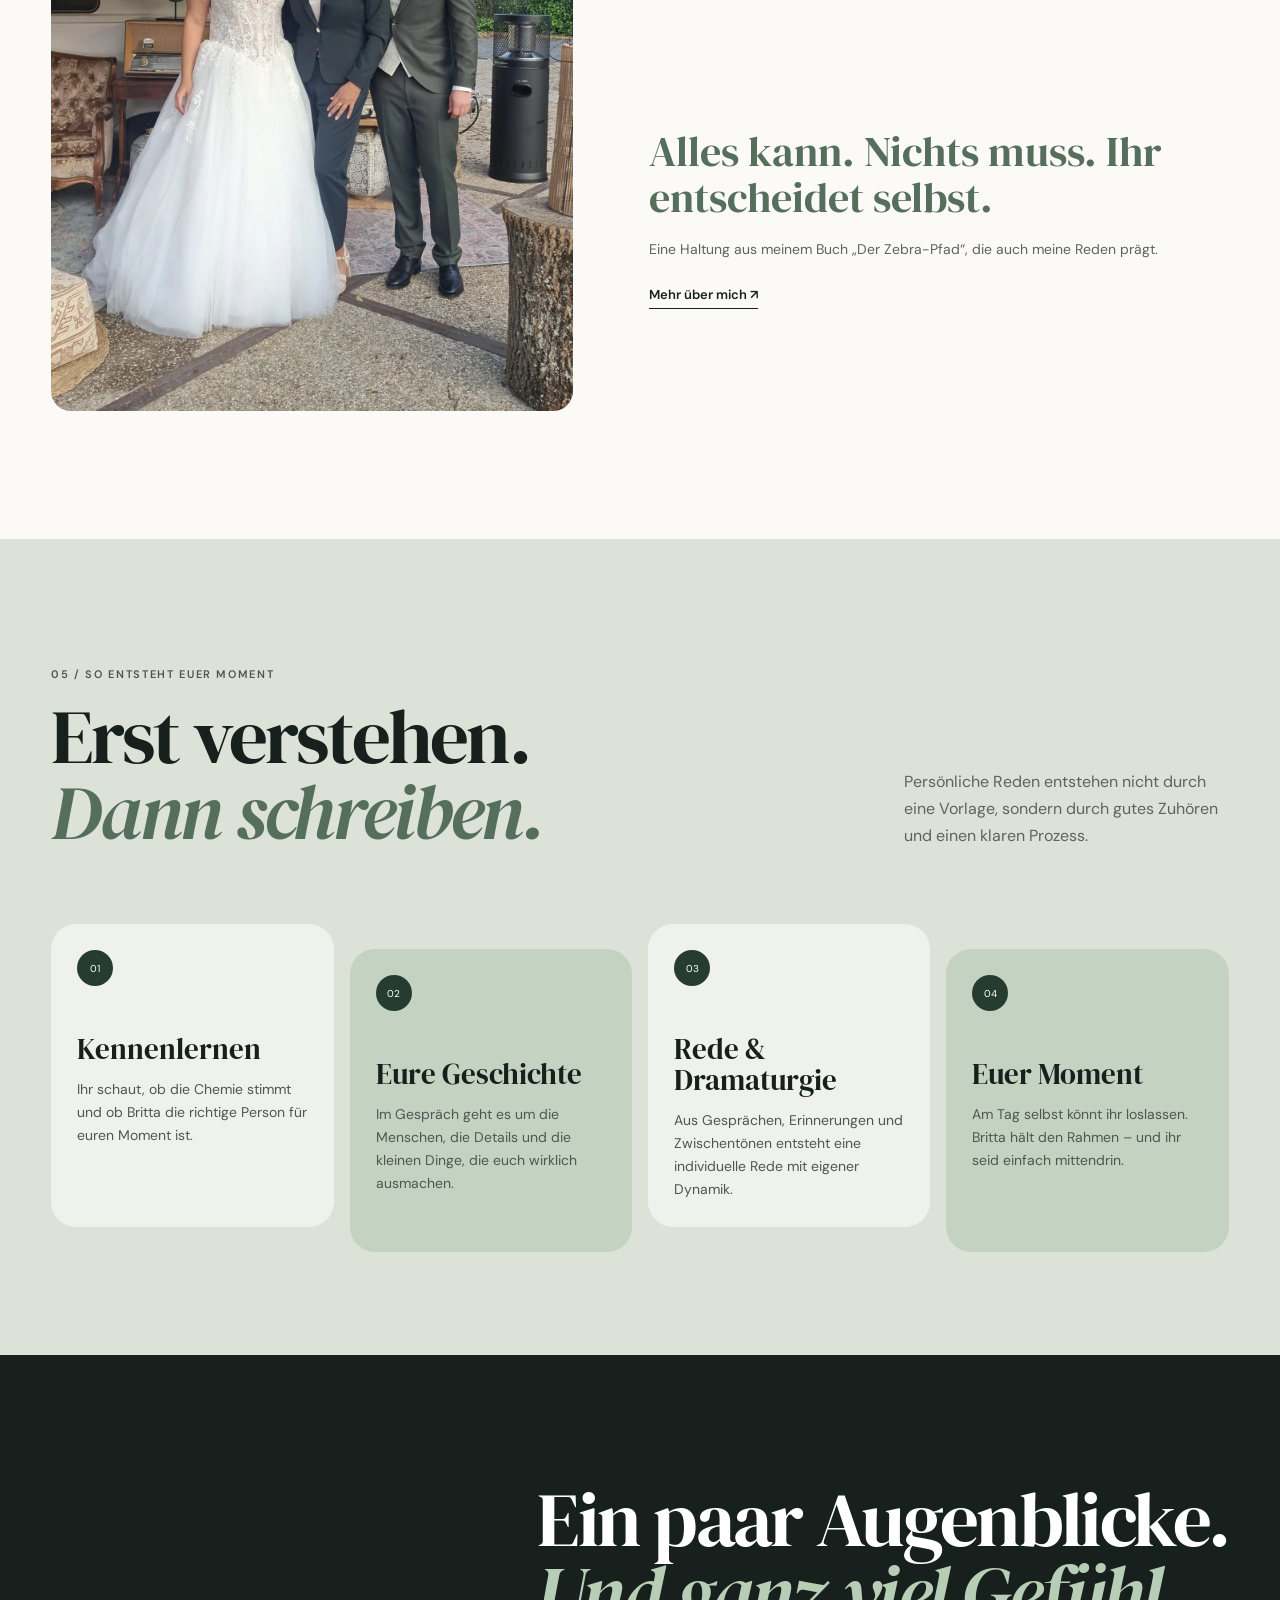
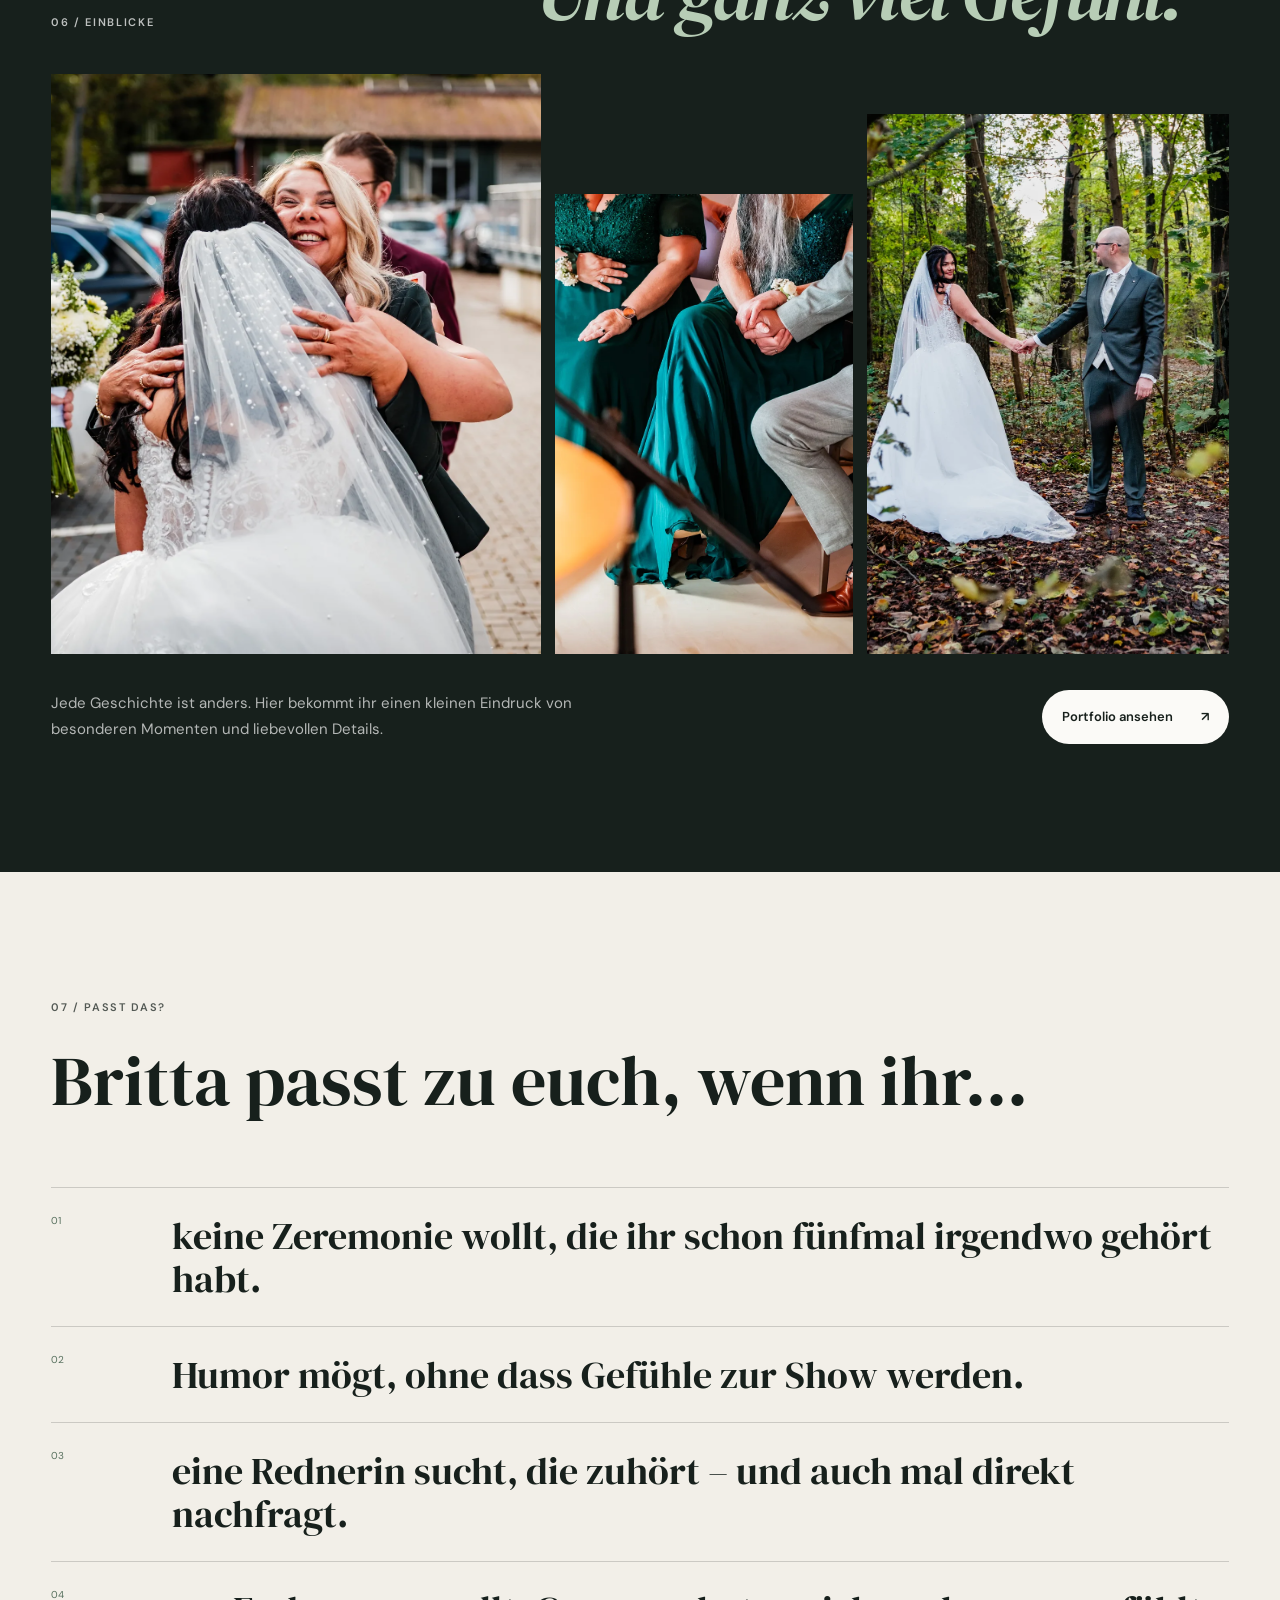
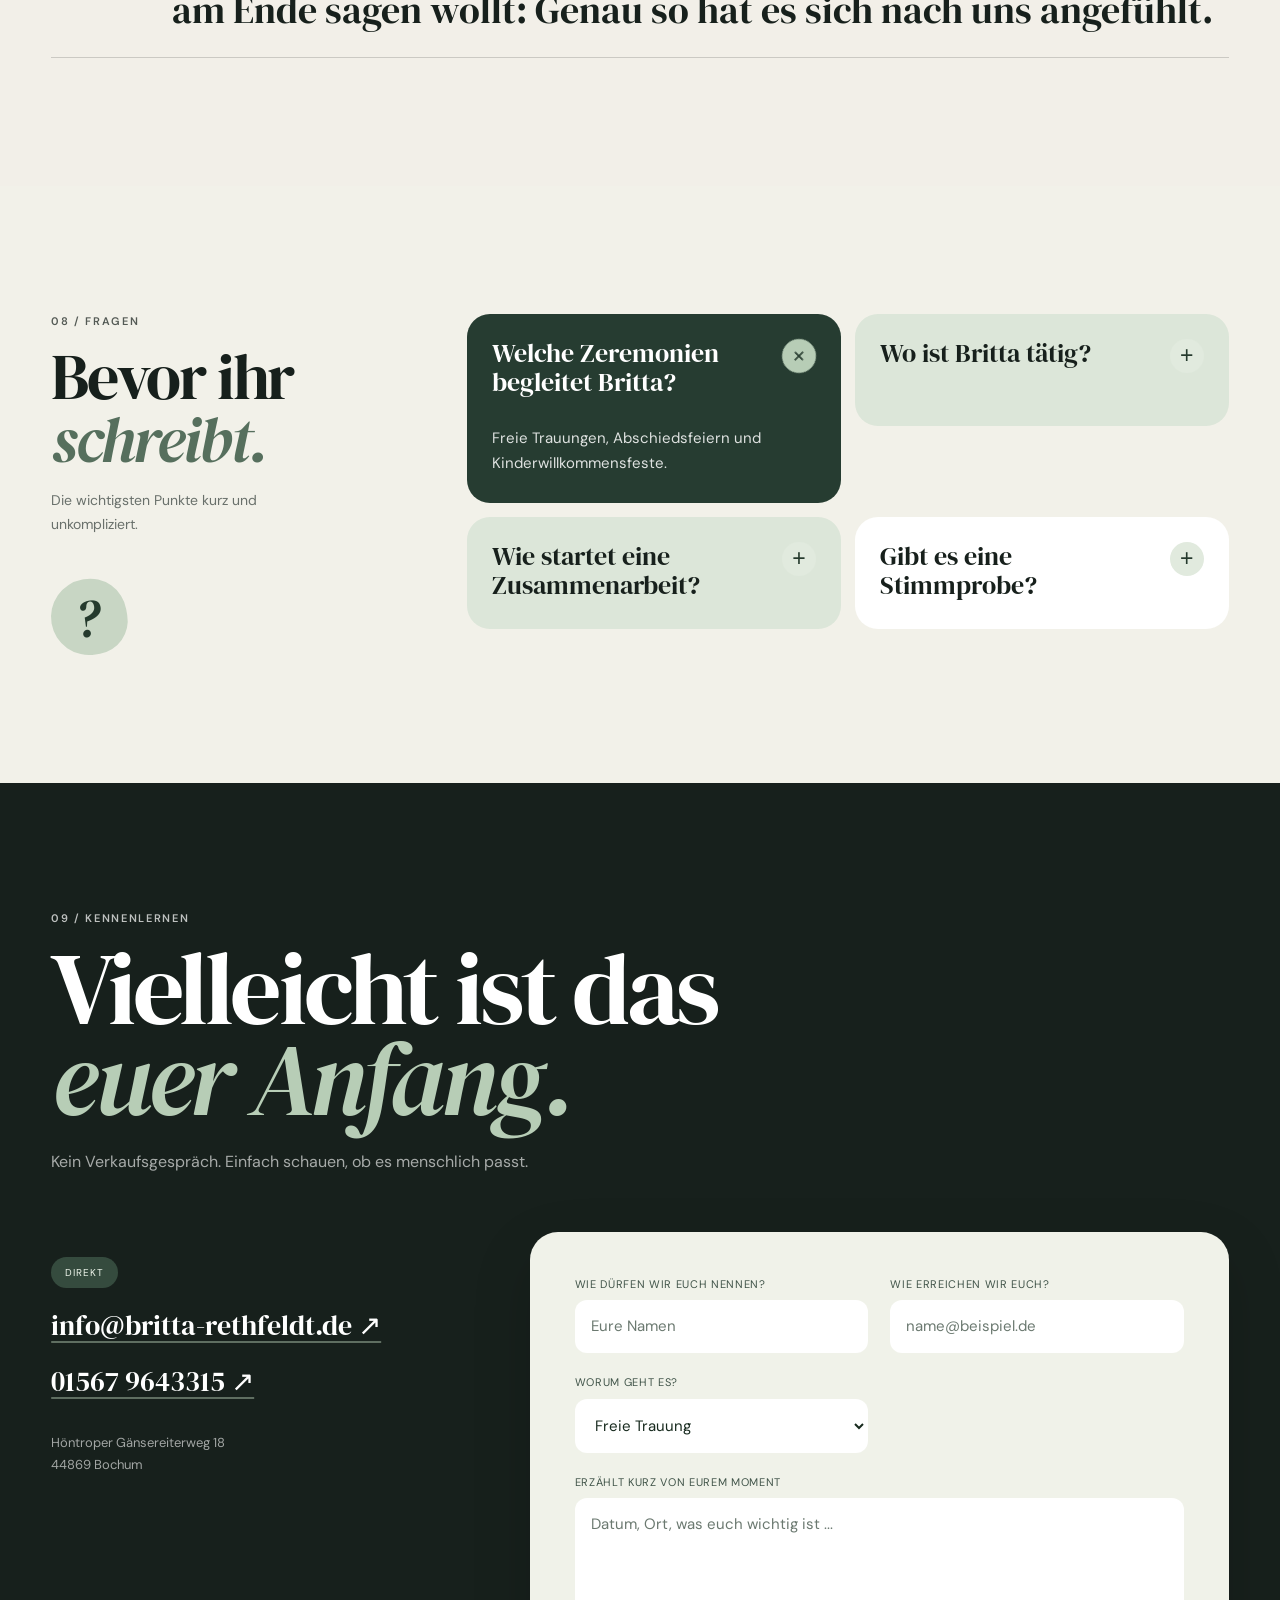
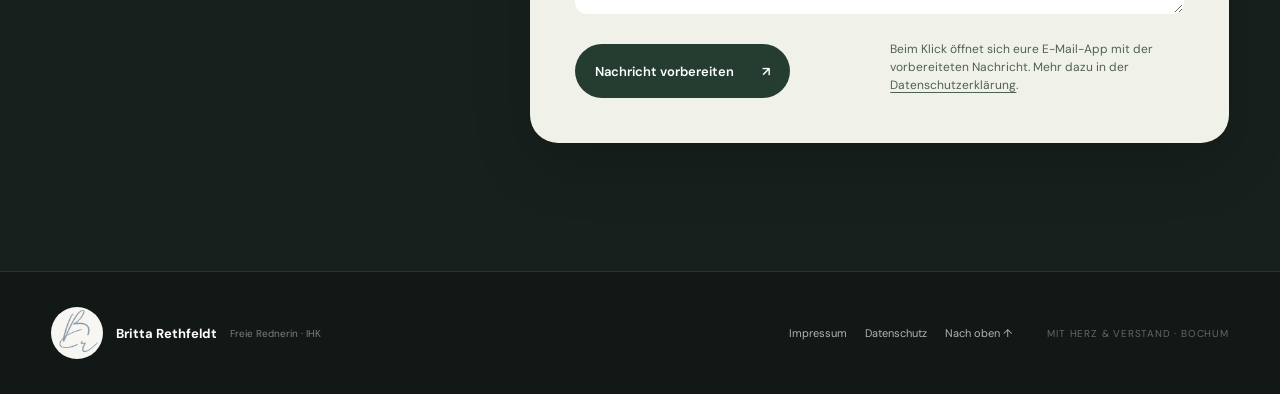
==== commit be2e79b8: "Revert homepage About image; keep bridge image exclusively in About page" ====
--- a/index.html
+++ b/index.html
@@ -158,9 +158,9 @@
         <p>Ich bin herzlich, direkt, neugierig und höre gerne genau hin. Als Rednerin, Autorin und Mentaltrainerin interessieren mich Menschen und ihre Geschichten – und als kaufmännische Führungskraft weiß ich, wie wichtig Verlässlichkeit und ein klarer Plan sind.</p>
       </div>
 
-      <div class="about-grid about-grid--bridge">
-        <figure class="about-photo about-photo--bridge" data-reveal>
-          <img src="assets/images/britta-bruecke.webp?v=20261103e" alt="Britta Rethfeldt in voller Ansicht auf einer Holzbrücke im Grünen" width="1024" height="1536" loading="lazy" decoding="async" />
+      <div class="about-grid">
+        <figure class="about-photo" data-reveal>
+          <img src="assets/images/trauung-festlich.webp?v=20261103c" alt="Britta Rethfeldt als freie Rednerin gemeinsam mit einem Brautpaar nach der Trauung" width="1350" height="1800" loading="lazy" />
         </figure>
         <div class="about-facts" data-reveal>
           <div class="fact"><span>01</span><strong>Freie Rednerin</strong><small>Ausbildung mit IHK-Zertifikat</small></div>
--- a/styles.css
+++ b/styles.css
@@ -205,3 +205,38 @@
   .hero-meta{order:6;display:flex;flex-direction:row;flex-wrap:wrap;gap:10px 18px;margin-top:26px;line-height:1.5}
 }
 @media(max-width:360px){.hero{padding-top:96px}.hero h1{font-size:clamp(34px,10.3vw,40px)}.hero-actions{flex-direction:column;align-items:flex-start}.portrait-card figcaption small{display:none}}
+
+
+/* Britta's full-length bridge portrait: show the entire original photograph.
+   Keep the editorial column proportions instead of cropping to a landscape frame. */
+.about-grid--bridge {
+  grid-template-columns: minmax(0, .7fr) minmax(0, 1fr);
+  column-gap: clamp(32px, 5.5vw, 100px);
+  align-items: start;
+}
+.about-grid--bridge .about-photo--bridge {
+  width: 100%;
+  max-width: 520px;
+  height: auto;
+  aspect-ratio: 2 / 3;
+  justify-self: center;
+  align-self: start;
+  overflow: hidden;
+  background: #dce6d8;
+}
+.about-grid--bridge .about-photo--bridge img {
+  display: block;
+  width: 100%;
+  height: 100%;
+  object-fit: contain;
+  object-position: center;
+}
+@media (max-width: 760px) {
+  .about-grid--bridge {
+    grid-template-columns: minmax(0, 1fr);
+  }
+  .about-grid--bridge .about-photo--bridge {
+    max-width: min(100%, 460px);
+    margin-inline: auto;
+  }
+}
